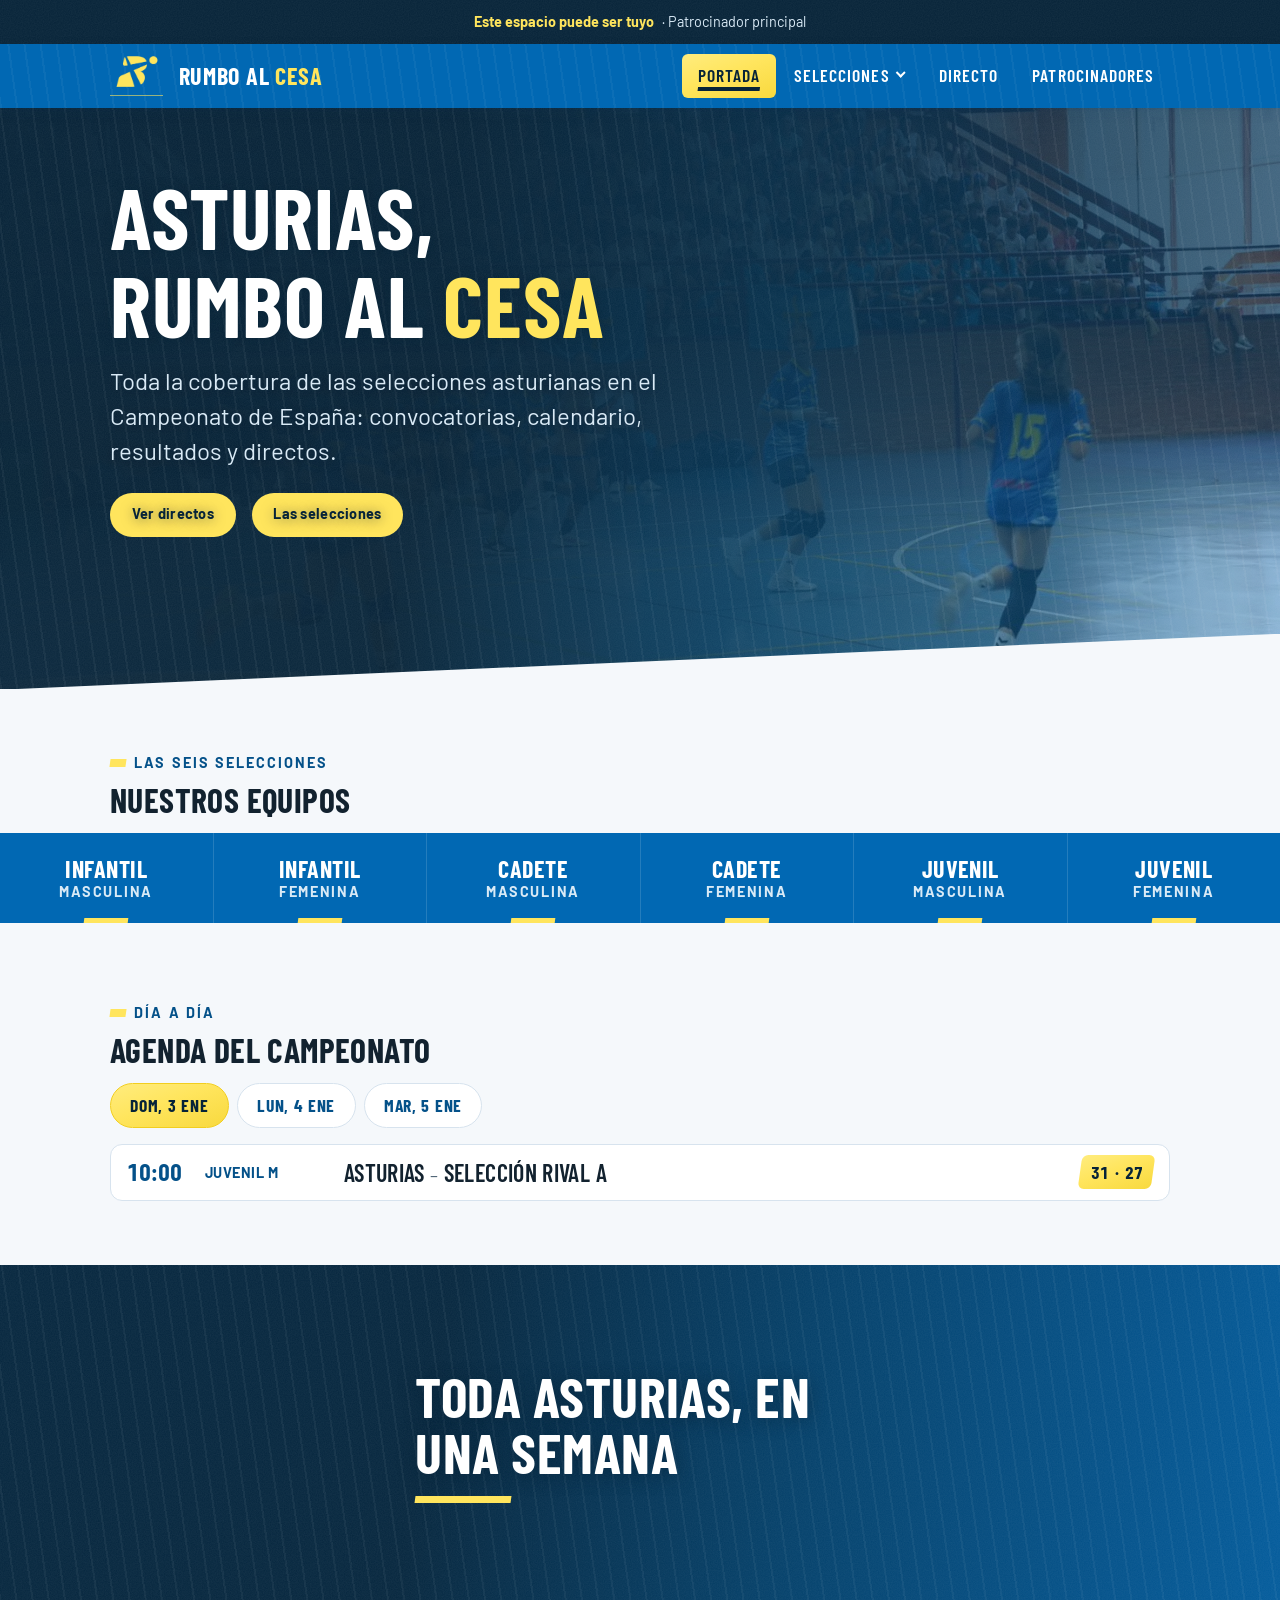
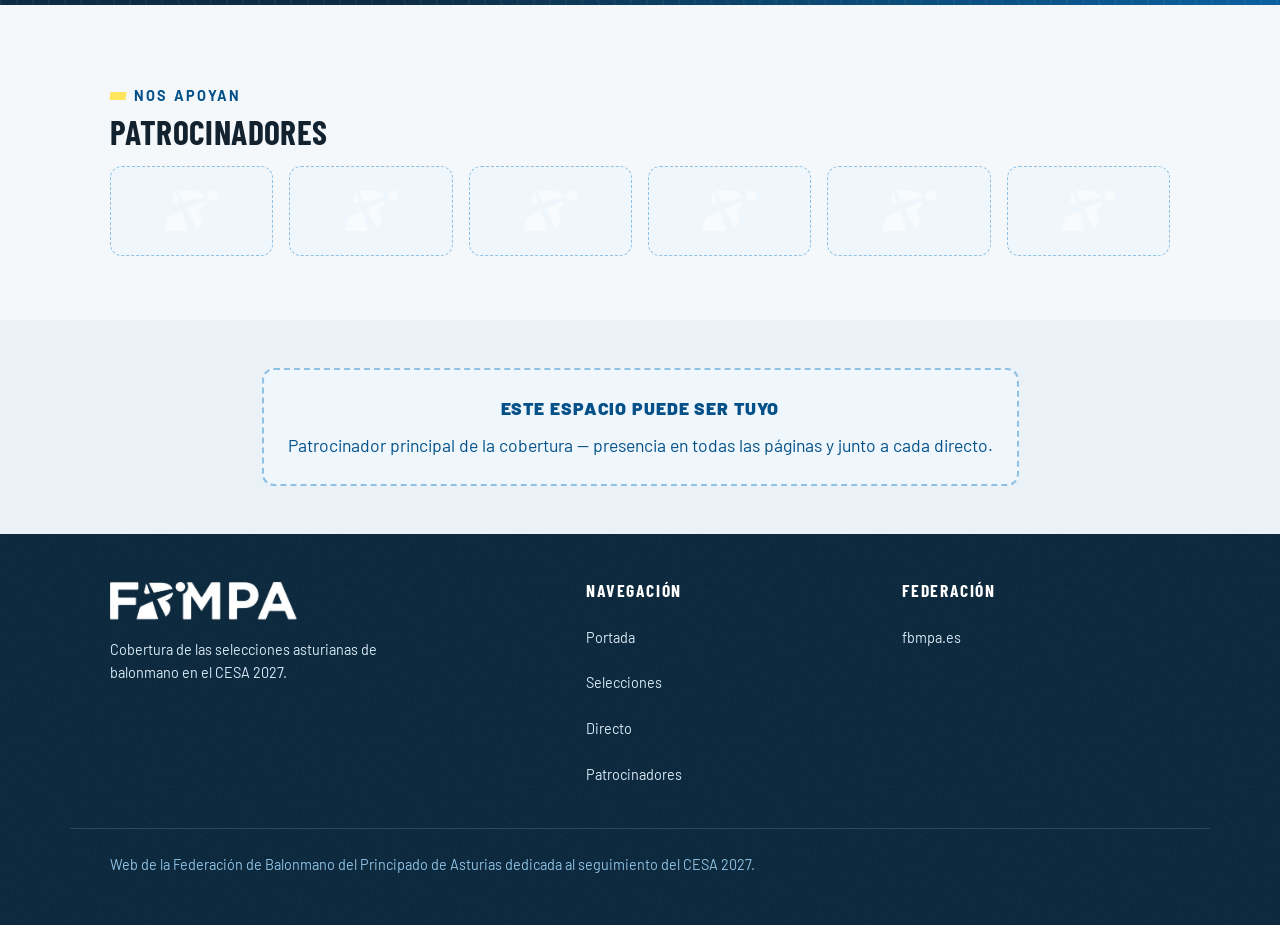
==== index.html @ f83c8ea9 "Subir acabado visual: héroe, cabeceras, pie, estados vacíos y banda de foto" ====
<!doctype html>
<html lang="es">
<head>
  <meta charset="utf-8">
  <meta name="viewport" content="width=device-width, initial-scale=1">
  <title>Asturias, rumbo al CESA — Selecciones asturianas de balonmano</title>
  <meta name="description" content="Toda la cobertura de las selecciones asturianas en el Campeonato de España: convocatorias, calendario, resultados y directos.">
  <link rel="icon" href="favicon.png">
  <link rel="apple-touch-icon" href="img/marca/apple-touch-icon.png">
  <meta property="og:type" content="website">
  <meta property="og:title" content="Asturias, rumbo al CESA — Selecciones asturianas de balonmano">
  <meta property="og:description" content="Toda la cobertura de las selecciones asturianas en el Campeonato de España: convocatorias, calendario, resultados y directos.">
  <meta property="og:url" content="https://rumboalcesa.es/">
  <meta property="og:image" content="https://rumboalcesa.es/img/marca/og-default.jpg">
  <meta property="og:image:width" content="1200">
  <meta property="og:image:height" content="630">
  <meta property="og:image:alt" content="Asturias, rumbo al CESA">
  <meta property="og:site_name" content="Asturias, rumbo al CESA">
  <meta property="og:locale" content="es_ES">
  <meta name="twitter:card" content="summary_large_image">
  <link rel="preconnect" href="https://fonts.googleapis.com">
  <link rel="preconnect" href="https://fonts.gstatic.com" crossorigin>
  <link href="https://fonts.googleapis.com/css2?family=Barlow:wght@400;600;700&family=Barlow+Condensed:wght@600;700&display=swap" rel="stylesheet">
  <link rel="stylesheet" href="css/estilo.css">
</head>
<body data-pagina="portada">
  <main id="contenido"></main>
  <script type="module" src="js/app.js"></script>
</body>
</html>
---- css/estilo.css ----
/* =============================================================================
   ESTILO.CSS — Asturias, rumbo al CESA
   Identidad FBMPA aplicada: azul #0168B3 + amarillo #FFE55D.
   Sistema: tokens en :root → todo lo demás sale de aquí.
   Firma visual: LA DIAGONAL (el brazo armado del símbolo FBMPA) — aparece en
   chips, distintivos y cortes de sección con skew(-8deg).
   ============================================================================= */

:root {
  /* --- Color: escala de marca (azul FBMPA #0168B3 como 700) --- */
  --azul-950: #062338;
  --azul-900: #083A5E;
  --azul-800: #045189;
  --azul-700: #0168B3;   /* azul oficial FBMPA */
  --azul-500: #2E86C9;
  --azul-300: #8FC1E4;
  --azul-100: #D9EAF6;
  --azul-50:  #F0F7FC;

  /* --- Acento: amarillo oficial FBMPA (10%: directo, marcadores, CTAs) --- */
  --amarillo:     #FFE55D;
  --amarillo-600: #F2CE1E; /* borde/hover del amarillo */
  --amarillo-deg: linear-gradient(160deg, #FFEC7E, #FFE55D 45%, #F8D93E);

  /* --- Neutros tintados hacia el azul (nunca #000 / #fff puros) --- */
  --ink:     #12222F;
  --muted:   #4C6172;
  --paper:   #F5F8FB;
  --paper-2: #EAF1F7;
  --line:    #D7E3EE;

  /* --- Tipografía: superfamilia Barlow. Condensed para titulares y cifras
     (registro de retransmisión deportiva), Barlow para lectura. --- */
  --font-display: "Barlow Condensed", "Arial Narrow", system-ui, sans-serif;
  --font-body: "Barlow", system-ui, -apple-system, "Segoe UI", sans-serif;

  /* --- Escala tipográfica fluida (ratio ~1.25) --- */
  --step--1: clamp(.82rem, .78rem + .2vw, .9rem);
  --step-0:  clamp(1rem, .96rem + .3vw, 1.1rem);
  --step-1:  clamp(1.2rem, 1.08rem + .6vw, 1.5rem);
  --step-2:  clamp(1.55rem, 1.3rem + 1.2vw, 2.1rem);
  --step-3:  clamp(2.2rem, 1.7rem + 2.4vw, 3.5rem);
  --step-4:  clamp(3rem, 2rem + 4.6vw, 5.4rem);

  /* --- Espaciado, escala de 8px --- */
  --sp-1: .5rem;  --sp-2: 1rem;  --sp-3: 1.5rem; --sp-4: 2rem;
  --sp-6: 3rem;   --sp-8: 4rem;  --sp-12: 6rem;

  /* --- Radios y sombras en capas (tinte azul) --- */
  --r-sm: 6px; --r-md: 12px; --r-lg: 18px; --r-full: 999px;
  --shadow-sm: 0 1px 2px rgba(8, 58, 94, .07);
  --shadow-md: 0 4px 12px rgba(8, 58, 94, .09), 0 1px 3px rgba(8, 58, 94, .07);
  --shadow-lg: 0 18px 40px -12px rgba(8, 58, 94, .25), 0 6px 14px rgba(8, 58, 94, .10);

  /* --- Texturas: grano SVG + rayado en la diagonal de la firma (82° = 90°−8°).
     Se aplican como capa ::before sobre las superficies azules. --- */
  --grano: url("data:image/svg+xml;utf8,<svg xmlns='http://www.w3.org/2000/svg' width='180' height='180'><filter id='n'><feTurbulence type='fractalNoise' baseFrequency='0.85' numOctaves='2' stitchTiles='stitch'/><feColorMatrix values='0 0 0 0 1  0 0 0 0 1  0 0 0 0 1  0 0 0 0.06 0'/></filter><rect width='180' height='180' filter='url(%23n)'/></svg>");
  --rayas: repeating-linear-gradient(82deg, rgba(255,255,255,.045) 0 2px, transparent 2px 16px);
  /* La misma trama, en tinta azul, para superficies claras */
  --rayas-claras: repeating-linear-gradient(82deg, rgba(1,104,179,.055) 0 2px, transparent 2px 16px);

  --ease: cubic-bezier(.22, .61, .36, 1);
  --measure: 62ch;
  --skew: -8deg;          /* LA DIAGONAL */
  --contenedor: 1140px;
}

/* =============================================================================
   BASE
   ============================================================================= */
*, *::before, *::after { box-sizing: border-box; }

html { scroll-behavior: smooth; }

body {
  margin: 0;
  font: 400 var(--step-0)/1.65 var(--font-body);
  color: var(--ink);
  background: var(--paper);
  -webkit-font-smoothing: antialiased;
}

img { max-width: 100%; display: block; }

a { color: var(--azul-800); }
a:focus-visible, button:focus-visible, summary:focus-visible {
  outline: 3px solid var(--azul-500);
  outline-offset: 3px;
  border-radius: var(--r-sm);
}

h1, h2, h3 {
  font-family: var(--font-display);
  font-weight: 700;
  line-height: 1.02;
  letter-spacing: .012em;
  margin: 0 0 var(--sp-2);
  text-wrap: balance;
}
h1 { font-size: var(--step-4); text-transform: uppercase; }
h2 { font-size: var(--step-2); text-transform: uppercase; }
h3 { font-size: var(--step-1); }

p { max-width: var(--measure); }

.contenedor {
  max-width: var(--contenedor);
  margin-inline: auto;
  padding-inline: clamp(1rem, 4vw, 2.5rem);
}

.visually-hidden {
  position: absolute; width: 1px; height: 1px; overflow: hidden;
  clip: rect(0 0 0 0); white-space: nowrap;
}

/* Eyebrow editorial con barra diagonal */
.eyebrow {
  display: inline-flex; align-items: center; gap: .6em;
  font-size: var(--step--1); font-weight: 700;
  text-transform: uppercase; letter-spacing: .14em;
  color: var(--azul-800);
  margin-bottom: var(--sp-1);
}
.eyebrow::before {
  content: ""; width: 1.1em; height: .55em;
  background: var(--amarillo);
  transform: skewX(var(--skew));
}

section { padding-block: var(--sp-8); }

/* =============================================================================
   CABECERA
   ============================================================================= */

/* Franja del patrocinador principal (hueco 1 de 3) */
.franja-principal {
  background: var(--grano), var(--azul-950);
  color: var(--azul-100);
  font-size: var(--step--1);
}
.franja-principal .contenedor {
  display: flex; align-items: center; justify-content: center;
  gap: var(--sp-2); min-height: 44px; padding-block: .35rem;
}
.franja-principal img { max-height: 30px; width: auto; }
.franja-principal a { color: inherit; text-decoration: none; }
.franja-principal a:hover { color: var(--amarillo); }

.cabecera {
  background: var(--rayas), var(--azul-700);
  color: #fff;
  position: sticky; top: 0; z-index: 50;
  box-shadow: var(--shadow-md);
}
.cabecera .contenedor {
  display: flex; align-items: center; gap: var(--sp-3);
  min-height: 64px;
}
.cabecera__marca {
  display: flex; align-items: center; gap: var(--sp-2);
  text-decoration: none; color: #fff; flex-shrink: 0;
}
.cabecera__marca img { height: 40px; width: auto; }
.cabecera__titulo {
  font-family: var(--font-display);
  font-weight: 700;
  font-size: var(--step-1); text-transform: uppercase;
  letter-spacing: .03em; line-height: 1; text-transform: uppercase;

}
.cabecera__titulo b { color: var(--amarillo); }

/* Navegación: cuatro entradas, con "Selecciones" desplegable en escritorio y
   cajón lateral en móvil. Registro deportivo: condensada y en mayúsculas. */
.nav { margin-left: auto; }
.nav__lista {
  display: flex; align-items: center; gap: .15rem;
  list-style: none; margin: 0; padding: 0;
}
.nav__lista > li { position: relative; }

.nav__lista > li > a,
.nav__disparador {
  position: relative;
  display: inline-flex; align-items: center; gap: .45em;
  padding: .75em .9em; min-height: 44px;
  font-family: var(--font-display); font-weight: 600;
  font-size: var(--step-0); text-transform: uppercase;
  letter-spacing: .06em; line-height: 1; white-space: nowrap;
  color: #fff; text-decoration: none;
  background: none; border: 0; cursor: pointer;
  border-radius: var(--r-sm);
  transition: color .2s var(--ease);
}

/* Hover: subrayado diagonal amarillo que crece desde el centro. Sin fondo. */
.nav__lista > li > a::after,
.nav__disparador::after {
  content: "";
  position: absolute; left: 50%; bottom: .4em;
  width: 0; height: 4px;
  background: var(--amarillo);
  transform: translateX(-50%) skewX(var(--skew));
  transition: width .25s var(--ease), background .25s var(--ease);
}
.nav__lista > li > a:hover::after,
.nav__lista > li > a:focus-visible::after,
.nav__disparador:hover::after,
.nav__disparador:focus-visible::after,
.nav__grupo--abierto > .nav__disparador::after,
.nav__grupo--activo > .nav__disparador::after { width: calc(100% - 1.8em); }

/* Página actual: cinta amarilla con el remate diagonal en tinta azul */
.nav__lista > li > a[aria-current="page"] {
  background: var(--amarillo-deg);
  color: var(--azul-950);
}
.nav__lista > li > a[aria-current="page"]::after {
  width: calc(100% - 1.8em);
  background: var(--azul-950);
}
/* Directo ya va sobre amarillo: su remate en tinta azul para que se vea */
.nav__lista > li > a.nav__directo::after { background: var(--azul-950); }

/* Flecha del desplegable */
.nav__flecha {
  width: .42em; height: .42em;
  border-right: 2px solid currentColor; border-bottom: 2px solid currentColor;
  transform: translateY(-.15em) rotate(45deg);
  transition: transform .2s var(--ease);
}
.nav__grupo--abierto > .nav__disparador .nav__flecha { transform: translateY(.1em) rotate(-135deg); }

/* Panel del desplegable (escritorio) */
.nav__panel {
  position: absolute; top: calc(100% + .3rem); right: 0;
  display: grid; grid-template-columns: repeat(2, minmax(9rem, 1fr)); gap: .1rem;
  margin: 0; padding: .4rem;
  list-style: none;
  background: #fff;
  border-radius: var(--r-md);
  box-shadow: var(--shadow-lg);
  opacity: 0; visibility: hidden; transform: translateY(-6px);
  transition: opacity .2s var(--ease), transform .2s var(--ease), visibility .2s;
  z-index: 60;
}
.nav__grupo--abierto > .nav__panel { opacity: 1; visibility: visible; transform: none; }

.nav__panel a {
  display: block; padding: .65em .75em;
  font-family: var(--font-display); font-weight: 600;
  font-size: var(--step-0); text-transform: uppercase; letter-spacing: .04em;
  line-height: 1.1; white-space: nowrap;
  color: var(--ink); text-decoration: none;
  border-radius: var(--r-sm);
  transition: background .18s var(--ease), color .18s var(--ease);
}
.nav__panel a span {
  display: block;
  font-family: var(--font-body);
  font-size: var(--step--1); font-weight: 700;
  letter-spacing: .1em; color: var(--azul-800);
}
.nav__panel a:hover, .nav__panel a:focus-visible { background: var(--azul-50); }
.nav__panel a[aria-current="page"] { background: var(--amarillo-deg); color: var(--azul-950); }
.nav__panel a[aria-current="page"] span { color: var(--azul-900); }

/* Hamburguesa y cierre: solo en móvil */
.nav-hamburguesa, .nav__cerrar { display: none; }
.nav-velo[hidden] { display: none; }

@media (max-width: 820px) {
  .nav-hamburguesa {
    display: inline-flex; align-items: center; justify-content: center;
    margin-left: auto; width: 44px; height: 44px;
    background: none; border: 0; color: #fff; cursor: pointer;
    border-radius: var(--r-sm);
  }
  .nav-hamburguesa > span, .nav-hamburguesa > span::before, .nav-hamburguesa > span::after {
    display: block; width: 24px; height: 2.5px; border-radius: 2px; background: currentColor;
  }
  .nav-hamburguesa > span { position: relative; }
  .nav-hamburguesa > span::before { content: ""; position: absolute; top: -8px; }
  .nav-hamburguesa > span::after  { content: ""; position: absolute; top: 8px; }

  /* Cajón lateral */
  .nav {
    position: fixed; inset: 0 0 0 auto;
    width: min(360px, 86vw);
    margin: 0; padding: var(--sp-6) var(--sp-2) var(--sp-4);
    background: var(--azul-900);
    box-shadow: var(--shadow-lg);
    overflow-y: auto;
    transform: translateX(100%);
    transition: transform .28s var(--ease);
    z-index: 60;
  }
  .cabecera--abierta .nav { transform: none; }

  .nav__cerrar {
    display: inline-flex; align-items: center; justify-content: center;
    position: absolute; top: var(--sp-1); right: var(--sp-1);
    width: 44px; height: 44px;
    background: none; border: 0; color: #fff; cursor: pointer;
    font-size: 1.8rem; line-height: 1; border-radius: var(--r-sm);
  }

  .nav__lista { flex-direction: column; align-items: stretch; gap: .2rem; }
  .nav__lista > li > a, .nav__disparador {
    width: 100%; justify-content: space-between;
    min-height: 52px; font-size: var(--step-1); padding: .8em .8em;
  }
  /* En el cajón el subrayado nace a la izquierda */
  .nav__lista > li > a::after, .nav__disparador::after { left: .8em; transform: skewX(var(--skew)); }
  .nav__lista > li > a:hover::after,
  .nav__lista > li > a:focus-visible::after,
  .nav__lista > li > a[aria-current="page"]::after,
  .nav__disparador:hover::after,
  .nav__disparador:focus-visible::after,
  .nav__grupo--activo > .nav__disparador::after { width: 2.5rem; }

  /* Aquí "Selecciones" lleva a la franja de cintas: el panel no se usa */
  .nav__panel { display: none; }
  .nav__flecha { transform: rotate(-45deg) translateY(.15em); }

  .nav-velo { position: fixed; inset: 0; background: rgba(6, 35, 56, .55); z-index: 55; }
  body.sin-scroll { overflow: hidden; }
}

/* =============================================================================
   HÉROE (portada)
   ============================================================================= */
.heroe {
  background:
    /* Velo reforzado en el lado del texto: garantiza contraste AA sobre
       cualquier zona de la foto, incluidas las claras. */
    linear-gradient(180deg, rgba(6,35,56,.55) 0 38%, rgba(6,35,56,0) 78%),
    linear-gradient(96deg, rgba(6,35,56,.97) 0 34%, rgba(4,58,94,.90) 58%, rgba(1,104,179,.42) 100%),
    url("../img/ambiente/jugada-contraataque.webp") right 42% / cover no-repeat,
    var(--azul-700);
  color: #fff;
  /* El corte diagonal mide 56px: se le suma para que no pise el texto */
  padding-block: var(--sp-8) calc(var(--sp-12) + 56px);
  position: relative;
  overflow: hidden;
}
.heroe::before {          /* textura: rayado diagonal + grano */
  content: ""; position: absolute; inset: 0;
  background: var(--rayas), var(--grano);
  pointer-events: none;
}
.heroe::after {           /* corte diagonal inferior — la firma */
  content: ""; position: absolute; inset: auto 0 -1px 0; height: 56px;
  background: var(--paper);
  clip-path: polygon(0 100%, 100% 100%, 100% 0);
}
.heroe .contenedor {
  position: relative;
  display: grid; gap: var(--sp-4);
  grid-template-columns: minmax(0, 640px) 1fr;
  align-items: center;
}
.heroe__texto { text-shadow: 0 1px 12px rgba(6,35,56,.5); }
.heroe__texto p {
  color: var(--azul-100); font-size: var(--step-1);
  font-weight: 400; line-height: 1.45; margin-top: 0;
}
.heroe h1 span { color: var(--amarillo); }
.heroe__acciones {
  display: flex; flex-wrap: wrap; gap: var(--sp-2);
  margin-top: var(--sp-3);
}
/* Fantasma sobre azul: al revés que .btn--ghost, que vive sobre fondo claro */
.btn--fantasma {
  background: transparent; color: #fff;
  border: 1.5px solid rgba(255, 255, 255, .55);
  box-shadow: none;
}
.btn--fantasma:hover {
  background: rgba(255, 255, 255, .12);
  border-color: #fff;
}
.heroe__simbolo {
  justify-self: center;
  width: min(300px, 60%);
  opacity: .95;
  filter: drop-shadow(0 12px 30px rgba(6, 35, 56, .45));
}
@media (max-width: 760px) {
  .heroe .contenedor {
  position: relative; grid-template-columns: 1fr; }
  .heroe__simbolo { display: none; }
}

/* =============================================================================
   TARJETA DE PARTIDO — el componente central. Manda `estado`.
   ============================================================================= */
.partido {
  background: #fff;
  border: 1px solid var(--line);
  border-radius: var(--r-md);
  box-shadow: var(--shadow-sm);
  overflow: hidden;
  transition: box-shadow .25s var(--ease), transform .25s var(--ease);
}
.partido:hover { box-shadow: var(--shadow-md); }

.partido__cuerpo { padding: var(--sp-3); }

.partido__meta {
  display: flex; flex-wrap: wrap; gap: .4em 1em;
  font-size: var(--step--1); color: var(--muted);
  margin-bottom: var(--sp-1);
}
.partido__fase { font-weight: 700; text-transform: uppercase; letter-spacing: .06em; }

.partido__cruce {
  display: flex; align-items: center; gap: var(--sp-2);
  font-family: var(--font-display);
  font-weight: 700; font-size: var(--step-2);
  text-transform: uppercase; letter-spacing: .015em;
  flex-wrap: wrap;
}
.partido__equipo { min-width: 0; }

/* Marcador: chip diagonal amarillo, números tabulares */
.marcador {
  display: inline-flex; gap: .35em;
  font-family: var(--font-display);
  background: var(--amarillo-deg);
  color: var(--azul-950);
  font-weight: 700; font-size: var(--step-1);
  font-variant-numeric: tabular-nums;
  padding: .15em .6em;
  transform: skewX(var(--skew));
  border-radius: var(--r-sm);
}
.marcador > span { transform: skewX(calc(var(--skew) * -1)); }

.vs { color: var(--muted); font-weight: 400; font-size: var(--step-0); font-family: var(--font-body); text-transform: none; }

.partido__sede a { color: var(--muted); }
.partido__sede a:hover { color: var(--azul-800); }

/* Distintivo EN DIRECTO */
.directo-badge {
  font-family: var(--font-display);
  font-size: var(--step-0);
  display: inline-flex; align-items: center; gap: .5em;
  background: var(--amarillo-deg); color: var(--azul-950);
  font-weight: 700;
  text-transform: uppercase; letter-spacing: .08em;
  padding: .3em .8em;
  transform: skewX(var(--skew));
  border-radius: var(--r-sm);
}
.directo-badge > span { display: inline-flex; align-items: center; gap: .5em; transform: skewX(calc(var(--skew) * -1)); }
.directo-badge .punto {
  width: .55em; height: .55em; border-radius: 50%;
  background: #D5261F;
  animation: pulso 1.4s infinite var(--ease);
}
@keyframes pulso {
  0%, 100% { transform: scale(1); opacity: 1; }
  50% { transform: scale(1.35); opacity: .55; }
}

/* Partido en directo: borde y realce */
.partido--directo {
  border: 2px solid var(--amarillo-600);
  box-shadow: var(--shadow-lg);
}

/* Enlaces de acción de la tarjeta */
.partido__acciones {
  display: flex; flex-wrap: wrap; gap: var(--sp-1);
  margin-top: var(--sp-2);
}

/* =============================================================================
   REPRODUCTOR (fachada: el iframe solo se carga al pulsar)
   ============================================================================= */
.reproductor {
  position: relative;
  aspect-ratio: 16 / 9;
  background: var(--grano), var(--azul-950);
  border-radius: 0;
}
.reproductor iframe { position: absolute; inset: 0; width: 100%; height: 100%; border: 0; }

.reproductor__fachada {
  position: absolute; inset: 0;
  width: 100%; border: 0; padding: 0; cursor: pointer;
  background: none; display: grid; place-items: center;
}
.reproductor__fachada img {
  position: absolute; inset: 0; width: 100%; height: 100%;
  object-fit: cover; opacity: .85;
}
.reproductor__fachada::after {
  content: ""; position: absolute; inset: 0;
  background: linear-gradient(180deg, rgba(6,35,56,.15), rgba(6,35,56,.55));
}
.reproductor__play {
  position: relative; z-index: 1;
  width: 72px; height: 72px; border-radius: 50%;
  background: var(--amarillo);
  display: grid; place-items: center;
  box-shadow: var(--shadow-lg);
  transition: transform .2s var(--ease);
}
.reproductor__fachada:hover .reproductor__play { transform: scale(1.08); }
.reproductor__play::before {
  content: ""; margin-left: 5px;
  border-style: solid; border-width: 14px 0 14px 24px;
  border-color: transparent transparent transparent var(--azul-950);
}

/* Patrocinador junto al reproductor (hueco 2 de 3) */
.patro-reproductor {
  display: flex; align-items: center; justify-content: center; gap: var(--sp-2);
  background: var(--azul-50);
  border-top: 1px solid var(--line);
  padding: var(--sp-1) var(--sp-3);
  font-size: var(--step--1); color: var(--muted);
}
.patro-reproductor img { max-height: 34px; width: auto; }

/* =============================================================================
   BOTONES
   ============================================================================= */
.btn {
  display: inline-flex; align-items: center; gap: .5em;
  font: 700 var(--step--1)/1 var(--font-body);
  letter-spacing: .02em;
  padding: .85em 1.5em;
  border-radius: var(--r-full);
  border: 0; cursor: pointer; text-decoration: none;
  background: var(--amarillo); color: var(--azul-950);
  box-shadow: var(--shadow-sm);
  transition: transform .2s var(--ease), box-shadow .2s var(--ease), background .2s var(--ease);
  min-height: 44px;
}
.btn:hover { background: var(--amarillo-600); transform: translateY(-2px); box-shadow: var(--shadow-md); }
.btn:active { transform: translateY(0); }

.btn--ghost {
  background: transparent; color: var(--azul-800);
  border: 1.5px solid currentColor; box-shadow: none;
}
.btn--ghost:hover { background: var(--azul-50); }

/* =============================================================================
   PORTADA: HOY JUEGAN
   ============================================================================= */
.solapa { margin-top: calc(var(--sp-8) * -1); position: relative; z-index: 2; padding-top: 0; }
.hoy-juegan__lista { display: grid; gap: var(--sp-2); }

/* =============================================================================
   AGENDA DEL CAMPEONATO (portada)
   ============================================================================= */
.agenda-dias {
  display: flex; gap: var(--sp-1);
  overflow-x: auto; -webkit-overflow-scrolling: touch;
  scrollbar-width: none;
  margin-bottom: var(--sp-2);
}
.agenda-dias::-webkit-scrollbar { display: none; }
.agenda-dia {
  font: 700 var(--step-0)/1 var(--font-display);
  text-transform: uppercase; letter-spacing: .04em;
  padding: .7em 1.1em; min-height: 44px;
  background: #fff; color: var(--azul-800);
  border: 1.5px solid var(--line); border-radius: var(--r-full);
  cursor: pointer; white-space: nowrap;
  transition: background .2s var(--ease), border-color .2s var(--ease), transform .2s var(--ease);
}
.agenda-dia:hover { border-color: var(--azul-300); transform: translateY(-1px); }
.agenda-dia[aria-pressed="true"] {
  background: var(--amarillo-deg); color: var(--azul-950);
  border-color: var(--amarillo-600);
}
.agenda-lista { display: grid; gap: var(--sp-1); }
.agenda-fila {
  display: grid;
  grid-template-columns: 3.5em 7em minmax(0, 1fr) auto;
  gap: var(--sp-2); align-items: center;
  background: #fff; border: 1px solid var(--line);
  border-radius: var(--r-md);
  padding: var(--sp-1) var(--sp-2);
  min-height: 52px;
  text-decoration: none; color: var(--ink);
  transition: border-color .2s var(--ease), box-shadow .2s var(--ease);
}
.agenda-fila:hover { border-color: var(--azul-300); box-shadow: var(--shadow-sm); }
.agenda-fila--directo { border: 2px solid var(--amarillo-600); }
.agenda-fila__hora {
  font: 700 var(--step-1)/1 var(--font-display);
  font-variant-numeric: tabular-nums;
  color: var(--azul-800);
}
.agenda-fila__sel {
  font-size: var(--step--1); font-weight: 700; color: var(--azul-800);
  text-transform: uppercase; letter-spacing: .04em;
}
.agenda-fila__cruce {
  font-family: var(--font-display); font-weight: 600;
  font-size: var(--step-1); text-transform: uppercase; letter-spacing: .015em;
  overflow: hidden; text-overflow: ellipsis; white-space: nowrap;
}
.agenda-fila__sede { font-size: var(--step--1); color: var(--muted); }
.badge-enjuego {
  display: inline-flex; align-items: center;
  font: 700 var(--step--1)/1 var(--font-display);
  text-transform: uppercase; letter-spacing: .08em;
  color: var(--azul-900);
  background: var(--azul-100);
  border: 1px solid var(--azul-300);
  padding: .35em .8em;
  border-radius: var(--r-full);
}
.aviso-novedades {
  position: fixed; bottom: var(--sp-3); left: 50%;
  transform: translateX(-50%);
  z-index: 100;
  font: 700 var(--step--1)/1 var(--font-body);
  background: var(--amarillo-deg); color: var(--azul-950);
  border: 1px solid var(--amarillo-600);
  border-radius: var(--r-full);
  padding: .9em 1.4em; min-height: 44px;
  cursor: pointer;
  box-shadow: var(--shadow-lg);
}
.marcador--mini { font-size: var(--step-0); }
.directo-badge--mini { font-size: var(--step--1); }
@media (max-width: 620px) {
  .agenda-fila { grid-template-columns: 3.2em minmax(0, 1fr) auto; }
  .agenda-fila__sel { display: none; }
}

/* =============================================================================
   PORTADA: FRANJA DE SELECCIONES
   Barra de categorías a todo el ancho: seis cintas azules repartidas por igual,
   con el remate diagonal de la marca. En móvil pasa a carrusel con snap.
   ============================================================================= */
/* Arranca limpia bajo el héroe —sin .solapa, que la metía sobre la foto y el
   corte diagonal— y cierra pegada a la franja: el aire con la sección
   siguiente lo pone ya el padding-top de esa sección. */
.seccion-selecciones {
  padding-top: var(--sp-6);
  padding-bottom: 0;
  scroll-margin-top: 84px;   /* la cabecera es sticky: que no tape el título */
}

.cintas-selecciones {
  display: flex;
  /* Pegada a su título y sin aire debajo: el hueco con la sección siguiente
     lo pone solo el padding-top de esa sección, no este bloque. */
  margin: var(--sp-2) 0 0;
  background: var(--azul-700);
  /* Deslizable a cualquier ancho: si las cintas no caben (p. ej. mientras
     Barlow Condensed aún no ha cargado y la reserva es más ancha), la franja
     se desliza en vez de recortar el texto. */
  overflow-x: auto;
  -webkit-overflow-scrolling: touch;
  scrollbar-width: none;
}
.cintas-selecciones::-webkit-scrollbar { display: none; }
.cinta-sel {
  flex: 1;
  position: relative;
  display: flex; flex-direction: column; align-items: center; justify-content: center;
  gap: .2em;
  min-height: 44px;
  padding: var(--sp-3) var(--sp-1);
  background: var(--azul-700);
  color: #fff;
  text-align: center;
  text-decoration: none;
  border-left: 1px solid rgba(255, 255, 255, .14);
  transition: background .25s var(--ease), color .25s var(--ease);
}
.cinta-sel:first-child { border-left: 0; }

/* nowrap: el texto nunca parte ni se recorta; la cinta crece si hace falta. */
.cinta-sel__cat {
  font-family: var(--font-display); font-weight: 700;
  text-transform: uppercase; white-space: nowrap;
  font-size: var(--step-1); letter-spacing: .02em; line-height: 1;
}
.cinta-sel__gen {
  font-size: var(--step--1); color: var(--azul-100); font-weight: 700;
  text-transform: uppercase; white-space: nowrap;
  letter-spacing: .12em; line-height: 1;
  transition: color .25s var(--ease);
}

/* Remate diagonal de la marca, al pie de cada cinta */
.cinta-sel::after {
  content: "";
  position: absolute; left: 50%; bottom: 0;
  width: 44px; height: 5px;
  background: var(--amarillo);
  transform: translateX(-50%) skewX(var(--skew));
  transition: width .25s var(--ease), background .25s var(--ease);
}

.cinta-sel:hover,
.cinta-sel:focus-visible,
.cinta-sel:active,
.cinta-sel[aria-current="page"] {
  background: var(--amarillo-deg);
  color: var(--azul-950);
}
.cinta-sel:hover .cinta-sel__gen,
.cinta-sel:focus-visible .cinta-sel__gen,
.cinta-sel:active .cinta-sel__gen,
.cinta-sel[aria-current="page"] .cinta-sel__gen { color: var(--azul-950); }

.cinta-sel:hover::after,
.cinta-sel:focus-visible::after,
.cinta-sel:active::after,
.cinta-sel[aria-current="page"]::after { width: 72px; background: var(--azul-950); }

@media (max-width: 720px) {
  .cintas-selecciones { scroll-snap-type: x mandatory; }
  /* flex-basis auto + nowrap: cada cinta se dimensiona por su contenido y
     nunca baja de 150px, así el conjunto se desliza en vez de comprimirse. */
  .cinta-sel { flex: 0 0 auto; min-width: 150px; scroll-snap-align: start; }
}

/* =============================================================================
   FICHAS DE JUGADORES
   ============================================================================= */
.plantilla-grid {
  display: grid; gap: var(--sp-2);
  grid-template-columns: repeat(auto-fill, minmax(150px, 1fr));
}
.ficha {
  background: #fff;
  border: 1px solid var(--line);
  border-radius: var(--r-md);
  overflow: hidden;
  box-shadow: var(--shadow-sm);
}
.ficha__foto {
  aspect-ratio: 4 / 5;            /* reserva de espacio: sin saltos al cargar */
  background: var(--azul-100);
  position: relative;
}
.ficha__foto img { width: 100%; height: 100%; object-fit: cover; }
.ficha__dorsal {
  font-family: var(--font-display);
  position: absolute; top: 0; left: 0;
  background: var(--amarillo); color: var(--azul-950);
  font-weight: 900; font-size: var(--step-1);
  font-variant-numeric: tabular-nums;
  padding: .1em .55em;
  transform: skewX(var(--skew)) translateX(-3px);
  border-bottom-right-radius: var(--r-sm);
}
.ficha__dorsal > span { display: inline-block; transform: skewX(calc(var(--skew) * -1)); }
.ficha__datos { padding: var(--sp-1) var(--sp-2) var(--sp-2); }
.ficha__nombre { font-weight: 700; line-height: 1.25; }
.ficha__pos { font-size: var(--step--1); color: var(--azul-800); font-weight: 700; }
.ficha__club { font-size: var(--step--1); color: var(--muted); }

/* Ficha vacía: plaza de convocatoria pendiente */
.ficha--vacia {
  border-style: dashed;
  box-shadow: none;
  background: transparent;
}
.ficha--vacia .ficha__foto {
  background:
    url("../img/marca/simbolo-blanco.png") center 45% / 46% auto no-repeat,
    var(--azul-50);
}
.ficha--vacia .ficha__nombre { color: var(--muted); font-weight: 600; }

/* Staff: sin foto por defecto (pendiente nº 8); si hay foto, misma ficha */
.staff-lista {
  display: grid; gap: var(--sp-2);
  grid-template-columns: repeat(auto-fill, minmax(210px, 1fr));
}
.staff-item {
  display: flex; align-items: center; gap: var(--sp-2);
  background: #fff; border: 1px solid var(--line);
  border-radius: var(--r-md); padding: var(--sp-2);
  box-shadow: var(--shadow-sm);
}
.staff-item__foto {
  width: 60px; height: 60px; border-radius: 50%;
  object-fit: cover; flex-shrink: 0;
  border: 2px solid var(--azul-100);
}
.staff-item--vacio { border-style: dashed; box-shadow: none; background: transparent; }
.staff-item__foto--hueco {
  background:
    url("../img/marca/simbolo-blanco.png") center / 60% auto no-repeat,
    var(--azul-50);
  border-style: dashed;
}
.staff-item__rol {
  font-size: var(--step--1); color: var(--azul-800);
  font-weight: 700; text-transform: uppercase; letter-spacing: .08em;
}

/* =============================================================================
   CABECERA DE SELECCIÓN
   ============================================================================= */
/* Por defecto, azul con textura: SIN foto genérica repetida en las seis.
   Con "portada" en datos.js, esa selección estrena su propia imagen. */
.seleccion-hero {
  background: linear-gradient(135deg, var(--azul-900), var(--azul-700) 60%, var(--azul-800));
  color: #fff;
  padding-block: var(--sp-8) calc(var(--sp-6) + 40px);
  position: relative; overflow: hidden;
}
.seleccion-hero--foto {
  background:
    linear-gradient(100deg, rgba(6,35,56,.95) 0 38%, rgba(4,58,94,.86) 62%, rgba(1,104,179,.55) 100%),
    var(--foto) center 40% / cover no-repeat,
    var(--azul-700);
}
.seleccion-hero::before {
  content: ""; position: absolute; inset: 0;
  background: var(--rayas), var(--grano);
  pointer-events: none;
}
.seleccion-hero::after {
  content: ""; position: absolute; inset: auto 0 -1px 0; height: 40px;
  background: var(--paper);
  clip-path: polygon(0 100%, 100% 100%, 100% 0);
}
.seleccion-hero .contenedor {
  position: relative;
  display: flex; align-items: center; gap: var(--sp-3);
}
.seleccion-hero__escudo {
  width: clamp(64px, 11vw, 108px); height: auto; aspect-ratio: 1;
  object-fit: contain; flex-shrink: 0;
  filter: drop-shadow(0 6px 18px rgba(6, 35, 56, .45));
}
.seleccion-hero__texto { min-width: 0; }
.seleccion-hero h1 {
  margin: 0; font-size: var(--step-4);
  text-transform: uppercase; line-height: .95;
}
.seleccion-hero .genero { color: var(--amarillo); display: block; }
.seleccion-hero__dato {
  margin: var(--sp-1) 0 0;
  font-family: var(--font-display); font-weight: 600;
  font-size: var(--step-0); text-transform: uppercase; letter-spacing: .1em;
  color: var(--azul-100);
}

/* =============================================================================
   RESULTADOS (portada)
   ============================================================================= */
.resultados-lista { display: grid; gap: var(--sp-1); }
.resultado {
  display: flex; align-items: center; gap: var(--sp-2);
  background: #fff; border: 1px solid var(--line);
  border-radius: var(--r-md); padding: var(--sp-1) var(--sp-2);
  text-decoration: none; color: var(--ink);
  transition: border-color .2s var(--ease), box-shadow .2s var(--ease);
}
.resultado:hover { border-color: var(--azul-300); box-shadow: var(--shadow-sm); }
.resultado__sel {
  font-size: var(--step--1); font-weight: 700; color: var(--azul-800);
  text-transform: uppercase; letter-spacing: .04em;
  min-width: 10ch;
}
.resultado .marcador { font-size: var(--step-0); margin-left: auto; }

/* =============================================================================
   PATROCINADORES
   ============================================================================= */
.patro-grid {
  display: grid; gap: var(--sp-2);
  grid-template-columns: repeat(auto-fill, minmax(150px, 1fr));
  align-items: center;
}
.patro-grid a {
  display: grid; place-items: center;
  background: #fff; border: 1px solid var(--line);
  border-radius: var(--r-md); padding: var(--sp-2);
  min-height: 90px;
  transition: box-shadow .2s var(--ease);
}
.patro-grid a:hover { box-shadow: var(--shadow-md); }
.patro-grid img { max-height: 56px; width: auto; }

/* Rejilla fija de los 6 patrocinadores habituales de la federación */
.patro-grid--seis { grid-template-columns: repeat(6, 1fr); }
@media (max-width: 900px) { .patro-grid--seis { grid-template-columns: repeat(3, 1fr); } }
@media (max-width: 520px) { .patro-grid--seis { grid-template-columns: repeat(2, 1fr); } }
/* Hueco reservado, no roto: el símbolo respira al pasar por encima */
.patro-hueco {
  position: relative;
  min-height: 90px;
  border: 1.5px dashed var(--azul-300);
  border-radius: var(--r-md);
  background: var(--azul-50);
  transition: transform .25s var(--ease), box-shadow .25s var(--ease), border-color .25s var(--ease);
}
.patro-hueco::after {
  content: ""; position: absolute; inset: 0;
  background: url("../img/marca/simbolo-blanco.png") center / 34% auto no-repeat;
  opacity: .5;
  transition: opacity .25s var(--ease);
}
.patro-hueco:hover {
  transform: translateY(-3px);
  box-shadow: var(--shadow-md);
  border-color: var(--azul-500);
}
.patro-hueco:hover::after { opacity: .85; }

/* Placeholder "Este espacio puede ser tuyo" (huecos con activo:false) */
.patro-placeholder {
  display: flex; flex-direction: column; align-items: center; gap: var(--sp-1);
  text-align: center;
  border: 2px dashed var(--azul-300);
  border-radius: var(--r-md);
  background: var(--azul-50);
  padding: var(--sp-3);
  color: var(--azul-800);
}
.patro-placeholder strong {
  font-weight: 900; text-transform: uppercase; letter-spacing: .05em;
}
.patro-placeholder--inline {
  flex-direction: row; justify-content: center;
  padding: var(--sp-1) var(--sp-2);
  border-radius: var(--r-sm);
  font-size: var(--step--1);
}
.franja-principal .patro-placeholder--franja {
  display: inline-flex; gap: .6em; align-items: center;
  color: var(--azul-100); text-decoration: none;
}
.franja-principal .patro-placeholder--franja b { color: var(--amarillo); }

/* Cierre pre-pie (hueco 3 de 3) */
.patro-cierre { background: var(--paper-2); padding-block: var(--sp-6); }

/* =============================================================================
   SALA DEL DIRECTO
   ============================================================================= */
.sala { display: grid; gap: var(--sp-3); max-width: 940px; margin-inline: auto; }
.banner-patro {
  display: grid; place-items: center;
  min-height: 96px;
  background: #fff;
  border: 1px solid var(--line);
  border-radius: var(--r-md);
  overflow: hidden;
}
.banner-patro img { max-height: 130px; width: auto; max-width: 100%; }
.banner-patro--hueco {
  display: flex; flex-direction: column; align-items: center; justify-content: center;
  gap: .25em; text-align: center; padding: var(--sp-2);
  border: 2px dashed var(--azul-300);
  background: var(--azul-50);
  color: var(--azul-800);
}
.banner-patro--hueco strong {
  font-family: var(--font-display);
  font-size: var(--step-1);
  text-transform: uppercase; letter-spacing: .05em;
}
.nav__directo {
  display: inline-flex; align-items: center; gap: .45em;
  background: var(--amarillo-deg);
  color: var(--azul-950) !important;
  font-weight: 700;
}
.nav__directo .punto {
  width: .5em; height: .5em; border-radius: 50%;
  background: #D5261F;
  animation: pulso 1.4s infinite var(--ease);
}

/* =============================================================================
   PIE
   ============================================================================= */
.pie {
  background: var(--azul-950); color: var(--azul-100);
  position: relative;
  padding-block: var(--sp-6);
  font-size: var(--step--1);
}
.pie::before {
  content: ""; position: absolute; inset: 0;
  background: var(--grano);
  pointer-events: none;
}
.pie .contenedor { position: relative; }
.pie__rejilla {
  display: grid; gap: var(--sp-4) var(--sp-6);
  grid-template-columns: minmax(0, 1.6fr) repeat(2, minmax(0, 1fr));
  align-items: start;
}
.pie__col { display: grid; gap: var(--sp-2); align-content: start; }
.pie__col--marca p { margin: 0; max-width: 34ch; color: var(--azul-100); }
.pie__titulo {
  margin: 0;
  font-family: var(--font-display); font-weight: 700;
  font-size: var(--step-0); text-transform: uppercase; letter-spacing: .1em;
  color: #fff;
}
.pie__enlaces { list-style: none; margin: 0; padding: 0; display: grid; gap: .1rem; }
.pie__enlaces a {
  display: inline-flex; align-items: center; min-height: 44px;
  text-decoration: none;
}
.pie__enlaces a:hover { text-decoration: underline; text-underline-offset: .25em; }

/* Separador sutil y línea legal */
.pie__legal {
  margin-top: var(--sp-4); padding-top: var(--sp-3);
  border-top: 1px solid rgba(255, 255, 255, .14);
  color: var(--azul-300); font-size: var(--step--1);
}

.pie img { height: 40px; width: auto; }
.pie a { color: var(--azul-100); }
.pie a:hover { color: var(--amarillo); }
.pie__redes { display: flex; gap: var(--sp-2); margin-top: var(--sp-1); }

@media (max-width: 720px) {
  .pie__rejilla { grid-template-columns: 1fr; gap: var(--sp-4); }
}
.pie__red {
  display: grid; place-items: center;
  width: 52px; height: 52px;
  border: 1.5px solid rgba(255, 255, 255, .28);
  border-radius: 50%;
  transition: border-color .2s var(--ease), color .2s var(--ease), transform .2s var(--ease);
}
.pie__red:hover { border-color: var(--amarillo); color: var(--amarillo); transform: translateY(-2px); }

/* =============================================================================
   UTILIDADES Y ESTADOS VACÍOS
   ============================================================================= */
/* Estado vacío: "esto llegará", no "esto está roto" */
.vacio {
  position: relative; overflow: hidden;
  display: grid; justify-items: center; gap: var(--sp-1);
  border: 1px dashed var(--azul-300);
  border-radius: var(--r-md);
  background: var(--rayas-claras), var(--azul-50);
  padding: var(--sp-4) var(--sp-3);
  text-align: center;
}
/* No hay símbolo en azul entre los recursos de marca: el blanco sobre un
   disco azul resuelve el contraste sobre fondo claro. */
.vacio__simbolo {
  width: 52px; height: 52px; border-radius: 50%;
  background: url("../img/marca/simbolo-blanco.png") center / 60% auto no-repeat,
              var(--azul-700);
  opacity: .9;
}
.vacio__titular {
  margin: 0;
  font-family: var(--font-display); font-weight: 700;
  font-size: var(--step-1); text-transform: uppercase; letter-spacing: .03em;
  color: var(--azul-900);
}
.vacio__detalle {
  margin: 0; max-width: 46ch;
  font-size: var(--step--1); color: var(--azul-800);
}

/* =============================================================================
   BANDA DE FOTO (portada)
   ============================================================================= */
.banda-foto {
  position: relative; isolation: isolate;
  display: grid; align-items: center;
  min-height: clamp(220px, 32vw, 340px);
  background:
    linear-gradient(100deg, rgba(6,35,56,.92) 0 34%, rgba(4,58,94,.72) 62%, rgba(1,104,179,.45) 100%),
    var(--foto) center 45% / cover no-repeat,
    var(--azul-800);
  color: #fff;
}
.banda-foto::before {
  content: ""; position: absolute; inset: 0; z-index: -1;
  background: var(--rayas), var(--grano);
  pointer-events: none;
}
.banda-foto__claim {
  margin: 0; max-width: 18ch;
  font-family: var(--font-display); font-weight: 700;
  font-size: var(--step-3); line-height: 1;
  text-transform: uppercase; letter-spacing: .01em;
  text-shadow: 0 2px 18px rgba(6, 35, 56, .6);
}
.banda-foto__claim::after {
  content: ""; display: block;
  width: 96px; height: 7px; margin-top: var(--sp-2);
  background: var(--amarillo);
  transform: skewX(var(--skew));
}

/* Animación de entrada sutil */
@media (prefers-reduced-motion: no-preference) {
  /* Los saltos a #selecciones (héroe, nav, pie) se deslizan */
  html { scroll-behavior: smooth; }
  .anim-entrada { animation: entrada .5s var(--ease) both; }
  @keyframes entrada {
    from { opacity: 0; transform: translateY(10px); }
    to   { opacity: 1; transform: none; }
  }
}

@media (prefers-reduced-motion: reduce) {
  *, *::before, *::after {
    animation: none !important;
    transition: none !important;
    scroll-behavior: auto !important;
  }
}
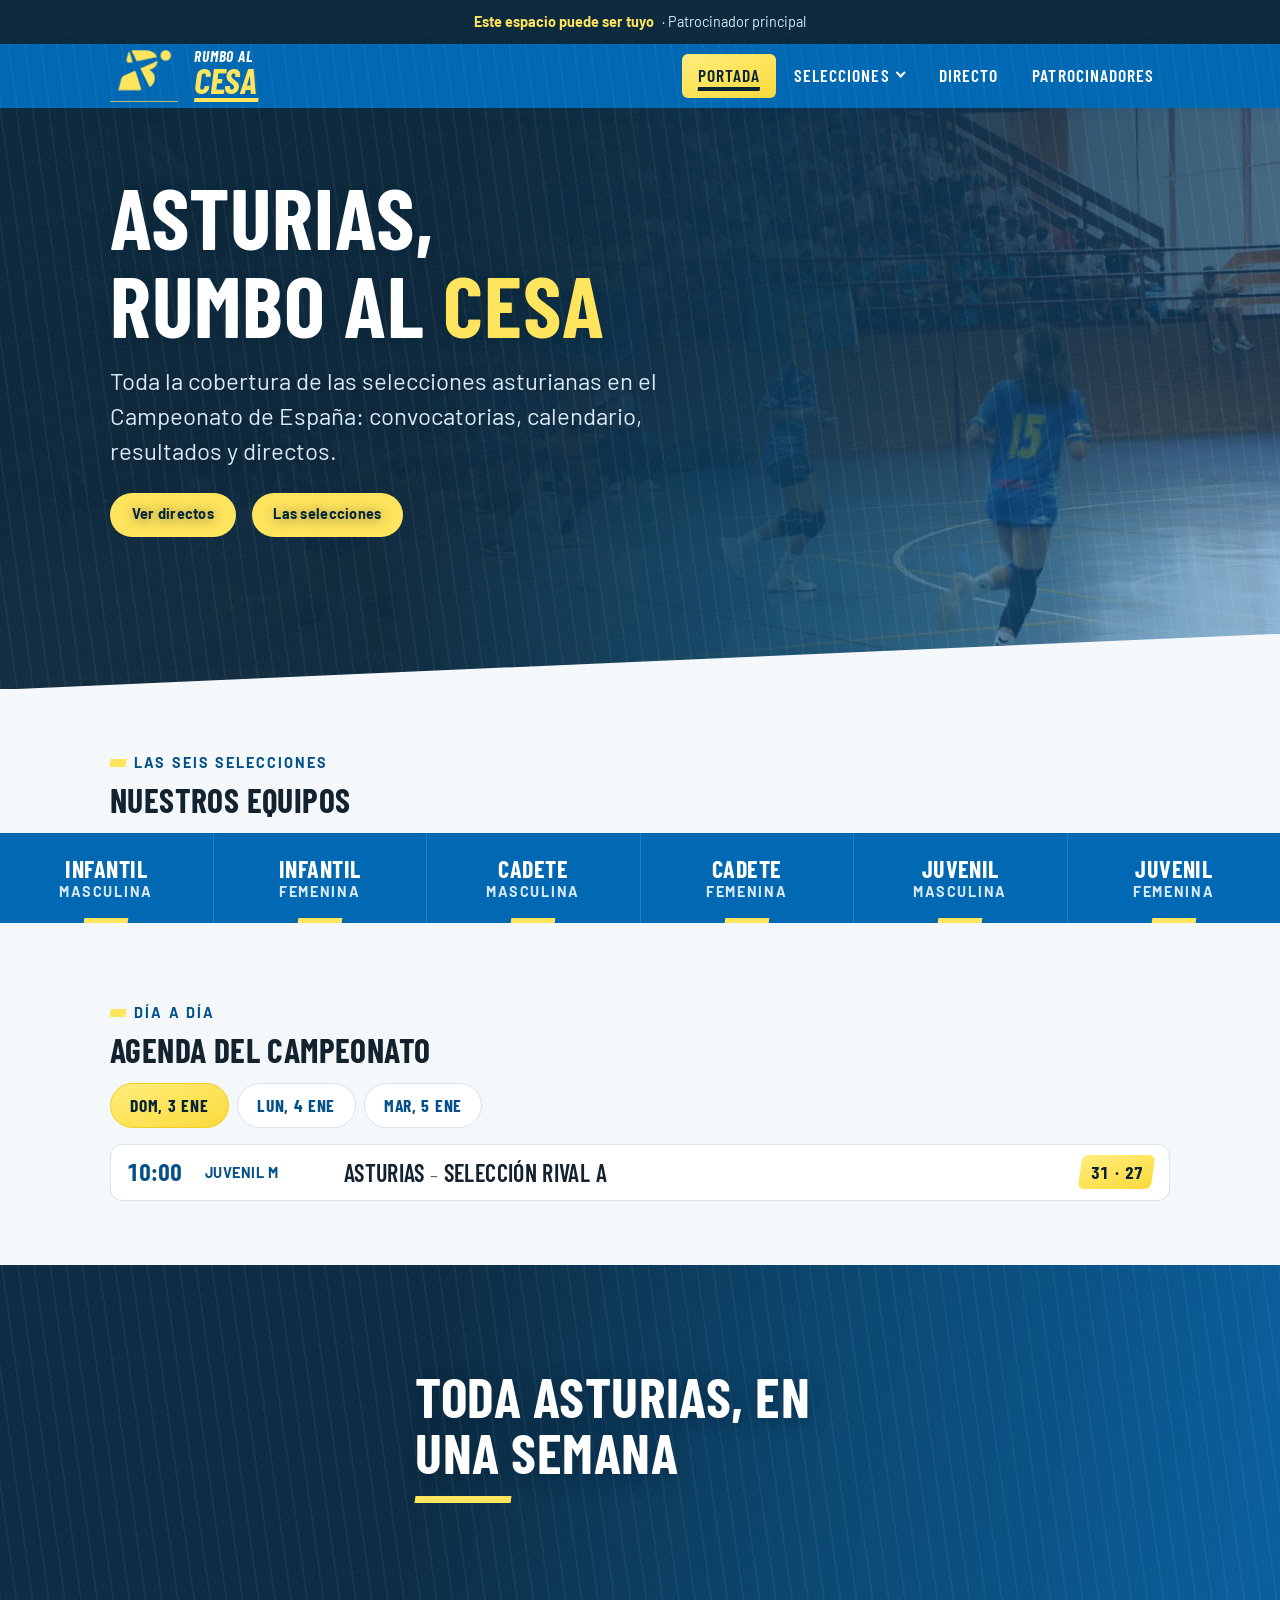
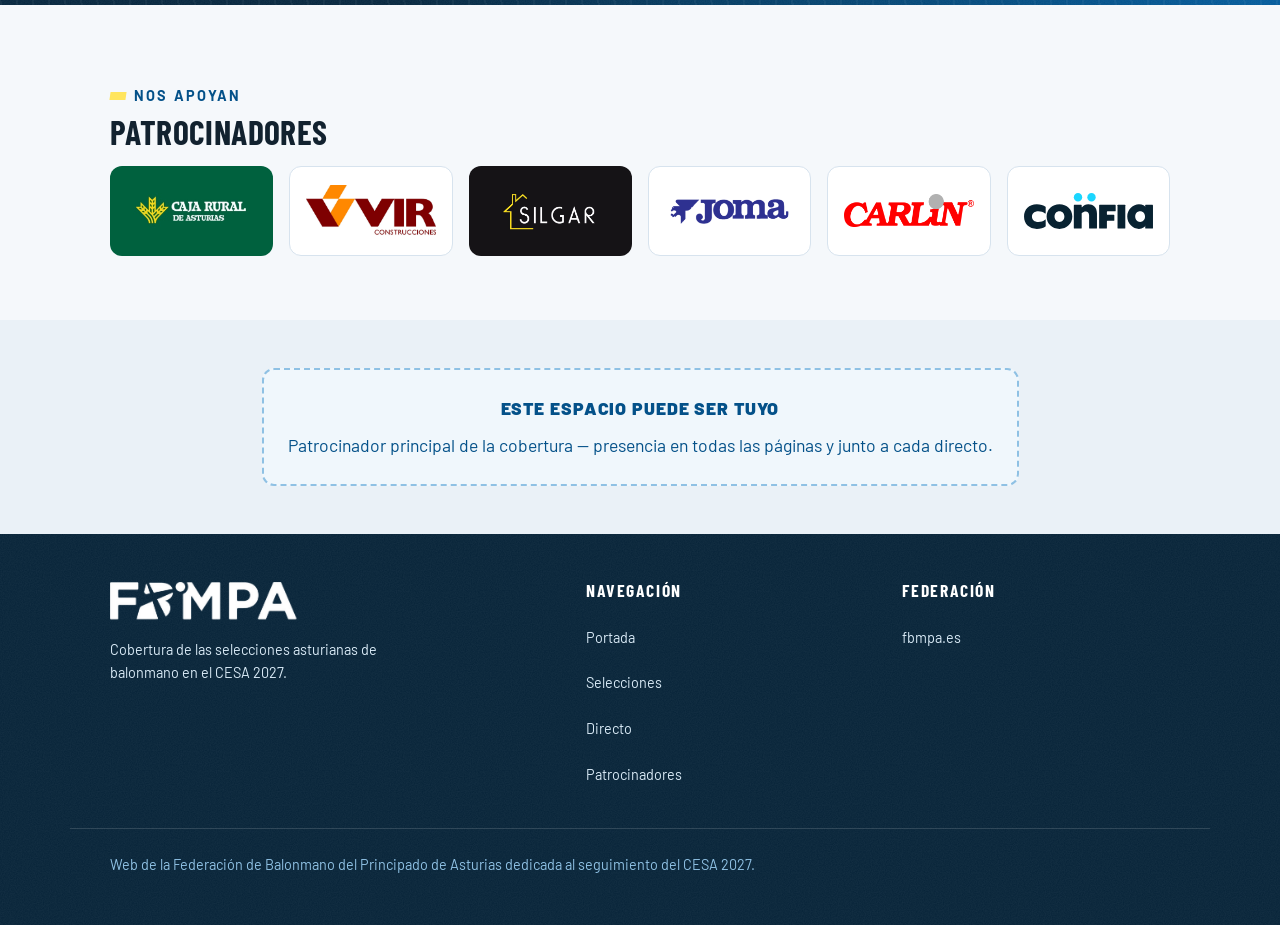
==== commit 5c254783: "Wordmark RUMBO AL CESA con diagonal itálica de marca" ====
--- a/index.html
+++ b/index.html
@@ -20,7 +20,7 @@
   <meta name="twitter:card" content="summary_large_image">
   <link rel="preconnect" href="https://fonts.googleapis.com">
   <link rel="preconnect" href="https://fonts.gstatic.com" crossorigin>
-  <link href="https://fonts.googleapis.com/css2?family=Barlow:wght@400;600;700&family=Barlow+Condensed:wght@600;700&display=swap" rel="stylesheet">
+  <link href="https://fonts.googleapis.com/css2?family=Barlow:wght@400;600;700&family=Barlow+Condensed:ital,wght@0,600;0,700;1,700&display=swap" rel="stylesheet">
   <link rel="stylesheet" href="css/estilo.css">
 </head>
 <body data-pagina="portada">
--- a/css/estilo.css
+++ b/css/estilo.css
@@ -162,15 +162,50 @@
   display: flex; align-items: center; gap: var(--sp-2);
   text-decoration: none; color: #fff; flex-shrink: 0;
 }
-.cabecera__marca img { height: 40px; width: auto; }
+.cabecera__marca img { height: 52px; width: auto; flex-shrink: 0; }
+
+/* Wordmark: dos líneas apiladas y apretadas, en condensada itálica, con el
+   remate diagonal de la marca bajo CESA. Es la firma de la web. */
 .cabecera__titulo {
+  display: grid; justify-items: start;
   font-family: var(--font-display);
-  font-weight: 700;
-  font-size: var(--step-1); text-transform: uppercase;
-  letter-spacing: .03em; line-height: 1; text-transform: uppercase;
-
-}
-.cabecera__titulo b { color: var(--amarillo); }
+  font-style: italic; font-weight: 700;
+  text-transform: uppercase;
+  line-height: .9;
+}
+.cabecera__titulo__rumbo {
+  font-size: clamp(.8rem, .72rem + .3vw, 1.02rem);
+  letter-spacing: .05em;
+  color: #fff;
+}
+.cabecera__titulo__cesa {
+  position: relative;
+  font-size: clamp(1.6rem, 1.3rem + 1.2vw, 2.3rem);
+  letter-spacing: -.015em;
+  padding-bottom: .16em; padding-right: .06em;  /* aire para el vuelo de la itálica */
+  color: var(--amarillo);
+}
+/* El remate diagonal, mismo gesto que las cintas y la banda de foto */
+.cabecera__titulo__cesa::after {
+  content: "";
+  position: absolute; left: 0; bottom: 0;
+  width: 100%; height: .11em; min-height: 4px;
+  background: var(--amarillo);
+  transform: skewX(var(--skew));
+  transform-origin: left bottom;
+  transition: width .28s var(--ease), transform .28s var(--ease);
+}
+.cabecera__marca:hover .cabecera__titulo__cesa::after {
+  width: 116%;
+  transform: skewX(var(--skew)) translateX(3px);
+}
+.cabecera__marca:focus-visible { outline-offset: 5px; }
+
+@media (max-width: 400px) {
+  .cabecera__marca img { height: 42px; }
+  .cabecera__titulo__cesa { font-size: 1.45rem; }
+  .cabecera__titulo__rumbo { font-size: .74rem; }
+}
 
 /* Navegación: cuatro entradas, con "Selecciones" desplegable en escritorio y
    cajón lateral en móvil. Registro deportivo: condensada y en mayúsculas. */
@@ -516,6 +551,80 @@
   content: ""; margin-left: 5px;
   border-style: solid; border-width: 14px 0 14px 24px;
   border-color: transparent transparent transparent var(--azul-950);
+}
+
+/* =============================================================================
+   SALA DE DIRECTO: cruce, emisión y espacios de patrocinio
+   ============================================================================= */
+/* Aviso de simulación: discreto, para que no reste seriedad a la demo */
+.sala-nota {
+  justify-self: start;
+  display: inline-flex; align-items: center; gap: .5em;
+  margin: 0;
+  padding: .35em .8em;
+  border: 1px solid var(--azul-300);
+  border-radius: var(--r-full);
+  background: var(--azul-50);
+  color: var(--azul-800);
+  font-size: var(--step--1); font-weight: 700;
+  letter-spacing: .04em;
+}
+.sala-nota::before {
+  content: ""; width: .5em; height: .5em; border-radius: 50%;
+  background: var(--azul-500);
+}
+
+.sala-cruce { display: grid; justify-items: center; gap: var(--sp-1); text-align: center; }
+.sala-cruce__titulo {
+  margin: 0;
+  font-family: var(--font-display); font-weight: 700;
+  font-size: var(--step-3); line-height: 1;
+  text-transform: uppercase; letter-spacing: .01em;
+  color: var(--azul-950);
+}
+.sala-cruce__titulo span { color: var(--azul-500); }
+.sala-cruce__meta {
+  margin: 0;
+  font-family: var(--font-display); font-weight: 600;
+  font-size: var(--step-0); text-transform: uppercase; letter-spacing: .1em;
+  color: var(--azul-800);
+}
+
+/* El vídeo y su barra premium forman un solo bloque */
+.sala-emision {
+  border-radius: var(--r-md);
+  overflow: hidden;
+  box-shadow: var(--shadow-lg);
+}
+.sala-emision .reproductor { border-radius: 0; }
+
+/* "Partido ofrecido por": el espacio de más valor, con el amarillo de marca */
+.ofrecido {
+  display: flex; flex-wrap: wrap; align-items: center; justify-content: center;
+  gap: var(--sp-2) var(--sp-3);
+  min-height: 64px; padding: var(--sp-2) var(--sp-3);
+  background: var(--azul-950);
+  border-top: 4px solid var(--amarillo);
+}
+.ofrecido__etiqueta {
+  font-family: var(--font-display); font-weight: 700;
+  font-size: var(--step--1); text-transform: uppercase; letter-spacing: .16em;
+  color: var(--amarillo);
+}
+.ofrecido__marca img { max-height: 46px; width: auto; display: block; }
+.ofrecido__hueco {
+  display: inline-flex; align-items: center; min-height: 44px;
+  padding: .5em 1.4em;
+  border: 1.5px dashed rgba(255, 255, 255, .45);
+  border-radius: var(--r-sm);
+  font-family: var(--font-display); font-weight: 700;
+  font-size: var(--step-0); text-transform: uppercase; letter-spacing: .08em;
+  color: #fff;
+}
+
+@media (max-width: 620px) {
+  .ofrecido { flex-direction: column; gap: var(--sp-1); text-align: center; }
+  .sala-cruce__titulo { font-size: var(--step-2); }
 }
 
 /* Patrocinador junto al reproductor (hueco 2 de 3) */
@@ -892,7 +1001,15 @@
   transition: box-shadow .2s var(--ease);
 }
 .patro-grid a:hover { box-shadow: var(--shadow-md); }
-.patro-grid img { max-height: 56px; width: auto; }
+.patro-grid img { max-height: 56px; width: auto; max-width: 100%; }
+
+/* Logo con fondo propio: la tarjeta toma ese color y el logo llega al borde */
+.patro-grid a.patro-logo--propio {
+  background: var(--fondo);
+  border-color: transparent;
+  padding: var(--sp-1) var(--sp-2);
+}
+.patro-grid a.patro-logo--propio img { max-height: 64px; }
 
 /* Rejilla fija de los 6 patrocinadores habituales de la federación */
 .patro-grid--seis { grid-template-columns: repeat(6, 1fr); }
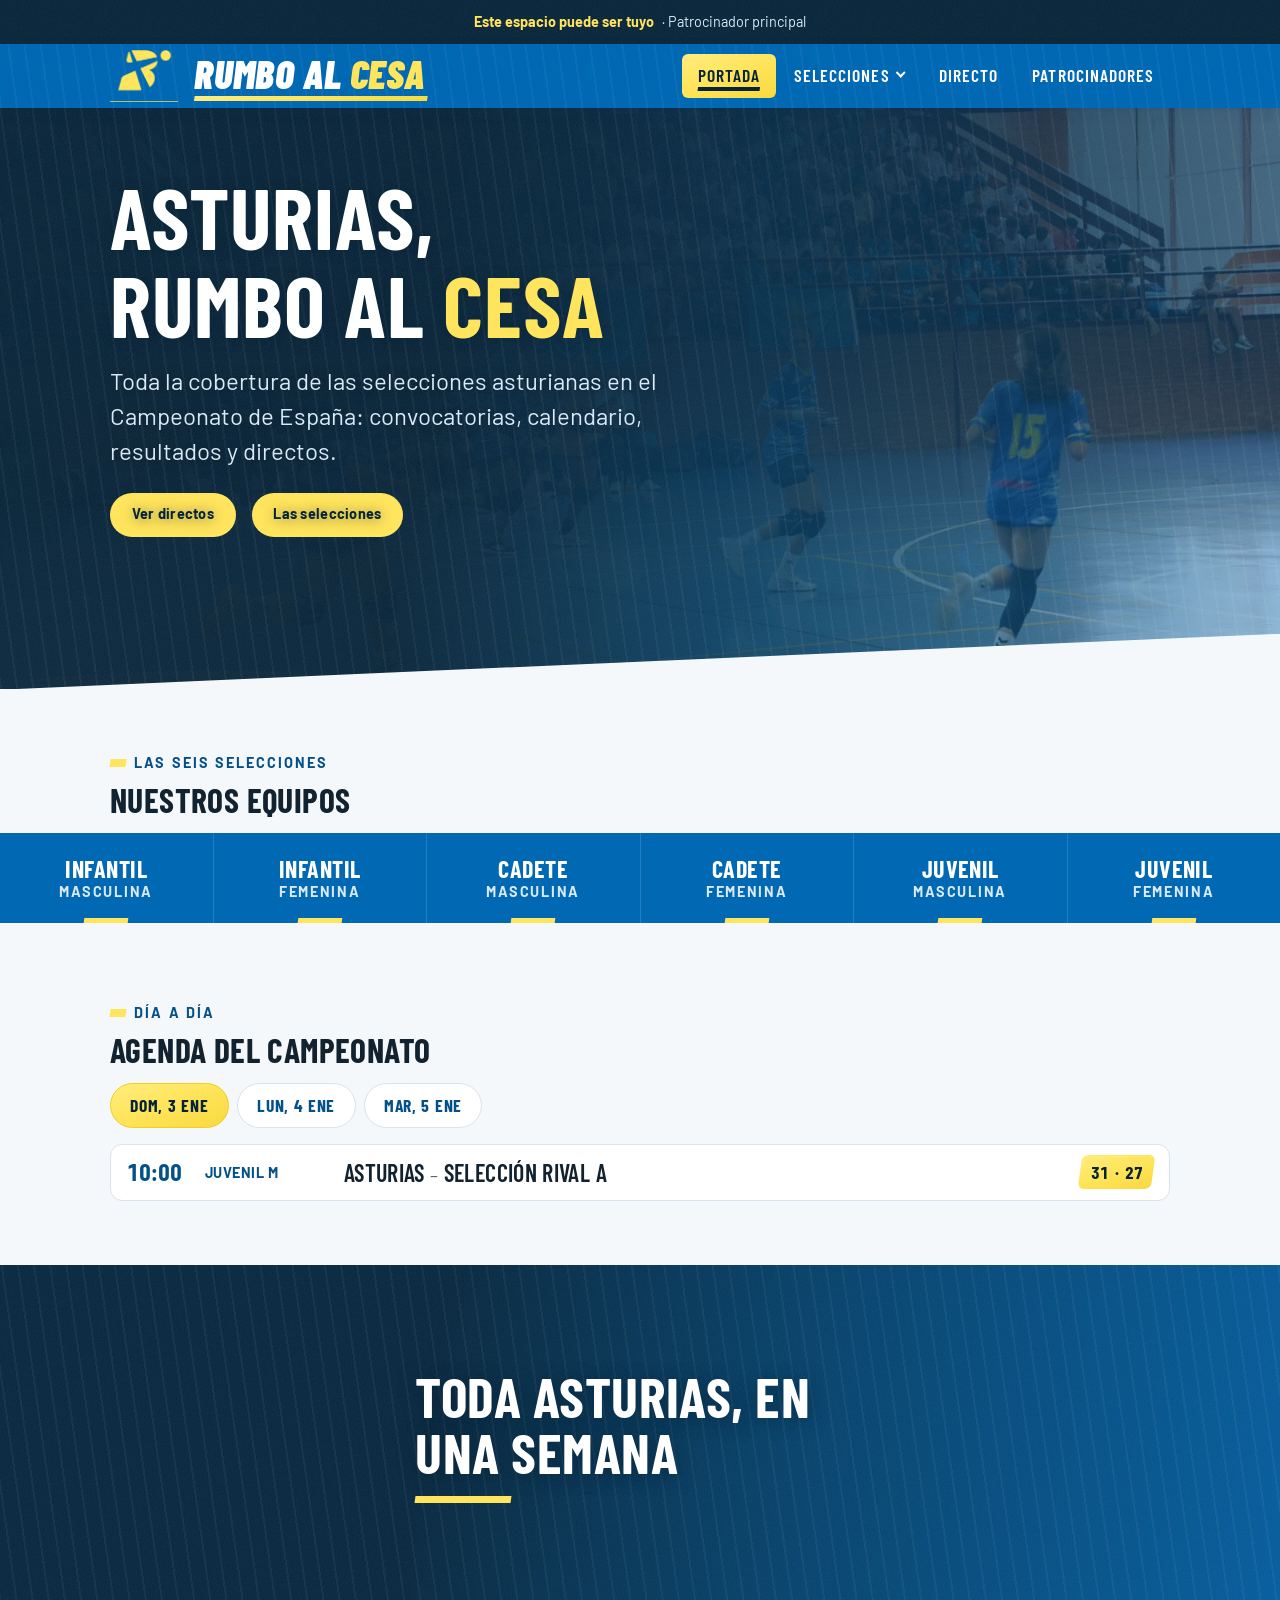
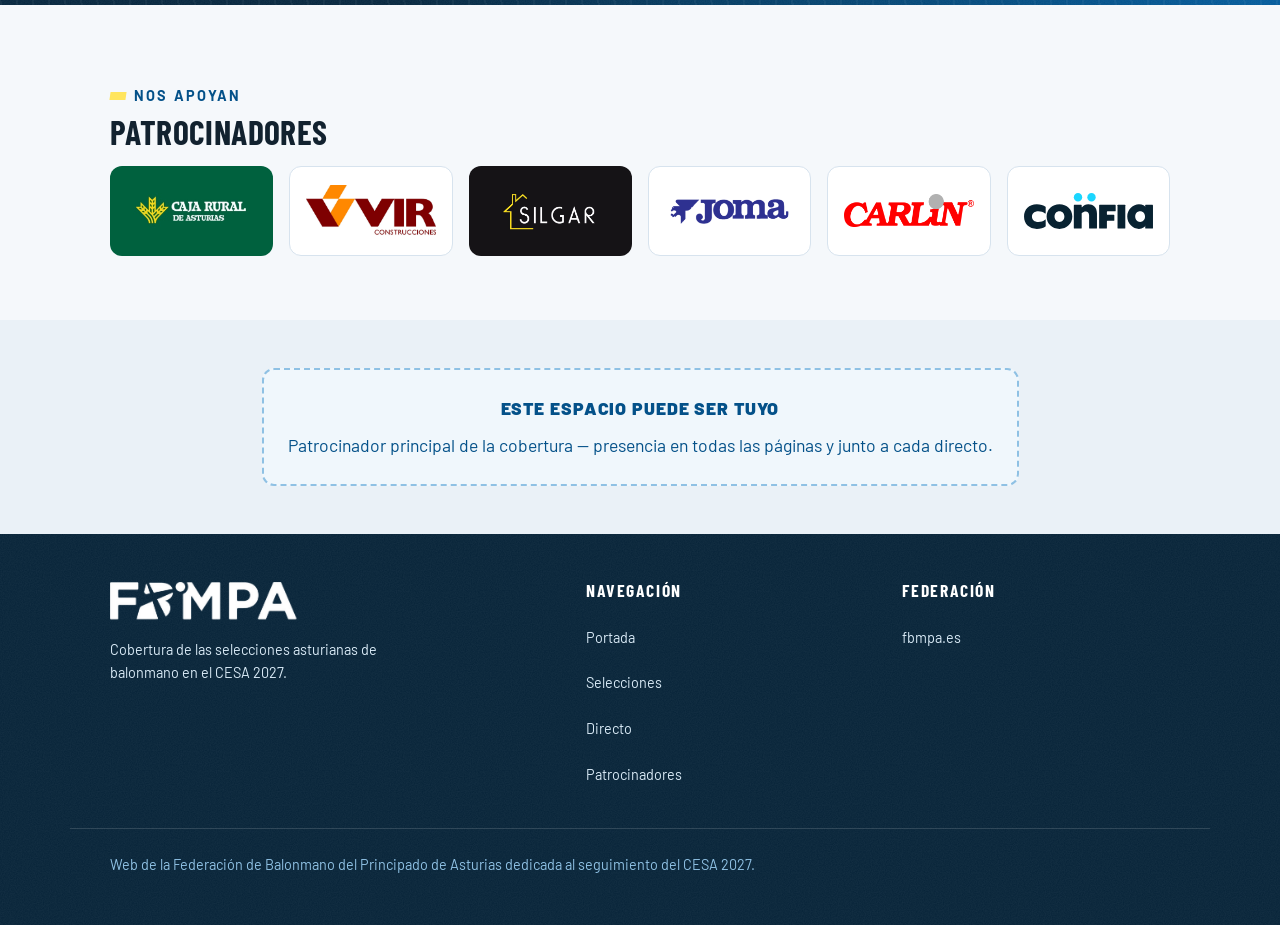
==== commit 1e6f4114: "Wordmark opción 5: una línea itálica con subrayado diagonal" ====
--- a/index.html
+++ b/index.html
@@ -20,7 +20,7 @@
   <meta name="twitter:card" content="summary_large_image">
   <link rel="preconnect" href="https://fonts.googleapis.com">
   <link rel="preconnect" href="https://fonts.gstatic.com" crossorigin>
-  <link href="https://fonts.googleapis.com/css2?family=Barlow:wght@400;600;700&family=Barlow+Condensed:ital,wght@0,600;0,700;1,700&display=swap" rel="stylesheet">
+  <link href="https://fonts.googleapis.com/css2?family=Barlow:wght@400;600;700&family=Barlow+Condensed:ital,wght@0,600;0,700;1,900&display=swap" rel="stylesheet">
   <link rel="stylesheet" href="css/estilo.css">
 </head>
 <body data-pagina="portada">
--- a/css/estilo.css
+++ b/css/estilo.css
@@ -164,47 +164,41 @@
 }
 .cabecera__marca img { height: 52px; width: auto; flex-shrink: 0; }
 
-/* Wordmark: dos líneas apiladas y apretadas, en condensada itálica, con el
-   remate diagonal de la marca bajo CESA. Es la firma de la web. */
+/* Wordmark: una línea sólida en condensada itálica del peso más fuerte, con
+   el subrayado diagonal de la marca a todo el ancho. Es la firma de la web.
+   nowrap + clamp: en pantallas estrechas encoge, nunca parte en dos líneas. */
 .cabecera__titulo {
-  display: grid; justify-items: start;
+  position: relative;
+  display: inline-block;
   font-family: var(--font-display);
-  font-style: italic; font-weight: 700;
+  font-style: italic; font-weight: 900;
+  font-size: clamp(1.5rem, 1rem + 2.2vw, 2.5rem);
   text-transform: uppercase;
-  line-height: .9;
-}
-.cabecera__titulo__rumbo {
-  font-size: clamp(.8rem, .72rem + .3vw, 1.02rem);
-  letter-spacing: .05em;
+  letter-spacing: .01em; line-height: 1;
+  white-space: nowrap;
   color: #fff;
-}
-.cabecera__titulo__cesa {
-  position: relative;
-  font-size: clamp(1.6rem, 1.3rem + 1.2vw, 2.3rem);
-  letter-spacing: -.015em;
-  padding-bottom: .16em; padding-right: .06em;  /* aire para el vuelo de la itálica */
-  color: var(--amarillo);
-}
-/* El remate diagonal, mismo gesto que las cintas y la banda de foto */
-.cabecera__titulo__cesa::after {
+  padding-bottom: .14em; padding-right: .05em;  /* aire para el vuelo de la itálica */
+}
+.cabecera__titulo__cesa { color: var(--amarillo); }
+
+/* Subrayado diagonal bajo TODO el wordmark, mismo gesto que el resto de la web */
+.cabecera__titulo::after {
   content: "";
-  position: absolute; left: 0; bottom: 0;
-  width: 100%; height: .11em; min-height: 4px;
-  background: var(--amarillo);
+  position: absolute; left: 0; bottom: -2px;
+  width: 100%; height: 5px;
+  background: var(--amarillo-deg);
   transform: skewX(var(--skew));
   transform-origin: left bottom;
-  transition: width .28s var(--ease), transform .28s var(--ease);
-}
-.cabecera__marca:hover .cabecera__titulo__cesa::after {
-  width: 116%;
-  transform: skewX(var(--skew)) translateX(3px);
+  transition: transform .28s var(--ease), filter .28s var(--ease);
+}
+.cabecera__marca:hover .cabecera__titulo::after {
+  transform: skewX(var(--skew)) translateX(4px);
+  filter: brightness(1.12);
 }
 .cabecera__marca:focus-visible { outline-offset: 5px; }
 
 @media (max-width: 400px) {
   .cabecera__marca img { height: 42px; }
-  .cabecera__titulo__cesa { font-size: 1.45rem; }
-  .cabecera__titulo__rumbo { font-size: .74rem; }
 }
 
 /* Navegación: cuatro entradas, con "Selecciones" desplegable en escritorio y
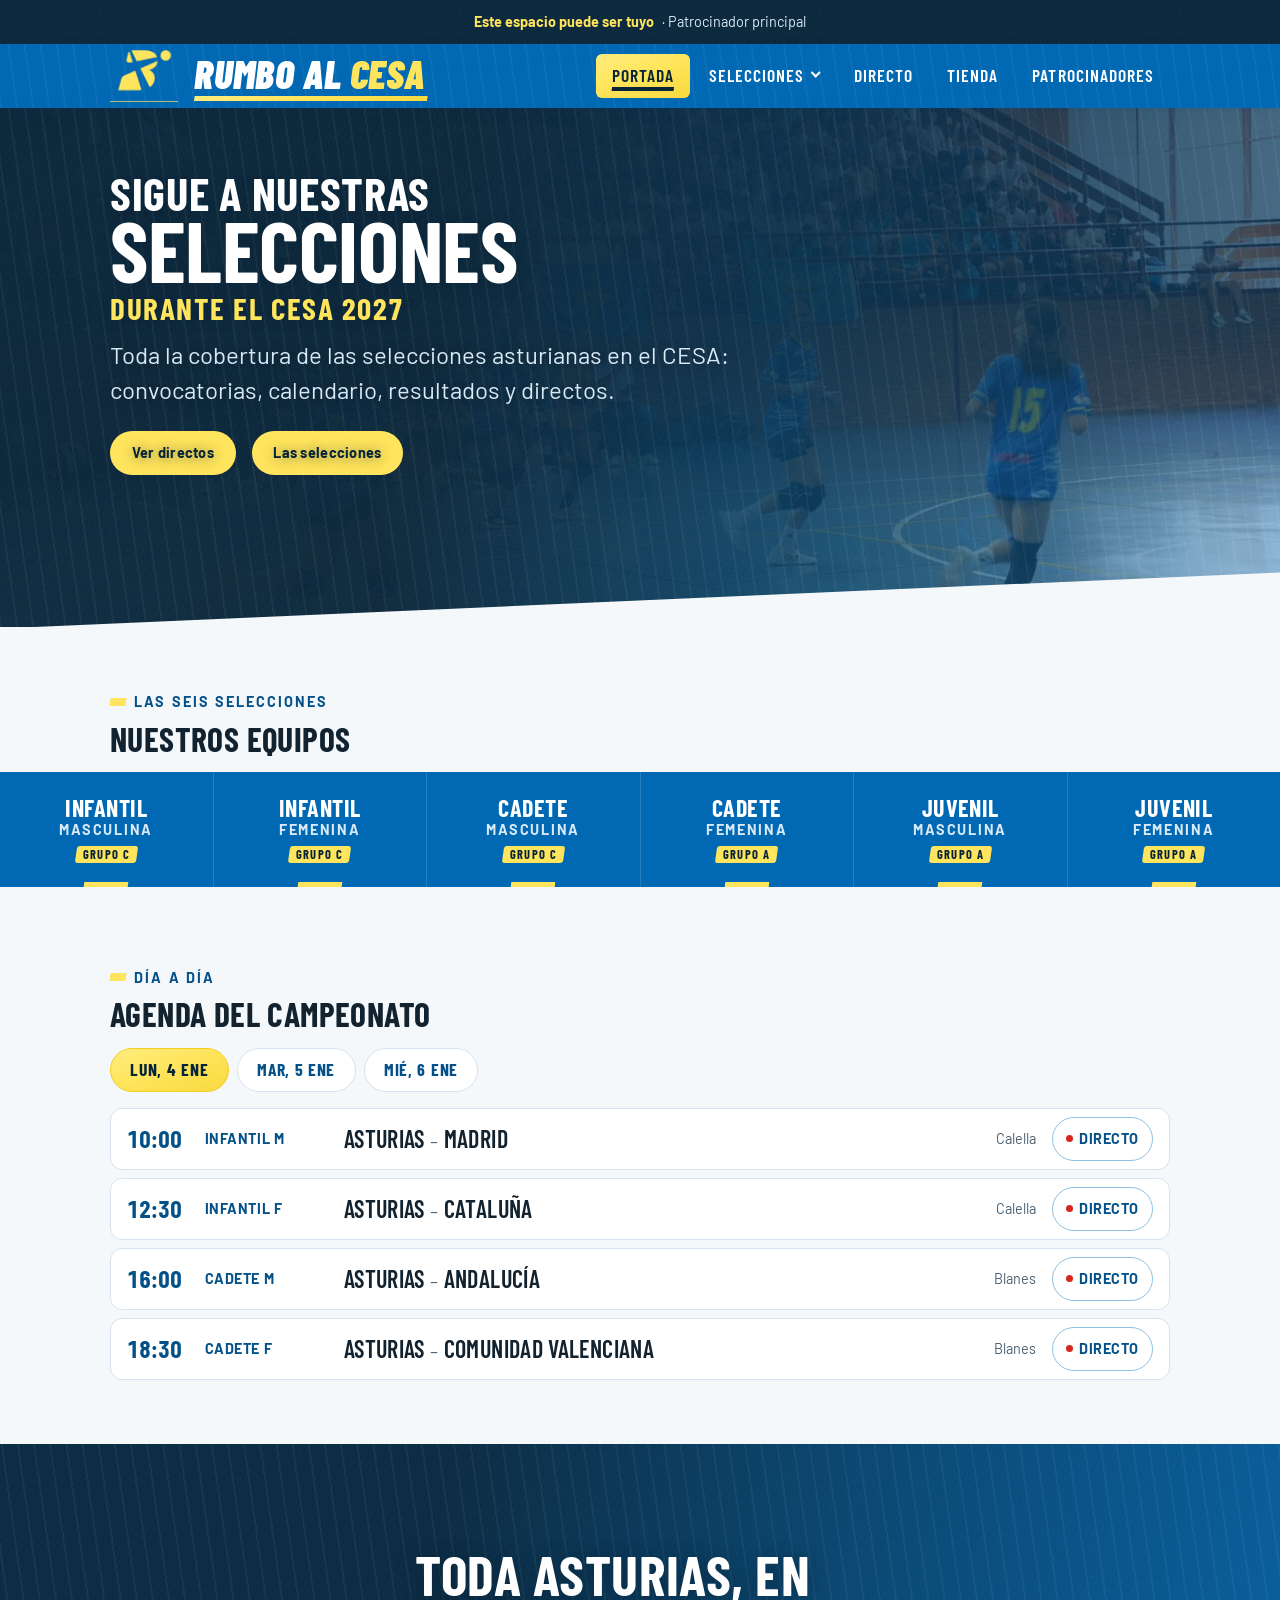
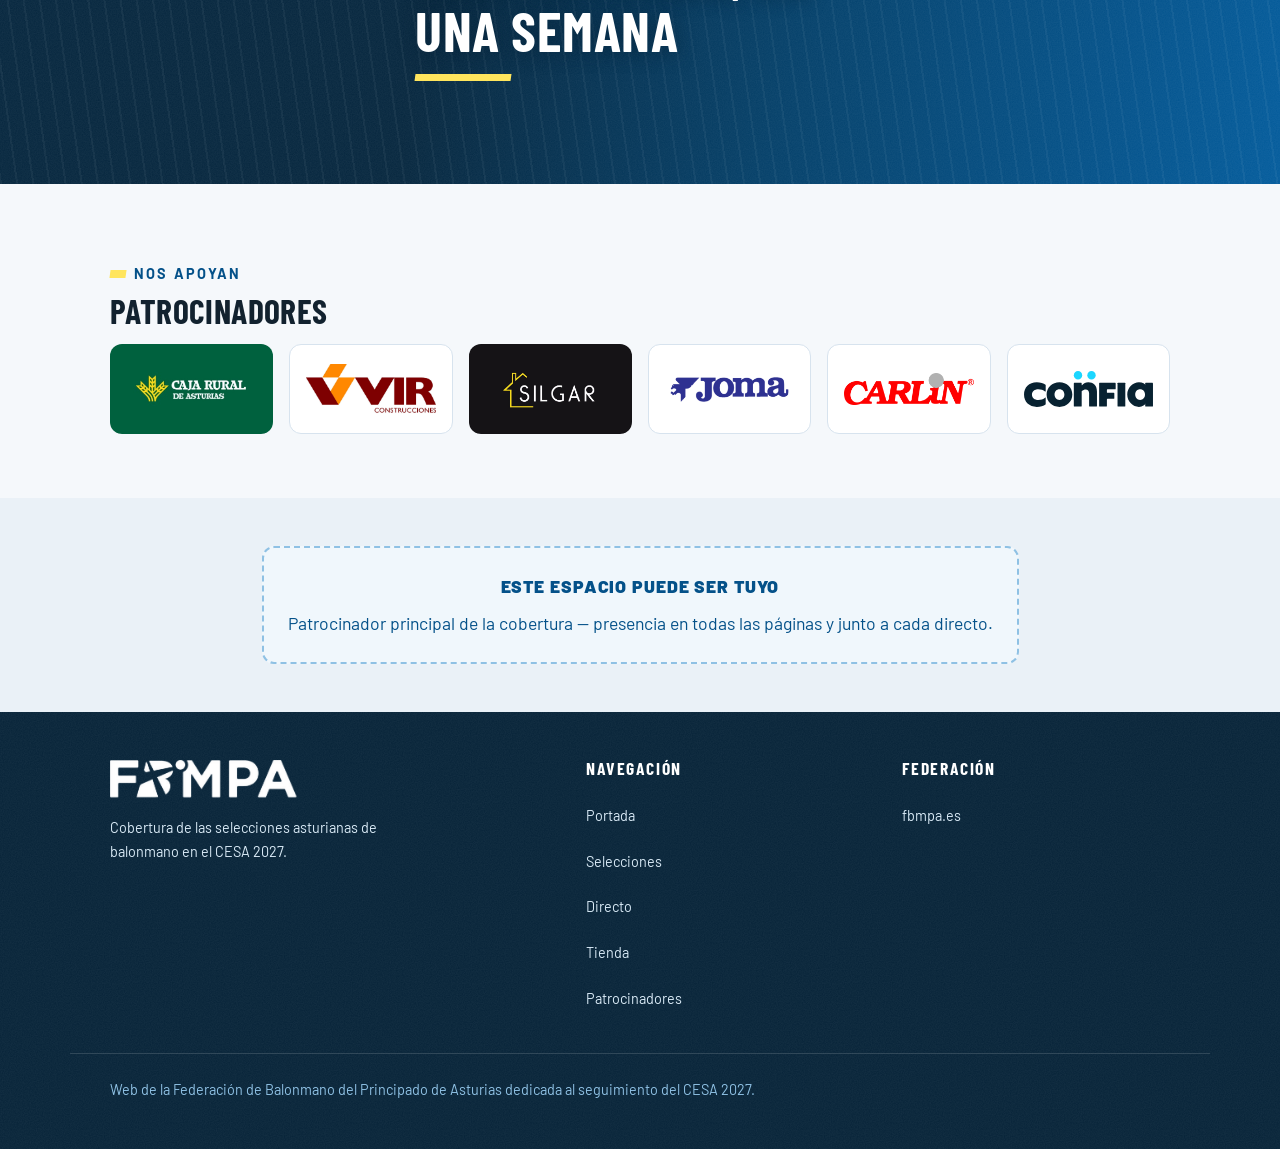
==== commit 253015ef: "Nombre del torneo: siempre CESA "Campeonato de España" es la primera división del CESA; las seleccio" ====
--- a/index.html
+++ b/index.html
@@ -4,12 +4,12 @@
   <meta charset="utf-8">
   <meta name="viewport" content="width=device-width, initial-scale=1">
   <title>Asturias, rumbo al CESA — Selecciones asturianas de balonmano</title>
-  <meta name="description" content="Toda la cobertura de las selecciones asturianas en el Campeonato de España: convocatorias, calendario, resultados y directos.">
+  <meta name="description" content="Toda la cobertura de las selecciones asturianas en el CESA 2027: convocatorias, calendario, resultados y directos.">
   <link rel="icon" href="favicon.png">
   <link rel="apple-touch-icon" href="img/marca/apple-touch-icon.png">
   <meta property="og:type" content="website">
   <meta property="og:title" content="Asturias, rumbo al CESA — Selecciones asturianas de balonmano">
-  <meta property="og:description" content="Toda la cobertura de las selecciones asturianas en el Campeonato de España: convocatorias, calendario, resultados y directos.">
+  <meta property="og:description" content="Toda la cobertura de las selecciones asturianas en el CESA 2027: convocatorias, calendario, resultados y directos.">
   <meta property="og:url" content="https://rumboalcesa.es/">
   <meta property="og:image" content="https://rumboalcesa.es/img/marca/og-default.jpg">
   <meta property="og:image:width" content="1200">
--- a/css/estilo.css
+++ b/css/estilo.css
@@ -300,7 +300,7 @@
 .nav-hamburguesa, .nav__cerrar { display: none; }
 .nav-velo[hidden] { display: none; }
 
-@media (max-width: 820px) {
+@media (max-width: 980px) {
   .nav-hamburguesa {
     display: inline-flex; align-items: center; justify-content: center;
     margin-left: auto; width: 44px; height: 44px;
@@ -396,7 +396,28 @@
   color: var(--azul-100); font-size: var(--step-1);
   font-weight: 400; line-height: 1.45; margin-top: 0;
 }
-.heroe h1 span { color: var(--amarillo); }
+/* Titular del héroe: tres líneas con jerarquía. Los tamaños van en em, así
+   que escalan solos con el --step-4 del h1 y no hay que tocarlos en móvil.
+   "SELECCIONES" manda; el remate en amarillo cierra. */
+.heroe__titular {
+  display: grid; justify-items: start;
+  line-height: .86;
+  margin-bottom: var(--sp-2);
+}
+.heroe__titular > span { display: block; }
+.heroe__titular__previa {
+  font-size: .54em; letter-spacing: .015em;
+  color: #fff;
+}
+.heroe__titular__clave {
+  font-size: 1em; letter-spacing: -.005em;
+  color: #fff;
+}
+.heroe__titular__remate {
+  font-size: .36em; letter-spacing: .05em;
+  margin-top: .28em;
+  color: var(--amarillo);
+}
 .heroe__acciones {
   display: flex; flex-wrap: wrap; gap: var(--sp-2);
   margin-top: var(--sp-3);
@@ -426,33 +447,68 @@
 /* =============================================================================
    TARJETA DE PARTIDO — el componente central. Manda `estado`.
    ============================================================================= */
+/* Fila de partido: baja y repartida a lo ancho. De izquierda a derecha,
+   meta · cruce · estado · acción. El acento diagonal de marca cierra la
+   izquierda como una pestaña de color. */
 .partido {
+  position: relative;
   background: #fff;
   border: 1px solid var(--line);
   border-radius: var(--r-md);
   box-shadow: var(--shadow-sm);
   overflow: hidden;
-  transition: box-shadow .25s var(--ease), transform .25s var(--ease);
-}
-.partido:hover { box-shadow: var(--shadow-md); }
-
-.partido__cuerpo { padding: var(--sp-3); }
+  transition: box-shadow .25s var(--ease), border-color .25s var(--ease);
+}
+.partido:hover { box-shadow: var(--shadow-md); border-color: var(--azul-300); }
+
+/* Pestaña diagonal: el corte lo hace el overflow:hidden de la tarjeta */
+.partido::before {
+  content: "";
+  position: absolute; top: -2px; bottom: -2px; left: -5px;
+  width: 14px;
+  background: var(--amarillo-deg);
+  transform: skewX(var(--skew));
+  pointer-events: none;
+}
+
+.partido__cuerpo {
+  display: grid;
+  grid-template-columns: minmax(9rem, 15rem) minmax(0, 1fr) auto auto;
+  align-items: center;
+  gap: var(--sp-1) var(--sp-3);
+  padding: var(--sp-1) var(--sp-3) var(--sp-1) calc(var(--sp-3) + 8px);
+}
 
 .partido__meta {
-  display: flex; flex-wrap: wrap; gap: .4em 1em;
-  font-size: var(--step--1); color: var(--muted);
-  margin-bottom: var(--sp-1);
-}
-.partido__fase { font-weight: 700; text-transform: uppercase; letter-spacing: .06em; }
+  display: flex; flex-direction: column; gap: .1em;
+  font-size: var(--step--1); line-height: 1.35; color: var(--muted);
+  min-width: 0;
+}
+.partido__fase {
+  font-weight: 700; text-transform: uppercase; letter-spacing: .06em;
+  color: var(--azul-800);
+}
+.partido__sede { min-width: 0; }
+.partido__sede a { color: inherit; }
 
 .partido__cruce {
-  display: flex; align-items: center; gap: var(--sp-2);
+  display: flex; align-items: center; gap: .5em;
   font-family: var(--font-display);
-  font-weight: 700; font-size: var(--step-2);
+  font-weight: 700; font-size: var(--step-1);
   text-transform: uppercase; letter-spacing: .015em;
-  flex-wrap: wrap;
+  line-height: 1.05;
+  min-width: 0;
 }
 .partido__equipo { min-width: 0; }
+
+/* Zona derecha: marcador, distintivo u hora, siempre alineada */
+.partido__estado { display: flex; align-items: center; justify-content: flex-end; }
+.partido__estado:empty { display: none; }
+.partido__hora {
+  font: 700 var(--step-1)/1 var(--font-display);
+  font-variant-numeric: tabular-nums;
+  color: var(--azul-800);
+}
 
 /* Marcador: chip diagonal amarillo, números tabulares */
 .marcador {
@@ -502,10 +558,23 @@
   box-shadow: var(--shadow-lg);
 }
 
-/* Enlaces de acción de la tarjeta */
+/* Enlaces de acción de la tarjeta: a la derecha del todo */
 .partido__acciones {
   display: flex; flex-wrap: wrap; gap: var(--sp-1);
-  margin-top: var(--sp-2);
+  justify-content: flex-end;
+}
+
+/* Móvil: tres filas limpias — meta, cruce, y estado + acción abajo */
+@media (max-width: 640px) {
+  .partido__cuerpo {
+    grid-template-columns: minmax(0, 1fr) auto;
+    gap: var(--sp-1) var(--sp-2);
+    padding: var(--sp-2) var(--sp-2) var(--sp-2) calc(var(--sp-2) + 8px);
+  }
+  .partido__meta  { grid-column: 1 / -1; }
+  .partido__cruce { grid-column: 1 / -1; font-size: var(--step-1); }
+  .partido__estado { justify-content: flex-start; }
+  .partido__acciones { justify-content: flex-end; }
 }
 
 /* =============================================================================
@@ -585,6 +654,20 @@
 }
 
 /* El vídeo y su barra premium forman un solo bloque */
+/* Selector de partidos simultáneos: mismos chips que la agenda, con snap
+   para que en móvil se deslicen limpios si no caben. */
+.sala-chips { scroll-snap-type: x proximity; padding-bottom: 2px; }
+.sala-chip {
+  scroll-snap-align: start;
+  display: inline-flex; flex-direction: column; align-items: center;
+  gap: .18em; line-height: 1.05;
+}
+.sala-chip__rival {
+  font-family: var(--font-body); font-size: .74em; font-weight: 700;
+  text-transform: none; letter-spacing: .01em; opacity: .78;
+}
+@media (max-width: 480px) { .sala-chip__rival { display: none; } }
+
 .sala-emision {
   border-radius: var(--r-md);
   overflow: hidden;
@@ -655,6 +738,16 @@
 }
 .btn--ghost:hover { background: var(--azul-50); }
 
+/* Botón de directo de la ficha de partido: el punto rojo lo identifica */
+.btn--directo .punto {
+  width: .55em; height: .55em; border-radius: 50%;
+  background: #D5261F; flex-shrink: 0;
+  animation: pulso 1.4s infinite var(--ease);
+}
+@media (prefers-reduced-motion: reduce) {
+  .btn--directo .punto { animation: none; }
+}
+
 /* =============================================================================
    PORTADA: HOY JUEGAN
    ============================================================================= */
@@ -687,8 +780,9 @@
 }
 .agenda-lista { display: grid; gap: var(--sp-1); }
 .agenda-fila {
+  position: relative;
   display: grid;
-  grid-template-columns: 3.5em 7em minmax(0, 1fr) auto;
+  grid-template-columns: 3.5em 7em minmax(0, 1fr) auto auto;
   gap: var(--sp-2); align-items: center;
   background: #fff; border: 1px solid var(--line);
   border-radius: var(--r-md);
@@ -714,6 +808,31 @@
   overflow: hidden; text-overflow: ellipsis; white-space: nowrap;
 }
 .agenda-fila__sede { font-size: var(--step--1); color: var(--muted); }
+
+/* Enlace estirado: cubre la fila entera sin envolverla, para que el botón de
+   directo pueda vivir dentro sin anidar enlaces. */
+.agenda-fila__cruce { text-decoration: none; color: inherit; }
+.agenda-fila__cruce::after { content: ""; position: absolute; inset: 0; }
+.agenda-fila__cruce:focus-visible::after { outline: 3px solid var(--azul-500); outline-offset: -3px; border-radius: var(--r-md); }
+
+/* Acceso al directo desde la agenda, por encima del enlace estirado */
+.agenda-fila__directo {
+  position: relative; z-index: 1;
+  display: inline-flex; align-items: center; justify-content: center; gap: .4em;
+  min-height: 44px; padding: 0 .9em;
+  border: 1.5px solid var(--azul-300); border-radius: var(--r-full);
+  font: 700 var(--step--1)/1 var(--font-body);
+  text-transform: uppercase; letter-spacing: .04em;
+  color: var(--azul-800); text-decoration: none; white-space: nowrap;
+  transition: background .2s var(--ease), border-color .2s var(--ease), color .2s var(--ease);
+}
+.agenda-fila__directo:hover { background: var(--azul-50); border-color: var(--azul-500); color: var(--azul-900); }
+.agenda-fila__directo .punto {
+  width: .5em; height: .5em; border-radius: 50%;
+  background: #D5261F; flex-shrink: 0;
+  animation: pulso 1.4s infinite var(--ease);
+}
+@media (prefers-reduced-motion: reduce) { .agenda-fila__directo .punto { animation: none; } }
 .badge-enjuego {
   display: inline-flex; align-items: center;
   font: 700 var(--step--1)/1 var(--font-display);
@@ -739,8 +858,11 @@
 .marcador--mini { font-size: var(--step-0); }
 .directo-badge--mini { font-size: var(--step--1); }
 @media (max-width: 620px) {
+  /* En móvil el botón de directo baja a una segunda línea a todo el ancho:
+     mantiene los 44px táctiles sin comprimir el cruce. */
   .agenda-fila { grid-template-columns: 3.2em minmax(0, 1fr) auto; }
   .agenda-fila__sel { display: none; }
+  .agenda-fila__directo { grid-column: 1 / -1; }
 }
 
 /* =============================================================================
@@ -800,6 +922,24 @@
   transition: color .25s var(--ease);
 }
 
+/* Etiqueta del grupo del sorteo: chip diagonal pequeño */
+.cinta-sel__grupo {
+  margin-top: .35em;
+  padding: .15em .55em;
+  font-family: var(--font-display); font-weight: 700;
+  font-size: .78rem; line-height: 1.1;
+  text-transform: uppercase; letter-spacing: .1em; white-space: nowrap;
+  color: var(--azul-950); background: var(--amarillo);
+  transform: skewX(var(--skew));
+  border-radius: 3px;
+  transition: background .25s var(--ease), color .25s var(--ease);
+}
+.cinta-sel__grupo > span { display: inline-block; transform: skewX(calc(var(--skew) * -1)); }
+.cinta-sel:hover .cinta-sel__grupo,
+.cinta-sel:focus-visible .cinta-sel__grupo,
+.cinta-sel:active .cinta-sel__grupo,
+.cinta-sel[aria-current="page"] .cinta-sel__grupo { background: var(--azul-950); color: var(--amarillo); }
+
 /* Remate diagonal de la marca, al pie de cada cinta */
 .cinta-sel::after {
   content: "";
@@ -958,6 +1098,154 @@
   font-family: var(--font-display); font-weight: 600;
   font-size: var(--step-0); text-transform: uppercase; letter-spacing: .1em;
   color: var(--azul-100);
+}
+
+.seleccion-hero__competicion {
+  display: inline-block;
+  margin: var(--sp-2) 0 0;
+  padding: .2em .7em;
+  font-family: var(--font-display); font-weight: 700;
+  font-size: var(--step--1); text-transform: uppercase; letter-spacing: .12em;
+  color: var(--azul-950); background: var(--amarillo);
+  transform: skewX(var(--skew));
+  border-radius: var(--r-sm);
+}
+.seleccion-hero__competicion > span { display: inline-block; transform: skewX(calc(var(--skew) * -1)); }
+
+/* =============================================================================
+   GRUPOS DEL SORTEO (página de selección)
+   Destacado azul con la letra en el chip diagonal amarillo y la lista en el
+   orden oficial del sorteo. Asturias, en amarillo. Debajo, el resto de grupos
+   en tarjetas blancas discretas. Aguanta grupos de 3 y 4 y 2 o 3 grupos.
+   ============================================================================= */
+.seccion-grupo { padding-top: var(--sp-6); padding-bottom: 0; }
+
+.grupo-destacado {
+  position: relative; overflow: hidden;
+  display: grid; grid-template-columns: auto 1fr;
+  gap: var(--sp-4); align-items: center;
+  padding: var(--sp-4);
+  background: linear-gradient(135deg, var(--azul-900), var(--azul-700) 65%, var(--azul-800));
+  color: #fff;
+  border-radius: var(--r-lg);
+  box-shadow: var(--shadow-lg);
+}
+.grupo-destacado::before {
+  content: ""; position: absolute; inset: 0;
+  background: var(--rayas), var(--grano);
+  pointer-events: none;
+}
+.grupo-destacado > * { position: relative; }
+
+.grupo-destacado__letra {
+  display: flex; flex-direction: column; align-items: center; gap: var(--sp-1);
+  min-width: 7.5rem;
+}
+.grupo-destacado__etiqueta {
+  font-family: var(--font-display); font-weight: 700;
+  font-size: var(--step-0); text-transform: uppercase; letter-spacing: .2em;
+  color: var(--azul-100);
+}
+.grupo-destacado__clave {
+  display: inline-grid; place-items: center;
+  width: 1.25em; height: 1.1em;
+  font-family: var(--font-display); font-weight: 900; font-style: italic;
+  font-size: clamp(4rem, 3rem + 5vw, 6.5rem); line-height: 1;
+  background: var(--amarillo-deg); color: var(--azul-950);
+  transform: skewX(var(--skew));
+  border-radius: var(--r-md);
+  box-shadow: 0 10px 24px -8px rgba(6, 35, 56, .6);
+}
+.grupo-destacado__clave > span { transform: skewX(calc(var(--skew) * -1)); }
+
+.grupo-destacado__rivales {
+  margin: 0 0 var(--sp-2);
+  font-family: var(--font-display); font-weight: 600;
+  font-size: var(--step--1); text-transform: uppercase; letter-spacing: .14em;
+  color: var(--azul-100);
+}
+
+/* Equipos: rejilla que reparte 3 o 4 por igual en escritorio */
+.grupo-equipos {
+  list-style: none; margin: 0; padding: 0;
+  display: grid; gap: var(--sp-1);
+  grid-template-columns: repeat(3, minmax(0, 1fr));
+  counter-reset: equipo;
+}
+.grupo-destacado--4 .grupo-equipos { grid-template-columns: repeat(4, minmax(0, 1fr)); }
+.grupo-equipos__equipo {
+  counter-increment: equipo;
+  display: flex; align-items: center; gap: .6em;
+  min-height: 3.5rem;
+  padding: var(--sp-1) var(--sp-2);
+  font-family: var(--font-display); font-weight: 700;
+  font-size: var(--step-1); line-height: 1.05; text-transform: uppercase;
+  background: rgba(255, 255, 255, .08);
+  border: 1px solid rgba(255, 255, 255, .16);
+  border-radius: var(--r-md);
+}
+.grupo-equipos__equipo::before {
+  content: counter(equipo);
+  font-size: var(--step--1); font-weight: 600;
+  color: var(--azul-300); font-variant-numeric: tabular-nums;
+}
+.grupo-equipos__equipo--asturias {
+  background: var(--amarillo-deg); color: var(--azul-950);
+  border-color: var(--amarillo-600);
+  box-shadow: 0 6px 16px -6px rgba(6, 35, 56, .55);
+}
+.grupo-equipos__equipo--asturias::before { color: var(--azul-800); }
+
+/* Resto de grupos: discreto */
+.grupos-resto__titulo {
+  margin: var(--sp-4) 0 var(--sp-2);
+  font-size: var(--step-0); text-transform: uppercase; letter-spacing: .1em;
+  color: var(--muted);
+}
+.grupos-resto {
+  display: grid; gap: var(--sp-2);
+  grid-template-columns: repeat(auto-fit, minmax(min(100%, 240px), 1fr));
+}
+.grupo-mini {
+  background: #fff;
+  border: 1px solid var(--line);
+  border-radius: var(--r-md);
+  padding: var(--sp-2);
+}
+.grupo-mini__letra {
+  display: inline-flex; align-items: center; gap: .5em;
+  margin: 0 0 var(--sp-1);
+  font-family: var(--font-display); font-weight: 700;
+  font-size: var(--step-0); text-transform: uppercase; letter-spacing: .08em;
+  color: var(--azul-800);
+}
+.grupo-mini__letra::before {
+  content: ""; width: .9em; height: .45em;
+  background: var(--azul-300);
+  transform: skewX(var(--skew));
+}
+.grupo-mini-equipos {
+  list-style: none; margin: 0; padding: 0;
+  display: grid; gap: .15rem;
+}
+.grupo-mini-equipos__equipo {
+  padding: .2em 0;
+  border-top: 1px solid var(--paper-2);
+  color: var(--ink); font-size: var(--step--1); font-weight: 600;
+}
+.grupo-mini-equipos__equipo:first-child { border-top: 0; }
+
+@media (max-width: 720px) {
+  .grupo-destacado {
+    grid-template-columns: 1fr;
+    gap: var(--sp-3);
+    padding: var(--sp-3);
+  }
+  .grupo-destacado__letra { flex-direction: row; justify-content: flex-start; gap: var(--sp-2); }
+  .grupo-destacado__clave { font-size: 3.6rem; }
+  .grupo-equipos,
+  .grupo-destacado--4 .grupo-equipos { grid-template-columns: 1fr; }
+  .grupo-equipos__equipo { min-height: 3rem; }
 }
 
 /* =============================================================================
@@ -1237,3 +1525,215 @@
     scroll-behavior: auto !important;
   }
 }
+
+/* =============================================================================
+   TIENDA (tienda.html) — catálogo, pedido lateral, cajón móvil
+   Usa los tokens del sitio. Prefijo .t- para todo lo propio de la tienda.
+   ============================================================================= */
+:root {
+  --t-card: #FCFDFE;
+  --t-ok: #1F7A4D; --t-ok-bg: #E4F4EA;
+  --t-err: #B3261E; --t-err-bg: #FBE8E6;
+}
+
+/* Botones propios */
+.btn--azul { background: var(--azul-700); color: #fff; }
+.btn--azul:hover { background: var(--azul-800); }
+.btn--bloque { width: 100%; justify-content: center; }
+
+/* Héroe */
+.tienda-hero .contenedor {
+  display: grid; grid-template-columns: 1.15fr .85fr; gap: var(--sp-6); align-items: end;
+}
+@media (max-width: 860px) { .tienda-hero .contenedor { grid-template-columns: 1fr; } }
+.eyebrow--claro { color: var(--amarillo); }
+.eyebrow--claro::before { background: var(--amarillo); }
+.tienda-hero h1 { margin: var(--sp-2) 0 0; font-size: var(--step-4); line-height: .95; text-transform: uppercase; }
+.tienda-hero__lead { margin: var(--sp-3) 0 0; font-size: var(--step-1); line-height: 1.45; color: var(--azul-100); max-width: 48ch; }
+.t-steps { display: grid; gap: var(--sp-2); margin: 0; padding: 0; list-style: none; counter-reset: s; }
+.t-steps li {
+  counter-increment: s; display: grid; grid-template-columns: auto 1fr; gap: var(--sp-2); align-items: start;
+  background: rgba(6,35,56,.38); border: 1px solid rgba(255,255,255,.14); border-radius: var(--r-md);
+  padding: var(--sp-2) var(--sp-3); backdrop-filter: blur(4px);
+}
+.t-steps li::before {
+  content: "0" counter(s); font-family: var(--font-display); font-weight: 700;
+  font-size: var(--step-3); line-height: .9; color: var(--amarillo);
+}
+.t-steps b { display: block; font-family: var(--font-display); font-size: var(--step-1); font-weight: 700; text-transform: uppercase; letter-spacing: .02em; }
+.t-steps span { font-size: var(--step--1); color: var(--azul-100); }
+
+/* Layout */
+.t-layout { display: grid; grid-template-columns: minmax(0,1fr) 380px; gap: var(--sp-4); padding-block: var(--sp-6) var(--sp-12); align-items: start; }
+@media (max-width: 980px) { .t-layout { grid-template-columns: 1fr; } }
+.t-notice {
+  display: grid; grid-template-columns: auto 1fr; gap: var(--sp-2); align-items: center;
+  background: var(--t-card); border: 1px solid var(--line); border-left: 6px solid var(--amarillo);
+  border-radius: var(--r-md); padding: var(--sp-2) var(--sp-3); margin-bottom: var(--sp-3); box-shadow: var(--shadow-sm);
+}
+.t-notice__ico { width: 44px; height: 44px; border-radius: var(--r-sm); background: var(--azul-50); display: grid; place-items: center; color: var(--azul-700); }
+.t-notice p { margin: 0; font-size: var(--step--1); max-width: none; }
+.t-notice b { color: var(--ink); font-size: var(--step-0); }
+.t-grid { display: grid; grid-template-columns: repeat(auto-fill, minmax(240px, 1fr)); gap: var(--sp-3); }
+
+/* Tarjeta de producto */
+.t-card {
+  background: var(--t-card); border: 1px solid var(--line); border-radius: var(--r-md); overflow: hidden;
+  display: flex; flex-direction: column; transition: box-shadow .25s var(--ease), transform .25s var(--ease);
+}
+.t-card:hover { box-shadow: var(--shadow-lg); transform: translateY(-2px); }
+.t-card__fig { aspect-ratio: auto; height: 100%; }
+}
+.t-card__fig { aspect-ratio: 4/5; background: var(--azul-50); position: relative; overflow: hidden; }
+.t-card__fig img { width: 100%; height: 100%; object-fit: cover; transition: transform .5s var(--ease); }
+.t-card:hover .t-card__fig img { transform: scale(1.03); }
+/* Sin foto real todavía: tienda.js añade .is-pendiente si la imagen no carga */
+.t-card__fig.is-pendiente {
+  background: var(--rayas-claras), var(--azul-50);
+  display: flex; flex-direction: column; align-items: center; justify-content: center; gap: var(--sp-1);
+}
+.t-card__fig.is-pendiente::before {
+  content: ""; width: 64px; height: 64px; opacity: .35;
+  background: url("../img/marca/simbolo-amarillo.png") center / contain no-repeat;
+}
+.t-card__fig.is-pendiente::after {
+  content: "Foto pendiente"; font-family: var(--font-display); font-weight: 700;
+  text-transform: uppercase; letter-spacing: .06em; color: var(--muted);
+}
+.t-tag {
+  position: absolute; top: 12px; left: 12px; font-family: var(--font-display); font-weight: 700; font-size: .85rem;
+  letter-spacing: .06em; text-transform: uppercase; background: var(--amarillo); color: var(--azul-950);
+  padding: 4px 10px; transform: skewX(var(--skew));
+}
+.t-card__body { padding: var(--sp-3); display: flex; flex-direction: column; gap: .75rem; flex: 1; }
+.t-card__head h4 { margin: 0; font-family: var(--font-display); font-size: var(--step-1); font-weight: 700; text-transform: uppercase; line-height: 1.05; }
+.t-card__meta { margin: 2px 0 0; font-size: .78rem; color: var(--muted); }
+.t-card__desc { margin: 0; font-size: var(--step--1); color: var(--muted); line-height: 1.5; }
+.t-price { display: flex; align-items: baseline; gap: .6rem; flex-wrap: wrap; margin-top: .25rem; }
+.t-price__now { font-family: var(--font-display); font-size: var(--step-2); font-weight: 700; color: var(--azul-700); line-height: 1; }
+.t-price__iva { font-size: .75rem; color: var(--muted); text-transform: uppercase; letter-spacing: .06em; }
+.t-chips { display: flex; flex-wrap: wrap; gap: .4rem; }
+.t-chips button {
+  border: 1.5px solid var(--line); background: var(--paper); border-radius: var(--r-full); padding: .35rem .8rem; min-height: 36px;
+  font: 600 var(--step--1) var(--font-body); color: var(--muted); cursor: pointer;
+  transition: background .2s var(--ease), color .2s var(--ease), border-color .2s var(--ease);
+}
+.t-chips button[aria-checked="true"] { background: var(--azul-700); border-color: var(--azul-700); color: #fff; }
+.t-chips button:hover:not([aria-checked="true"]) { border-color: var(--azul-300); color: var(--ink); }
+.t-row { display: grid; grid-template-columns: 1fr auto; gap: .6rem; align-items: end; }
+.t-row--solo { grid-template-columns: auto; justify-content: start; }
+.t-field label { display: block; font-size: .78rem; font-weight: 600; color: var(--muted); margin-bottom: 3px; }
+.t-field label span { color: var(--t-err); }
+.tienda select, .tienda input[type=text], .tienda input[type=email], .tienda input[type=tel], .tienda textarea {
+  width: 100%; font: inherit; color: var(--ink); background: var(--t-card);
+  border: 1.5px solid var(--line); border-radius: var(--r-sm); padding: .5rem .6rem; min-height: 44px;
+  transition: border-color .2s var(--ease), box-shadow .2s var(--ease);
+}
+.tienda select:focus-visible, .tienda input:focus-visible, .tienda textarea:focus-visible { outline: 0; border-color: var(--azul-700); box-shadow: 0 0 0 3px var(--azul-100); }
+.t-row.is-bad select, .t-field.is-bad input, .t-field.is-bad select { border-color: var(--t-err); box-shadow: 0 0 0 3px var(--t-err-bg); }
+.t-field .msg { display: none; color: var(--t-err); font-size: .75rem; margin-top: 3px; }
+.t-field.is-bad .msg { display: block; }
+.t-qty { display: inline-flex; border: 1.5px solid var(--line); border-radius: var(--r-sm); overflow: hidden; }
+.t-qty button { width: 40px; min-height: 44px; border: 0; background: var(--paper-2); font: 700 1rem var(--font-body); color: var(--ink); cursor: pointer; transition: background .15s var(--ease); }
+.t-qty button:hover { background: var(--azul-100); }
+.t-qty output { width: 36px; display: grid; place-items: center; font-weight: 600; }
+.t-link { font-size: .8rem; align-self: start; }
+.t-perso { border: 1.5px solid var(--line); border-radius: var(--r-sm); background: var(--paper); }
+.t-perso summary { cursor: pointer; padding: .55rem .8rem; font-size: var(--step--1); font-weight: 600; display: flex; align-items: center; gap: .5rem; list-style: none; min-height: 44px; }
+.t-perso summary::-webkit-details-marker { display: none; }
+.t-perso summary::before { content: "+"; font-family: var(--font-display); font-size: 1.3rem; color: var(--azul-700); width: 1em; }
+.t-perso[open] summary::before { content: "−"; }
+.t-perso summary span { margin-left: auto; font-weight: 700; color: var(--azul-700); }
+.t-perso__fields { display: grid; grid-template-columns: 1fr 72px; gap: .6rem; padding: 0 .8rem .8rem; }
+.t-card .btn--azul { margin-top: auto; }
+
+/* Pedido lateral */
+.t-cart {
+  background: var(--t-card); border: 1px solid var(--line); border-radius: var(--r-md); box-shadow: var(--shadow-md);
+  position: sticky; top: calc(64px + var(--sp-2)); max-height: calc(100dvh - 64px - var(--sp-4));
+  display: flex; flex-direction: column; overflow: hidden; transition: box-shadow .3s var(--ease);
+}
+.t-cart.is-bump { box-shadow: 0 0 0 4px var(--amarillo), var(--shadow-lg); }
+.t-cart__hd { display: flex; align-items: center; gap: .6rem; padding: var(--sp-2) var(--sp-3); border-bottom: 2px solid var(--line); }
+.t-cart__hd h3 { margin: 0; font-size: var(--step-2); text-transform: uppercase; }
+.t-cart__count { margin-left: auto; background: var(--amarillo); color: var(--azul-950); font-weight: 700; font-size: .85rem; min-width: 28px; height: 28px; border-radius: var(--r-full); display: grid; place-items: center; }
+.t-cart__close { display: none; border: 0; background: var(--paper-2); width: 36px; height: 36px; border-radius: 50%; place-items: center; font-size: 1.2rem; cursor: pointer; color: var(--ink); }
+.t-cart__bd { overflow: auto; padding: var(--sp-2) var(--sp-3); display: flex; flex-direction: column; gap: var(--sp-2); flex: 1; }
+.t-empty { color: var(--muted); font-size: var(--step--1); margin: 0; padding: var(--sp-1) 0; }
+.t-empty b { display: block; color: var(--ink); font-size: var(--step-0); }
+.t-line { display: grid; grid-template-columns: 44px 1fr auto; gap: .6rem; align-items: center; padding: .5rem 0; border-bottom: 1px solid var(--line); }
+.t-line__th { width: 44px; height: 55px; object-fit: cover; background: var(--azul-50); border-radius: var(--r-sm); }
+.t-line__nm { font-weight: 600; font-size: var(--step--1); line-height: 1.25; }
+.t-line__mt { font-size: .75rem; color: var(--muted); }
+.t-line__r { text-align: right; }
+.t-line__rm { display: block; border: 0; background: none; color: var(--muted); font: inherit; font-size: .75rem; padding: 0; margin-left: auto; text-decoration: underline; min-height: 28px; cursor: pointer; }
+.t-line__rm:hover { color: var(--t-err); }
+.t-tot { font-size: var(--step--1); color: var(--muted); display: grid; grid-template-columns: 1fr auto; row-gap: 2px; margin: 0; }
+.t-tot dd { margin: 0; text-align: right; }
+.t-tot__t { color: var(--ink); font-weight: 700; font-size: var(--step-0); padding-top: 4px; border-top: 1px solid var(--line); margin-top: 4px; }
+.t-tot__t b { font-family: var(--font-display); font-size: var(--step-2); color: var(--azul-700); line-height: 1; }
+.t-form { display: grid; gap: .6rem; border: 0; padding: 0; margin: 0; }
+.t-form legend { font-family: var(--font-display); font-weight: 700; font-size: var(--step-1); text-transform: uppercase; letter-spacing: .03em; padding: 0; margin-bottom: .2rem; }
+.t-two { display: grid; grid-template-columns: 1fr 1fr; gap: .6rem; }
+.tienda textarea { min-height: 64px; resize: vertical; }
+.t-instr { background: var(--paper-2); border-radius: var(--r-sm); padding: var(--sp-2); font-size: .85rem; }
+.t-instr h4 { font: 700 .85rem var(--font-body); margin: 0 0 .4rem; }
+.t-instr ol { margin: 0; padding-left: 1.2rem; display: grid; gap: .35rem; }
+.t-lote { margin: .6rem 0 0; padding: .5rem .6rem; background: var(--azul-100); color: var(--azul-900); border-radius: var(--r-sm); }
+.t-iban { display: flex; align-items: center; gap: .5rem; margin-top: .6rem; background: var(--t-card); border: 1.5px solid var(--line); border-radius: var(--r-sm); padding: .4rem .6rem; font-family: ui-monospace, Menlo, Consolas, monospace; font-size: .85rem; }
+.t-iban button { margin-left: auto; border: 0; background: var(--azul-50); color: var(--azul-800); font: 600 .75rem var(--font-body); padding: .4rem .7rem; border-radius: 4px; min-height: 32px; cursor: pointer; }
+.t-iban button:hover { background: var(--azul-100); }
+.t-cart__ft { padding: var(--sp-2) var(--sp-3); border-top: 1px solid var(--line); display: grid; gap: .5rem; background: var(--t-card); }
+.t-err { color: var(--t-err); font-size: .85rem; font-weight: 600; min-height: 1em; }
+.t-done { border-radius: var(--r-sm); padding: var(--sp-2); display: grid; gap: .6rem; font-size: .9rem; }
+.t-done p { margin: 0; }
+.t-done.is-ok { background: var(--t-ok-bg); border: 1px solid var(--t-ok); }
+.t-done.is-off { background: var(--azul-50); border: 1px solid var(--azul-300); }
+.t-done.is-err { background: var(--t-err-bg); border: 1px solid var(--t-err); }
+.t-done h4 { margin: 0; font: 700 var(--step-0) var(--font-body); }
+.t-done code { font-family: ui-monospace, Menlo, Consolas, monospace; background: var(--t-card); padding: 1px 6px; border-radius: 4px; }
+.t-done__btns { display: flex; gap: .5rem; flex-wrap: wrap; }
+.t-done__btns .btn { min-height: 40px; padding: .6em 1.1em; }
+
+/* Móvil: barra inferior + cajón */
+.t-mbar { display: none; }
+.t-scrim { display: none; }
+@media (max-width: 980px) {
+  .t-cart {
+    position: fixed; inset: auto 0 0 0; top: auto; max-height: 88dvh;
+    border-radius: var(--r-md) var(--r-md) 0 0; transform: translateY(102%);
+    transition: transform .3s var(--ease); z-index: 60;
+  }
+  .t-cart.is-open { transform: none; }
+  .t-cart__close { display: inline-grid; }
+  .t-mbar {
+    display: flex; position: fixed; bottom: 0; left: 0; right: 0; z-index: 55; align-items: center; gap: var(--sp-2);
+    padding: .6rem clamp(1rem, 4vw, 2rem); background: var(--azul-950); color: #fff; box-shadow: 0 -6px 20px rgba(6,35,56,.3);
+  }
+  .t-mbar b { font-family: var(--font-display); font-size: var(--step-1); }
+  .t-mbar .btn { margin-left: auto; }
+  .t-layout { padding-bottom: calc(var(--sp-8) + 70px); }
+  .t-scrim { display: block; position: fixed; inset: 0; background: rgba(6,35,56,.45); z-index: 58; opacity: 0; pointer-events: none; transition: opacity .3s var(--ease); }
+  .t-scrim.is-on { opacity: 1; pointer-events: auto; }
+}
+
+/* Guía de tallas y aviso */
+.t-modal { position: fixed; inset: 0; z-index: 70; display: none; place-items: center; padding: var(--sp-2); background: rgba(6,35,56,.55); }
+.t-modal.is-on { display: grid; }
+.t-modal__box { background: var(--t-card); color: var(--ink); border-radius: var(--r-md); max-width: 620px; width: 100%; max-height: 90dvh; overflow: auto; padding: var(--sp-3); box-shadow: var(--shadow-lg); }
+.t-modal h3 { font-size: var(--step-2); text-transform: uppercase; margin-bottom: var(--sp-2); }
+.t-modal__h { font-family: var(--font-display); font-size: var(--step-1); text-transform: uppercase; margin: var(--sp-2) 0 .4rem; }
+.t-modal table { width: 100%; border-collapse: collapse; font-size: .9rem; }
+.t-modal th, .t-modal td { padding: .45rem .5rem; border-bottom: 1px solid var(--line); text-align: center; }
+.t-modal th { background: var(--paper-2); font-weight: 700; }
+.t-modal td:first-child, .t-modal th:first-child { text-align: left; font-weight: 600; }
+.t-modal__x { float: right; border: 0; background: var(--paper-2); width: 36px; height: 36px; border-radius: 50%; font-size: 1.2rem; cursor: pointer; color: var(--ink); }
+.t-note { color: var(--muted); font-size: .85rem; margin: .8rem 0 0; }
+.t-toast {
+  position: fixed; left: 50%; bottom: 90px; transform: translate(-50%, 20px);
+  background: var(--ink); color: var(--paper); padding: .6rem 1rem; border-radius: var(--r-full);
+  font-weight: 600; font-size: .9rem; opacity: 0; transition: opacity .25s var(--ease), transform .25s var(--ease);
+  z-index: 80; pointer-events: none; box-shadow: var(--shadow-lg);
+}
+.t-toast.is-on { opacity: 1; transform: translate(-50%, 0); }
+@media (min-width: 981px) { .t-toast { bottom: 28px; } }
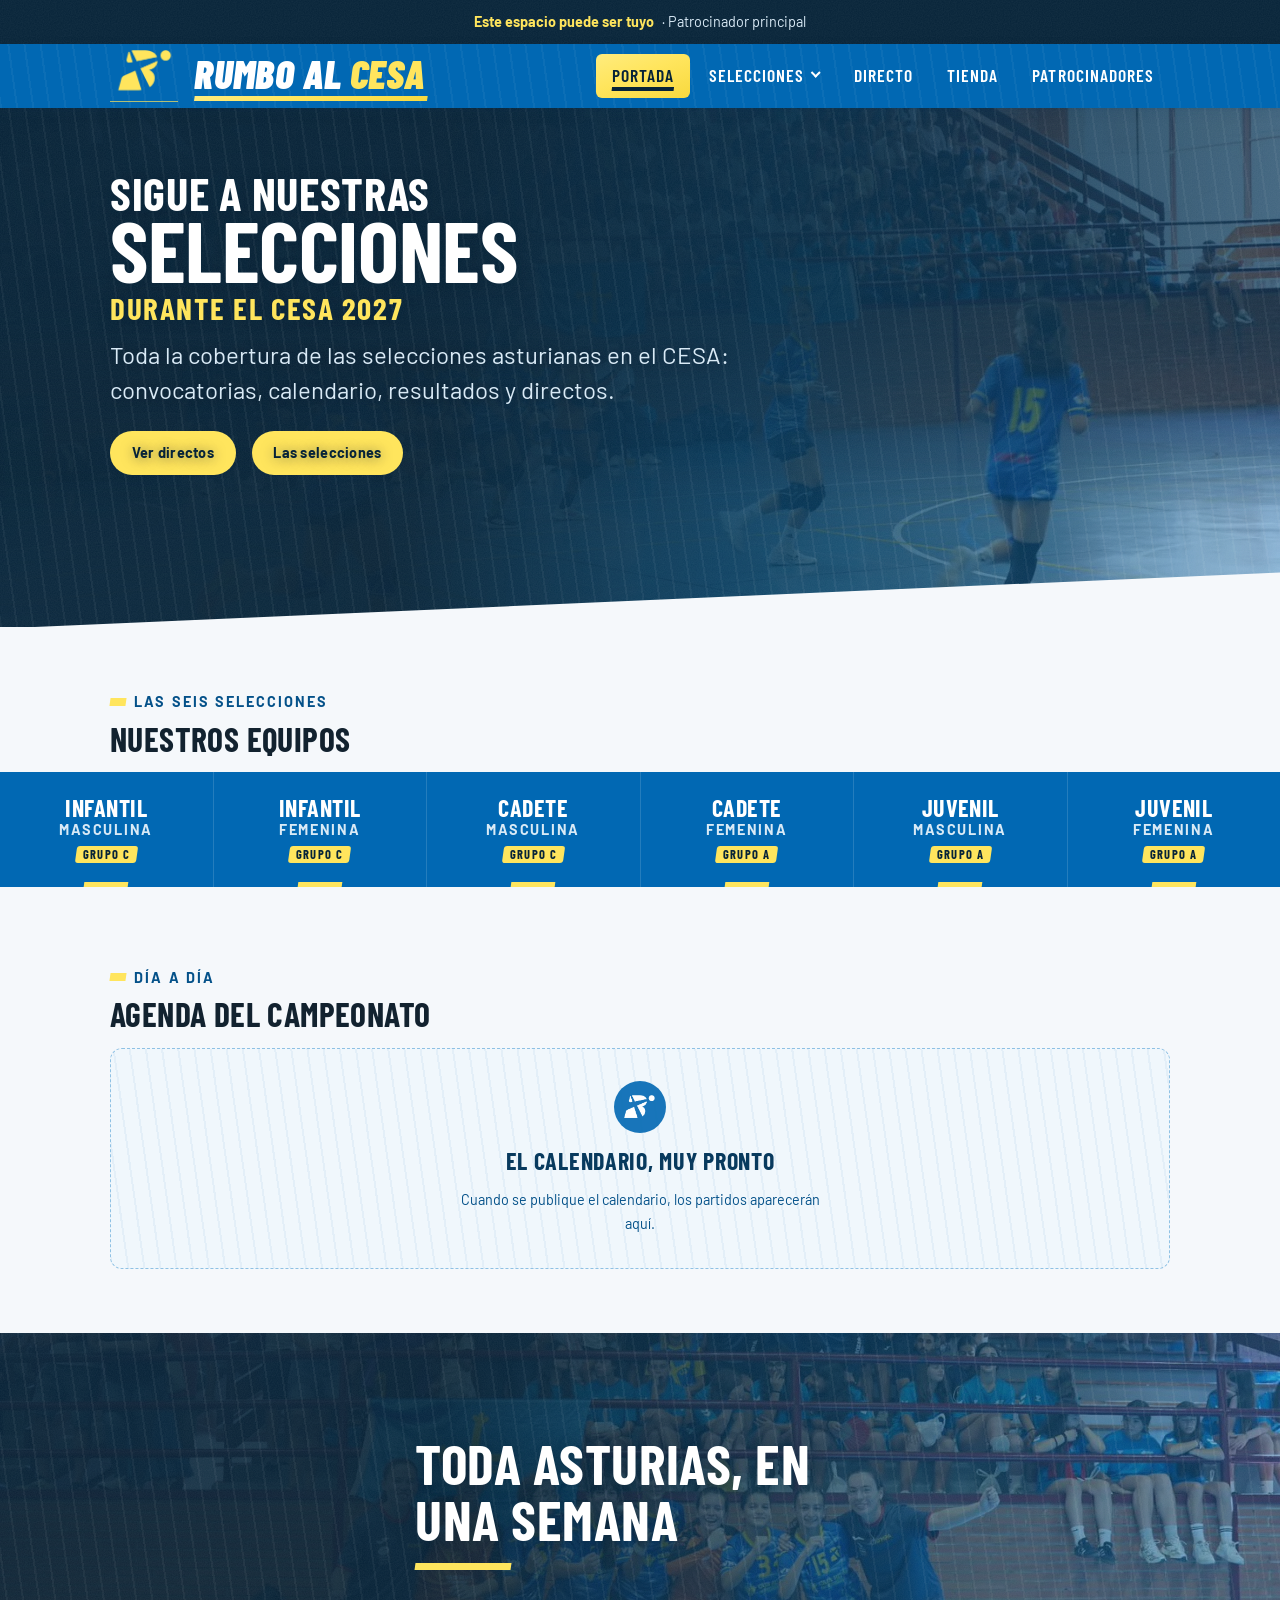
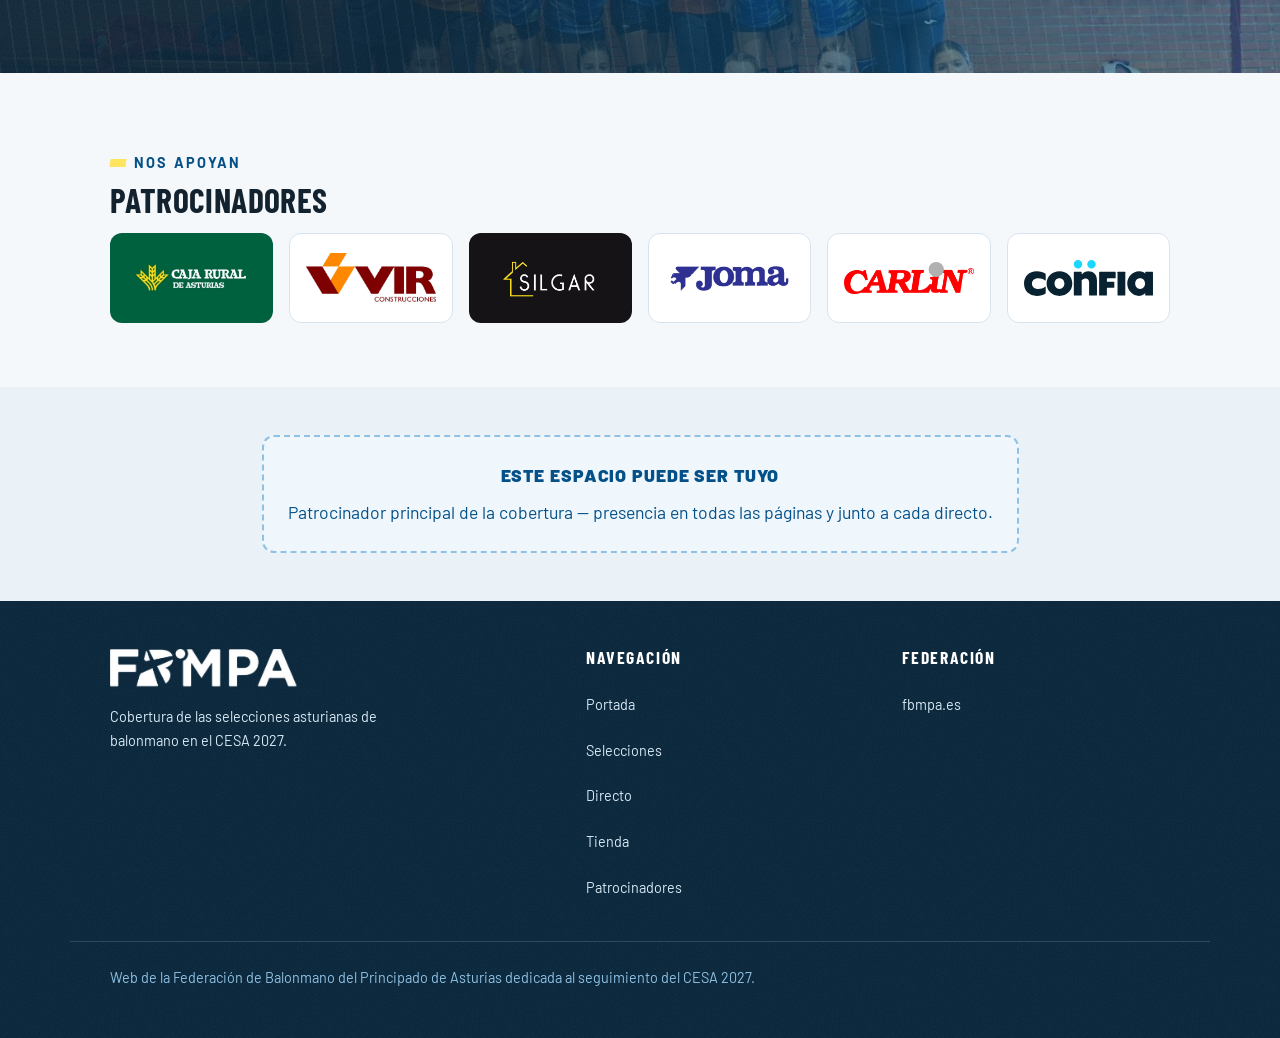
==== commit 22ce0d7f: "Cloudflare Web Analytics en todas las páginas Co-Authored-By: Claude Fable 5.2 <noreply@anthropic.co" ====
--- a/index.html
+++ b/index.html
@@ -26,5 +26,6 @@
 <body data-pagina="portada">
   <main id="contenido"></main>
   <script type="module" src="js/app.js"></script>
+  <!-- Cloudflare Web Analytics --><script type='module' src='https://static.cloudflareinsights.com/beacon.min.js' data-cf-beacon='{"token": "34c80d47034f4797ad04a4c31cc7fc55"}'></script><!-- End Cloudflare Web Analytics -->
 </body>
 </html>
--- a/css/estilo.css
+++ b/css/estilo.css
@@ -1010,6 +1010,13 @@
 .ficha__pos { font-size: var(--step--1); color: var(--azul-800); font-weight: 700; }
 .ficha__club { font-size: var(--step--1); color: var(--muted); }
 
+/* Ficha con jugador pero aún sin foto: símbolo de la federación en el hueco */
+.ficha--sin-foto .ficha__foto {
+  background:
+    url("../img/marca/simbolo-blanco.png") center 45% / 46% auto no-repeat,
+    var(--azul-100);
+}
+
 /* Ficha vacía: plaza de convocatoria pendiente */
 .ficha--vacia {
   border-style: dashed;
@@ -1564,16 +1571,23 @@
 .t-steps span { font-size: var(--step--1); color: var(--azul-100); }
 
 /* Layout */
-.t-layout { display: grid; grid-template-columns: minmax(0,1fr) 380px; gap: var(--sp-4); padding-block: var(--sp-6) var(--sp-12); align-items: start; }
-@media (max-width: 980px) { .t-layout { grid-template-columns: 1fr; } }
-.t-notice {
-  display: grid; grid-template-columns: auto 1fr; gap: var(--sp-2); align-items: center;
+.t-layout { display: grid; gap: var(--sp-4); padding-block: var(--sp-6) var(--sp-12); }
+/* Bloque "Todos los pedidos, por correo" */
+.t-pedido {
+  display: grid; grid-template-columns: 1fr auto; gap: var(--sp-3); align-items: center;
   background: var(--t-card); border: 1px solid var(--line); border-left: 6px solid var(--amarillo);
-  border-radius: var(--r-md); padding: var(--sp-2) var(--sp-3); margin-bottom: var(--sp-3); box-shadow: var(--shadow-sm);
-}
-.t-notice__ico { width: 44px; height: 44px; border-radius: var(--r-sm); background: var(--azul-50); display: grid; place-items: center; color: var(--azul-700); }
-.t-notice p { margin: 0; font-size: var(--step--1); max-width: none; }
-.t-notice b { color: var(--ink); font-size: var(--step-0); }
+  border-radius: var(--r-md); padding: var(--sp-3); box-shadow: var(--shadow-sm);
+}
+.t-pedido h2 { margin: 0 0 .4rem; font-size: var(--step-2); text-transform: uppercase; }
+.t-pedido p { margin: 0; font-size: var(--step--1); max-width: 70ch; }
+.t-pedido__nota { margin-top: .5rem !important; color: var(--muted); }
+.t-pedido__acciones { display: grid; gap: .5rem; justify-items: center; }
+.t-pedido__tel { font-size: var(--step--1); font-weight: 600; color: var(--azul-800); }
+@media (max-width: 720px) {
+  .t-pedido { grid-template-columns: 1fr; }
+  .t-pedido__acciones { justify-items: stretch; text-align: center; }
+  .t-pedido__acciones .btn { justify-content: center; overflow-wrap: anywhere; }
+}
 .t-grid { display: grid; grid-template-columns: repeat(auto-fill, minmax(240px, 1fr)); gap: var(--sp-3); }
 
 /* Tarjeta de producto */
@@ -1605,6 +1619,10 @@
   letter-spacing: .06em; text-transform: uppercase; background: var(--amarillo); color: var(--azul-950);
   padding: 4px 10px; transform: skewX(var(--skew));
 }
+/* Disponibilidad del boletín: disponible (amarillo), bajo pedido, próximamente */
+.t-tag--pedido { background: #fff; color: var(--azul-700); box-shadow: 0 1px 4px rgba(6, 35, 56, .12); }
+.t-tag--pronto { background: var(--azul-950); color: var(--amarillo); }
+.t-card--pronto .t-price__now { font-size: var(--step-1); color: var(--muted); }
 .t-card__body { padding: var(--sp-3); display: flex; flex-direction: column; gap: .75rem; flex: 1; }
 .t-card__head h4 { margin: 0; font-family: var(--font-display); font-size: var(--step-1); font-weight: 700; text-transform: uppercase; line-height: 1.05; }
 .t-card__meta { margin: 2px 0 0; font-size: .78rem; color: var(--muted); }
@@ -1612,112 +1630,12 @@
 .t-price { display: flex; align-items: baseline; gap: .6rem; flex-wrap: wrap; margin-top: .25rem; }
 .t-price__now { font-family: var(--font-display); font-size: var(--step-2); font-weight: 700; color: var(--azul-700); line-height: 1; }
 .t-price__iva { font-size: .75rem; color: var(--muted); text-transform: uppercase; letter-spacing: .06em; }
-.t-chips { display: flex; flex-wrap: wrap; gap: .4rem; }
-.t-chips button {
-  border: 1.5px solid var(--line); background: var(--paper); border-radius: var(--r-full); padding: .35rem .8rem; min-height: 36px;
-  font: 600 var(--step--1) var(--font-body); color: var(--muted); cursor: pointer;
-  transition: background .2s var(--ease), color .2s var(--ease), border-color .2s var(--ease);
-}
-.t-chips button[aria-checked="true"] { background: var(--azul-700); border-color: var(--azul-700); color: #fff; }
-.t-chips button:hover:not([aria-checked="true"]) { border-color: var(--azul-300); color: var(--ink); }
-.t-row { display: grid; grid-template-columns: 1fr auto; gap: .6rem; align-items: end; }
-.t-row--solo { grid-template-columns: auto; justify-content: start; }
-.t-field label { display: block; font-size: .78rem; font-weight: 600; color: var(--muted); margin-bottom: 3px; }
-.t-field label span { color: var(--t-err); }
-.tienda select, .tienda input[type=text], .tienda input[type=email], .tienda input[type=tel], .tienda textarea {
-  width: 100%; font: inherit; color: var(--ink); background: var(--t-card);
-  border: 1.5px solid var(--line); border-radius: var(--r-sm); padding: .5rem .6rem; min-height: 44px;
-  transition: border-color .2s var(--ease), box-shadow .2s var(--ease);
-}
-.tienda select:focus-visible, .tienda input:focus-visible, .tienda textarea:focus-visible { outline: 0; border-color: var(--azul-700); box-shadow: 0 0 0 3px var(--azul-100); }
-.t-row.is-bad select, .t-field.is-bad input, .t-field.is-bad select { border-color: var(--t-err); box-shadow: 0 0 0 3px var(--t-err-bg); }
-.t-field .msg { display: none; color: var(--t-err); font-size: .75rem; margin-top: 3px; }
-.t-field.is-bad .msg { display: block; }
-.t-qty { display: inline-flex; border: 1.5px solid var(--line); border-radius: var(--r-sm); overflow: hidden; }
-.t-qty button { width: 40px; min-height: 44px; border: 0; background: var(--paper-2); font: 700 1rem var(--font-body); color: var(--ink); cursor: pointer; transition: background .15s var(--ease); }
-.t-qty button:hover { background: var(--azul-100); }
-.t-qty output { width: 36px; display: grid; place-items: center; font-weight: 600; }
 .t-link { font-size: .8rem; align-self: start; }
-.t-perso { border: 1.5px solid var(--line); border-radius: var(--r-sm); background: var(--paper); }
-.t-perso summary { cursor: pointer; padding: .55rem .8rem; font-size: var(--step--1); font-weight: 600; display: flex; align-items: center; gap: .5rem; list-style: none; min-height: 44px; }
-.t-perso summary::-webkit-details-marker { display: none; }
-.t-perso summary::before { content: "+"; font-family: var(--font-display); font-size: 1.3rem; color: var(--azul-700); width: 1em; }
-.t-perso[open] summary::before { content: "−"; }
-.t-perso summary span { margin-left: auto; font-weight: 700; color: var(--azul-700); }
-.t-perso__fields { display: grid; grid-template-columns: 1fr 72px; gap: .6rem; padding: 0 .8rem .8rem; }
 .t-card .btn--azul { margin-top: auto; }
-
-/* Pedido lateral */
-.t-cart {
-  background: var(--t-card); border: 1px solid var(--line); border-radius: var(--r-md); box-shadow: var(--shadow-md);
-  position: sticky; top: calc(64px + var(--sp-2)); max-height: calc(100dvh - 64px - var(--sp-4));
-  display: flex; flex-direction: column; overflow: hidden; transition: box-shadow .3s var(--ease);
-}
-.t-cart.is-bump { box-shadow: 0 0 0 4px var(--amarillo), var(--shadow-lg); }
-.t-cart__hd { display: flex; align-items: center; gap: .6rem; padding: var(--sp-2) var(--sp-3); border-bottom: 2px solid var(--line); }
-.t-cart__hd h3 { margin: 0; font-size: var(--step-2); text-transform: uppercase; }
-.t-cart__count { margin-left: auto; background: var(--amarillo); color: var(--azul-950); font-weight: 700; font-size: .85rem; min-width: 28px; height: 28px; border-radius: var(--r-full); display: grid; place-items: center; }
-.t-cart__close { display: none; border: 0; background: var(--paper-2); width: 36px; height: 36px; border-radius: 50%; place-items: center; font-size: 1.2rem; cursor: pointer; color: var(--ink); }
-.t-cart__bd { overflow: auto; padding: var(--sp-2) var(--sp-3); display: flex; flex-direction: column; gap: var(--sp-2); flex: 1; }
-.t-empty { color: var(--muted); font-size: var(--step--1); margin: 0; padding: var(--sp-1) 0; }
-.t-empty b { display: block; color: var(--ink); font-size: var(--step-0); }
-.t-line { display: grid; grid-template-columns: 44px 1fr auto; gap: .6rem; align-items: center; padding: .5rem 0; border-bottom: 1px solid var(--line); }
-.t-line__th { width: 44px; height: 55px; object-fit: cover; background: var(--azul-50); border-radius: var(--r-sm); }
-.t-line__nm { font-weight: 600; font-size: var(--step--1); line-height: 1.25; }
-.t-line__mt { font-size: .75rem; color: var(--muted); }
-.t-line__r { text-align: right; }
-.t-line__rm { display: block; border: 0; background: none; color: var(--muted); font: inherit; font-size: .75rem; padding: 0; margin-left: auto; text-decoration: underline; min-height: 28px; cursor: pointer; }
-.t-line__rm:hover { color: var(--t-err); }
-.t-tot { font-size: var(--step--1); color: var(--muted); display: grid; grid-template-columns: 1fr auto; row-gap: 2px; margin: 0; }
-.t-tot dd { margin: 0; text-align: right; }
-.t-tot__t { color: var(--ink); font-weight: 700; font-size: var(--step-0); padding-top: 4px; border-top: 1px solid var(--line); margin-top: 4px; }
-.t-tot__t b { font-family: var(--font-display); font-size: var(--step-2); color: var(--azul-700); line-height: 1; }
-.t-form { display: grid; gap: .6rem; border: 0; padding: 0; margin: 0; }
-.t-form legend { font-family: var(--font-display); font-weight: 700; font-size: var(--step-1); text-transform: uppercase; letter-spacing: .03em; padding: 0; margin-bottom: .2rem; }
-.t-two { display: grid; grid-template-columns: 1fr 1fr; gap: .6rem; }
-.tienda textarea { min-height: 64px; resize: vertical; }
-.t-instr { background: var(--paper-2); border-radius: var(--r-sm); padding: var(--sp-2); font-size: .85rem; }
-.t-instr h4 { font: 700 .85rem var(--font-body); margin: 0 0 .4rem; }
-.t-instr ol { margin: 0; padding-left: 1.2rem; display: grid; gap: .35rem; }
-.t-lote { margin: .6rem 0 0; padding: .5rem .6rem; background: var(--azul-100); color: var(--azul-900); border-radius: var(--r-sm); }
-.t-iban { display: flex; align-items: center; gap: .5rem; margin-top: .6rem; background: var(--t-card); border: 1.5px solid var(--line); border-radius: var(--r-sm); padding: .4rem .6rem; font-family: ui-monospace, Menlo, Consolas, monospace; font-size: .85rem; }
-.t-iban button { margin-left: auto; border: 0; background: var(--azul-50); color: var(--azul-800); font: 600 .75rem var(--font-body); padding: .4rem .7rem; border-radius: 4px; min-height: 32px; cursor: pointer; }
-.t-iban button:hover { background: var(--azul-100); }
-.t-cart__ft { padding: var(--sp-2) var(--sp-3); border-top: 1px solid var(--line); display: grid; gap: .5rem; background: var(--t-card); }
-.t-err { color: var(--t-err); font-size: .85rem; font-weight: 600; min-height: 1em; }
-.t-done { border-radius: var(--r-sm); padding: var(--sp-2); display: grid; gap: .6rem; font-size: .9rem; }
-.t-done p { margin: 0; }
-.t-done.is-ok { background: var(--t-ok-bg); border: 1px solid var(--t-ok); }
-.t-done.is-off { background: var(--azul-50); border: 1px solid var(--azul-300); }
-.t-done.is-err { background: var(--t-err-bg); border: 1px solid var(--t-err); }
-.t-done h4 { margin: 0; font: 700 var(--step-0) var(--font-body); }
-.t-done code { font-family: ui-monospace, Menlo, Consolas, monospace; background: var(--t-card); padding: 1px 6px; border-radius: 4px; }
-.t-done__btns { display: flex; gap: .5rem; flex-wrap: wrap; }
-.t-done__btns .btn { min-height: 40px; padding: .6em 1.1em; }
-
-/* Móvil: barra inferior + cajón */
-.t-mbar { display: none; }
-.t-scrim { display: none; }
-@media (max-width: 980px) {
-  .t-cart {
-    position: fixed; inset: auto 0 0 0; top: auto; max-height: 88dvh;
-    border-radius: var(--r-md) var(--r-md) 0 0; transform: translateY(102%);
-    transition: transform .3s var(--ease); z-index: 60;
-  }
-  .t-cart.is-open { transform: none; }
-  .t-cart__close { display: inline-grid; }
-  .t-mbar {
-    display: flex; position: fixed; bottom: 0; left: 0; right: 0; z-index: 55; align-items: center; gap: var(--sp-2);
-    padding: .6rem clamp(1rem, 4vw, 2rem); background: var(--azul-950); color: #fff; box-shadow: 0 -6px 20px rgba(6,35,56,.3);
-  }
-  .t-mbar b { font-family: var(--font-display); font-size: var(--step-1); }
-  .t-mbar .btn { margin-left: auto; }
-  .t-layout { padding-bottom: calc(var(--sp-8) + 70px); }
-  .t-scrim { display: block; position: fixed; inset: 0; background: rgba(6,35,56,.45); z-index: 58; opacity: 0; pointer-events: none; transition: opacity .3s var(--ease); }
-  .t-scrim.is-on { opacity: 1; pointer-events: auto; }
-}
-
-/* Guía de tallas y aviso */
+.t-card__tallas { margin: 0; font-size: .8rem; color: var(--muted); }
+.t-btn-off { margin-top: auto; background: var(--paper-2); color: var(--muted); cursor: not-allowed; }
+
+/* Guía de tallas */
 .t-modal { position: fixed; inset: 0; z-index: 70; display: none; place-items: center; padding: var(--sp-2); background: rgba(6,35,56,.55); }
 .t-modal.is-on { display: grid; }
 .t-modal__box { background: var(--t-card); color: var(--ink); border-radius: var(--r-md); max-width: 620px; width: 100%; max-height: 90dvh; overflow: auto; padding: var(--sp-3); box-shadow: var(--shadow-lg); }
@@ -1729,11 +1647,9 @@
 .t-modal td:first-child, .t-modal th:first-child { text-align: left; font-weight: 600; }
 .t-modal__x { float: right; border: 0; background: var(--paper-2); width: 36px; height: 36px; border-radius: 50%; font-size: 1.2rem; cursor: pointer; color: var(--ink); }
 .t-note { color: var(--muted); font-size: .85rem; margin: .8rem 0 0; }
-.t-toast {
+
   position: fixed; left: 50%; bottom: 90px; transform: translate(-50%, 20px);
   background: var(--ink); color: var(--paper); padding: .6rem 1rem; border-radius: var(--r-full);
   font-weight: 600; font-size: .9rem; opacity: 0; transition: opacity .25s var(--ease), transform .25s var(--ease);
   z-index: 80; pointer-events: none; box-shadow: var(--shadow-lg);
 }
-.t-toast.is-on { opacity: 1; transform: translate(-50%, 0); }
-@media (min-width: 981px) { .t-toast { bottom: 28px; } }
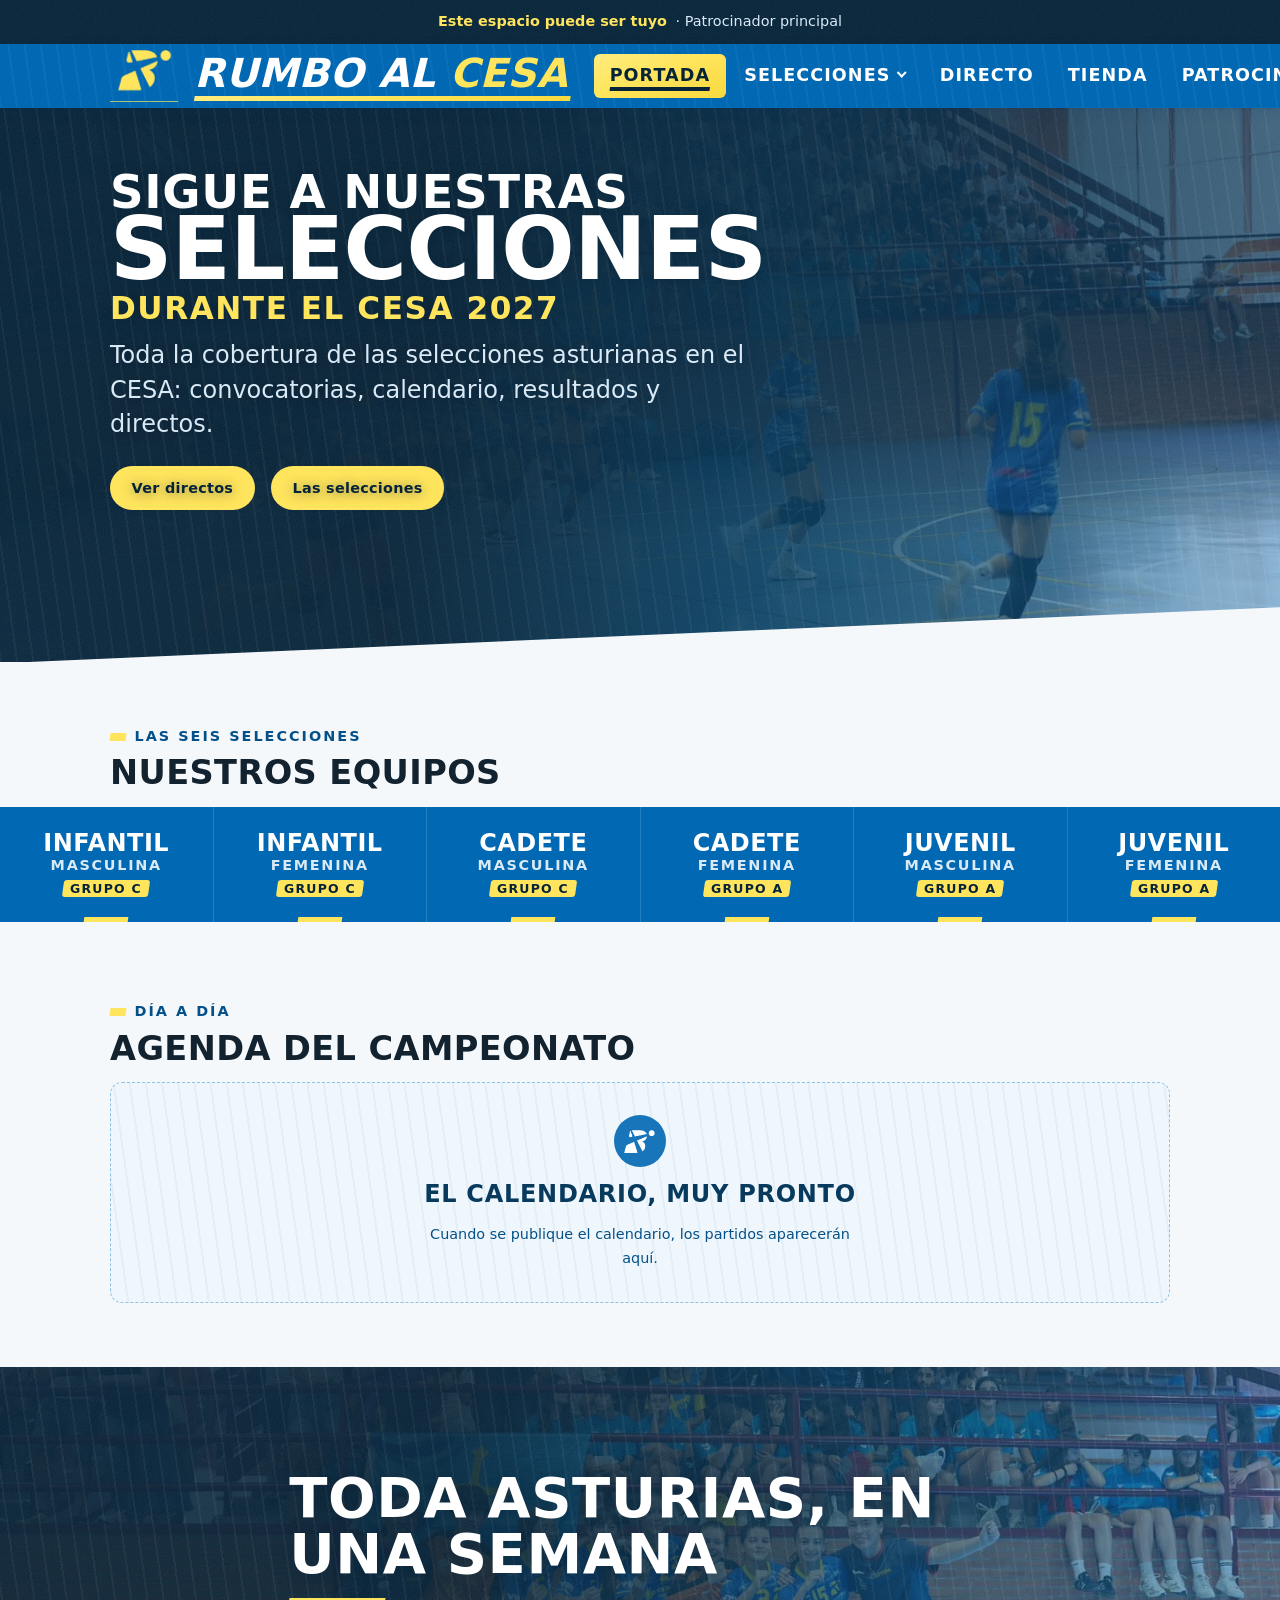
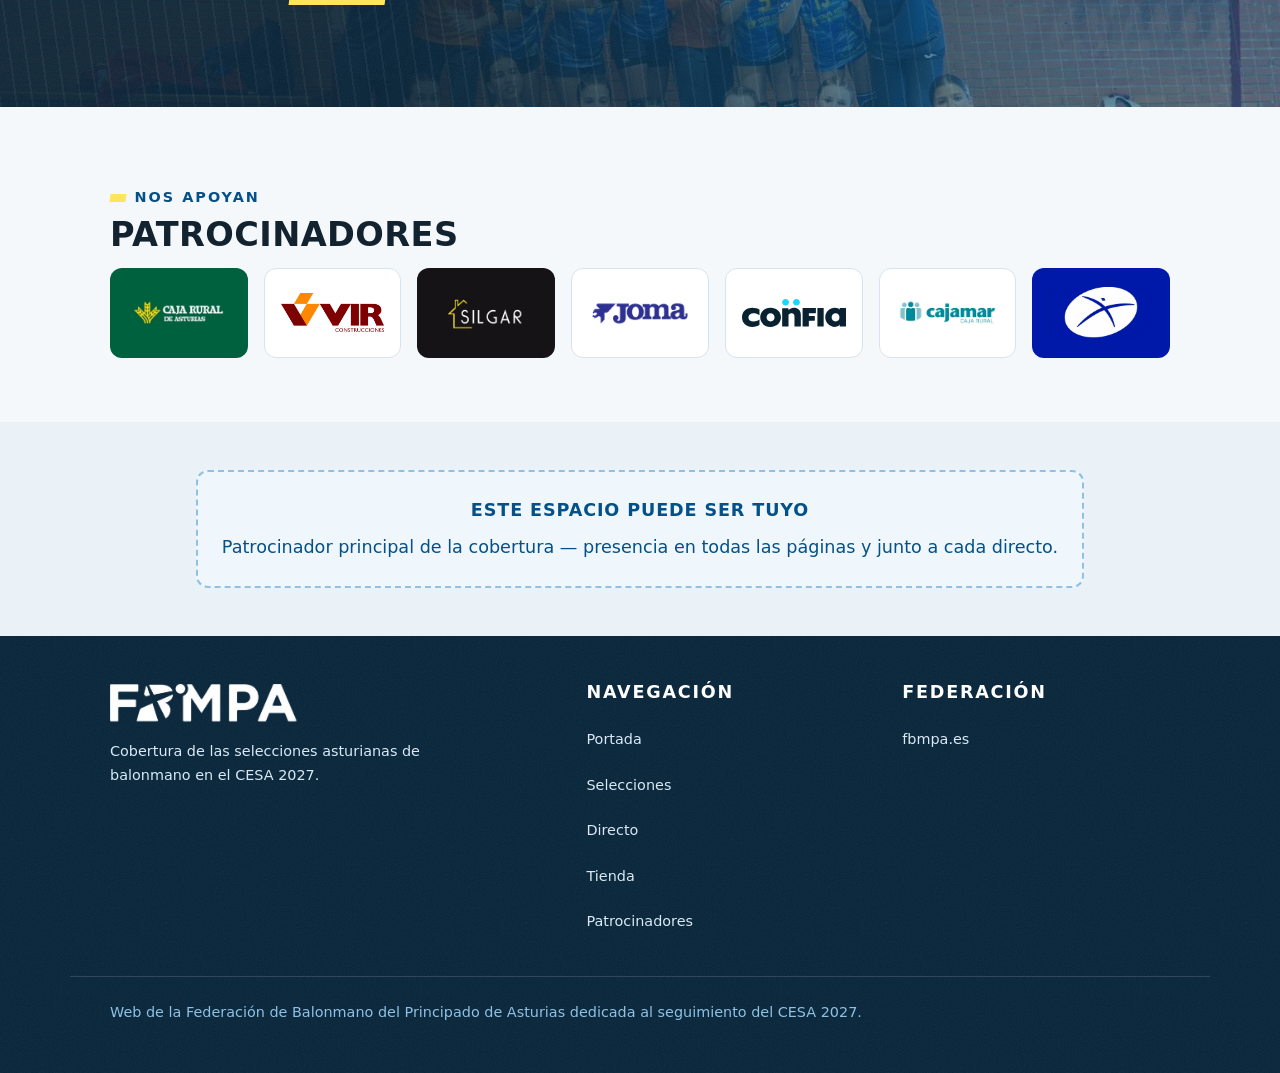
==== commit 0010e5a1: "Seguridad: política de contenido (CSP) y referrer en todas las páginas Solo se cargan scripts, estil" ====
--- a/index.html
+++ b/index.html
@@ -3,6 +3,9 @@
 <head>
   <meta charset="utf-8">
   <meta name="viewport" content="width=device-width, initial-scale=1">
+  <!-- Seguridad: solo se cargan scripts, estilos, fuentes e imágenes de los orígenes de esta lista -->
+  <meta http-equiv="Content-Security-Policy" content="default-src 'self'; script-src 'self' https://static.cloudflareinsights.com; style-src 'self' 'unsafe-inline' https://fonts.googleapis.com; font-src 'self' https://fonts.gstatic.com; img-src 'self' data: https://i.ytimg.com; frame-src https://www.youtube-nocookie.com; connect-src 'self' https://cloudflareinsights.com https://static.cloudflareinsights.com; object-src 'none'; base-uri 'self'; form-action 'none'">
+  <meta name="referrer" content="strict-origin-when-cross-origin">
   <title>Asturias, rumbo al CESA — Selecciones asturianas de balonmano</title>
   <meta name="description" content="Toda la cobertura de las selecciones asturianas en el CESA 2027: convocatorias, calendario, resultados y directos.">
   <link rel="icon" href="favicon.png">
--- a/css/estilo.css
+++ b/css/estilo.css
@@ -1006,9 +1006,10 @@
 }
 .ficha__dorsal > span { display: inline-block; transform: skewX(calc(var(--skew) * -1)); }
 .ficha__datos { padding: var(--sp-1) var(--sp-2) var(--sp-2); }
-.ficha__nombre { font-weight: 700; line-height: 1.25; }
-.ficha__pos { font-size: var(--step--1); color: var(--azul-800); font-weight: 700; }
-.ficha__club { font-size: var(--step--1); color: var(--muted); }
+.ficha__datos { min-width: 0; overflow-wrap: break-word; }
+.ficha__nombre { font-weight: 700; line-height: 1.2; }
+.ficha__pos { font-size: var(--step--1); color: var(--azul-800); font-weight: 700; line-height: 1.3; margin-top: 3px; }
+.ficha__club { font-size: var(--step--1); color: var(--muted); line-height: 1.3; margin-top: 3px; }
 
 /* Ficha con jugador pero aún sin foto: símbolo de la federación en el hueco */
 .ficha--sin-foto .ficha__foto {
@@ -1033,7 +1034,7 @@
 /* Staff: sin foto por defecto (pendiente nº 8); si hay foto, misma ficha */
 .staff-lista {
   display: grid; gap: var(--sp-2);
-  grid-template-columns: repeat(auto-fill, minmax(210px, 1fr));
+  grid-template-columns: repeat(auto-fill, minmax(min(100%, 250px), 1fr));
 }
 .staff-item {
   display: flex; align-items: center; gap: var(--sp-2);
@@ -1042,8 +1043,8 @@
   box-shadow: var(--shadow-sm);
 }
 .staff-item__foto {
-  width: 60px; height: 60px; border-radius: 50%;
-  object-fit: cover; flex-shrink: 0;
+  width: 64px; height: 64px; border-radius: 50%;
+  object-fit: cover; object-position: 50% 22%; flex-shrink: 0;
   border: 2px solid var(--azul-100);
 }
 .staff-item--vacio { border-style: dashed; box-shadow: none; background: transparent; }
@@ -1053,10 +1054,13 @@
     var(--azul-50);
   border-style: dashed;
 }
+.staff-item__texto { min-width: 0; flex: 1; overflow-wrap: break-word; }
 .staff-item__rol {
-  font-size: var(--step--1); color: var(--azul-800);
-  font-weight: 700; text-transform: uppercase; letter-spacing: .08em;
-}
+  font-size: .78rem; line-height: 1.25; color: var(--azul-800);
+  font-weight: 700; text-transform: uppercase; letter-spacing: .06em;
+}
+.staff-item__nombre { font-weight: 700; line-height: 1.25; margin-top: 2px; }
+.staff-item--vacio .staff-item__nombre { color: var(--muted); }
 
 /* =============================================================================
    CABECERA DE SELECCIÓN
@@ -1300,10 +1304,14 @@
 }
 .patro-grid a.patro-logo--propio img { max-height: 64px; }
 
-/* Rejilla fija de los 6 patrocinadores habituales de la federación */
-.patro-grid--seis { grid-template-columns: repeat(6, 1fr); }
-@media (max-width: 900px) { .patro-grid--seis { grid-template-columns: repeat(3, 1fr); } }
-@media (max-width: 520px) { .patro-grid--seis { grid-template-columns: repeat(2, 1fr); } }
+/* Patrocinadores habituales de la federación: todos en una fila si caben
+   (--n = cuántos son); si no, saltan de línea y la última fila queda centrada */
+.patro-grid--seis { display: flex; flex-wrap: wrap; justify-content: center; align-items: stretch; }
+.patro-grid--seis > * {
+  flex: 1 1 calc((100% - (var(--n, 6) - 1) * var(--sp-2)) / var(--n, 6));
+  min-width: 132px; max-width: 220px;
+}
+@media (max-width: 520px) { .patro-grid--seis > * { min-width: calc(50% - var(--sp-2)); } }
 /* Hueco reservado, no roto: el símbolo respira al pasar por encima */
 .patro-hueco {
   position: relative;
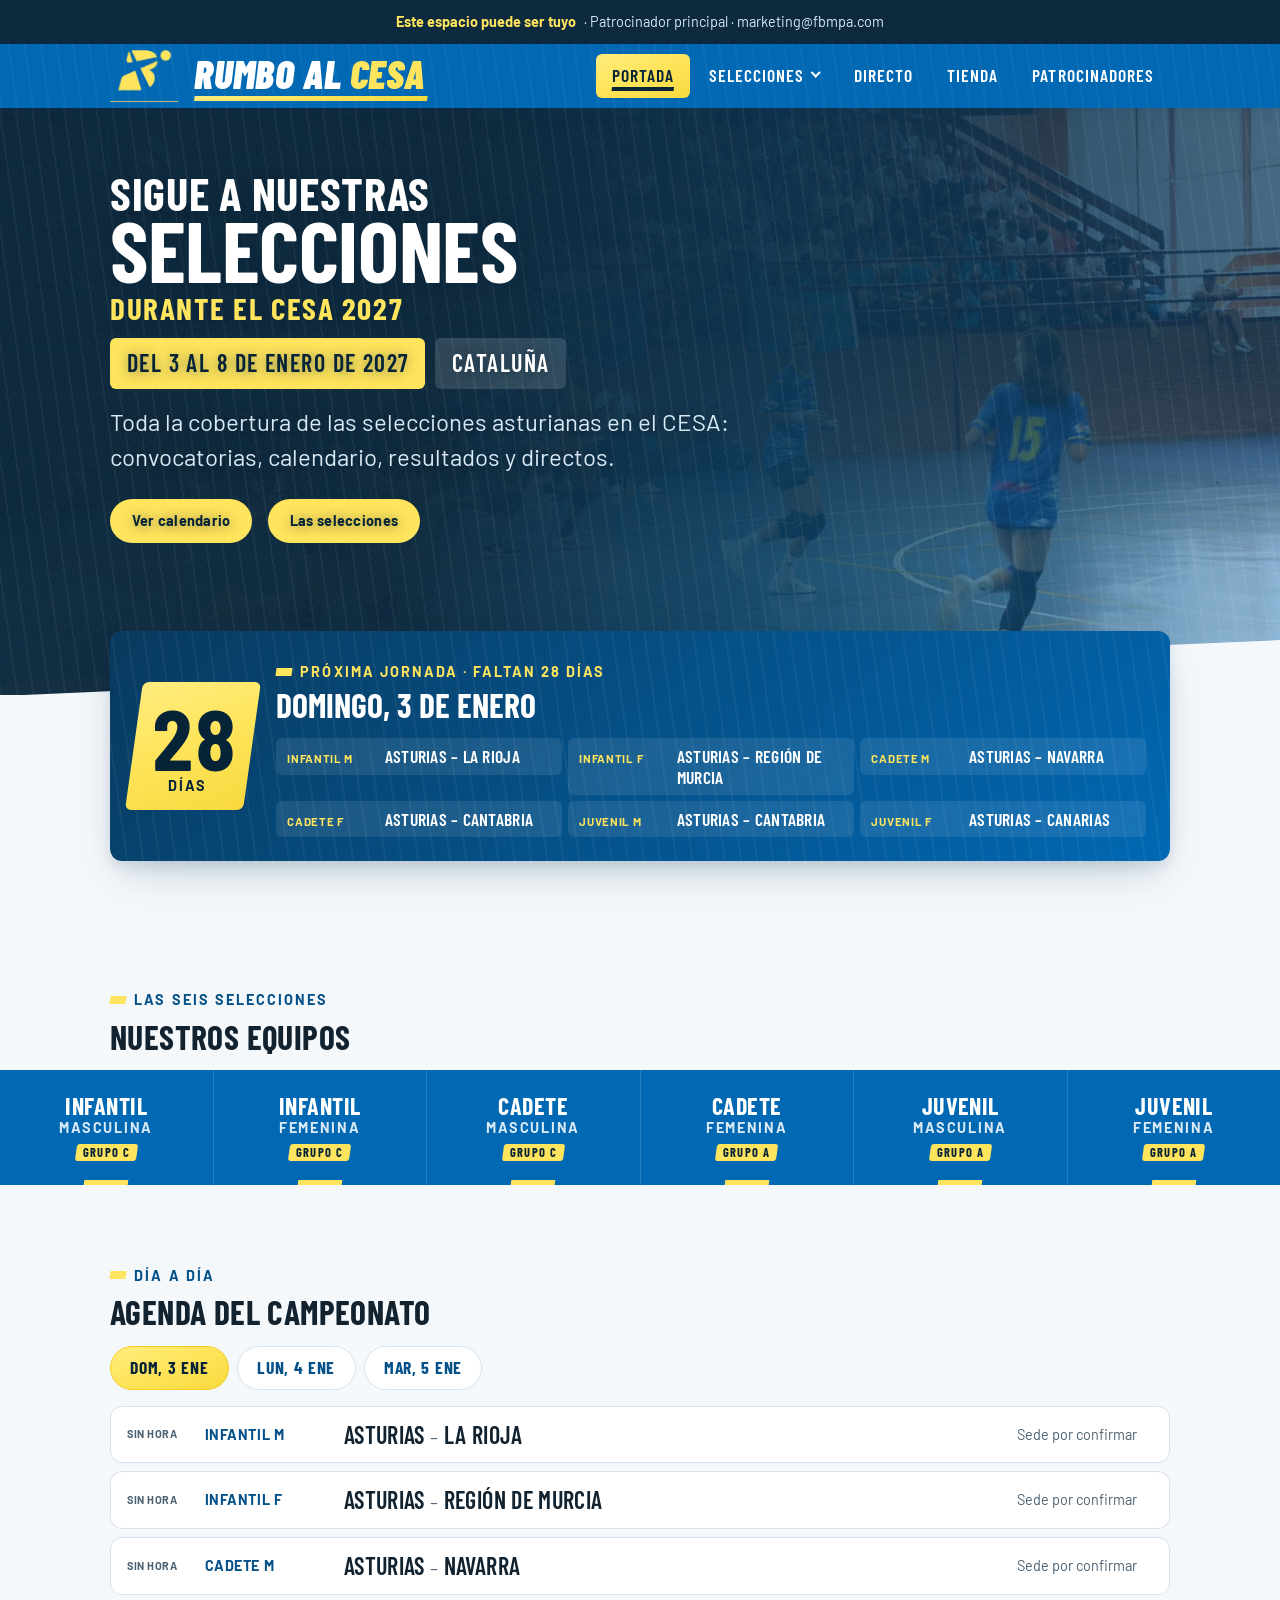
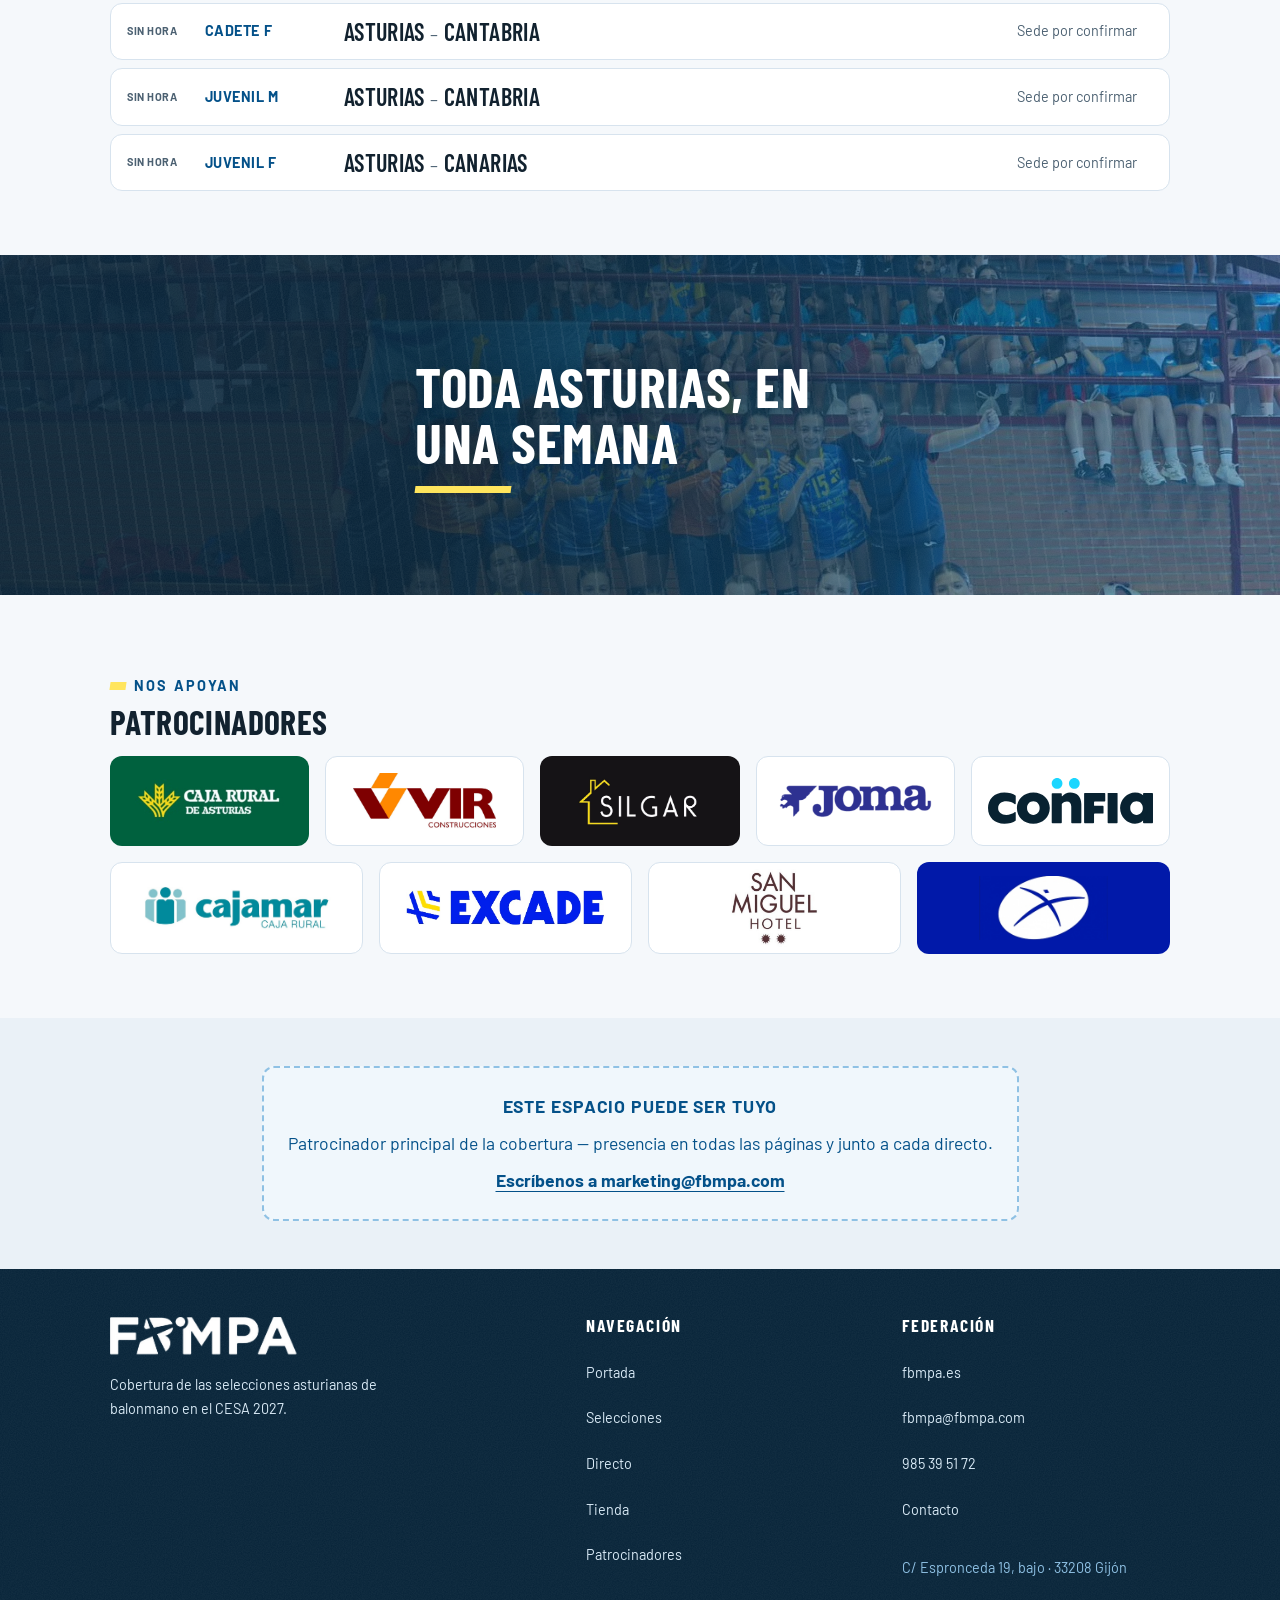
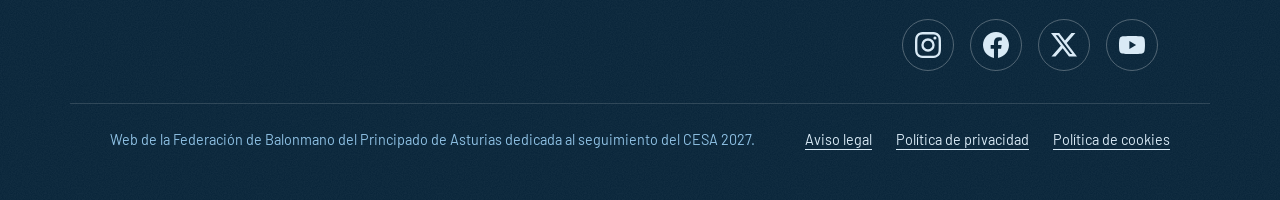
==== commit 8ebd17b5: "Próximo partido con cuenta atrás, imágenes para compartir y tipografías propias - Portada: bloque "P" ====
--- a/index.html
+++ b/index.html
@@ -4,7 +4,7 @@
   <meta charset="utf-8">
   <meta name="viewport" content="width=device-width, initial-scale=1">
   <!-- Seguridad: solo se cargan scripts, estilos, fuentes e imágenes de los orígenes de esta lista -->
-  <meta http-equiv="Content-Security-Policy" content="default-src 'self'; script-src 'self' https://static.cloudflareinsights.com; style-src 'self' 'unsafe-inline' https://fonts.googleapis.com; font-src 'self' https://fonts.gstatic.com; img-src 'self' data: https://i.ytimg.com; frame-src https://www.youtube-nocookie.com; connect-src 'self' https://cloudflareinsights.com https://static.cloudflareinsights.com; object-src 'none'; base-uri 'self'; form-action 'none'">
+  <meta http-equiv="Content-Security-Policy" content="default-src 'self'; script-src 'self' https://static.cloudflareinsights.com; style-src 'self' 'unsafe-inline'; font-src 'self'; img-src 'self' data: https://i.ytimg.com; frame-src https://www.youtube-nocookie.com; connect-src 'self' https://cloudflareinsights.com https://static.cloudflareinsights.com; object-src 'none'; base-uri 'self'; form-action 'none'">
   <meta name="referrer" content="strict-origin-when-cross-origin">
   <title>Asturias, rumbo al CESA — Selecciones asturianas de balonmano</title>
   <meta name="description" content="Toda la cobertura de las selecciones asturianas en el CESA 2027: convocatorias, calendario, resultados y directos.">
@@ -21,9 +21,7 @@
   <meta property="og:site_name" content="Asturias, rumbo al CESA">
   <meta property="og:locale" content="es_ES">
   <meta name="twitter:card" content="summary_large_image">
-  <link rel="preconnect" href="https://fonts.googleapis.com">
-  <link rel="preconnect" href="https://fonts.gstatic.com" crossorigin>
-  <link href="https://fonts.googleapis.com/css2?family=Barlow:wght@400;600;700&family=Barlow+Condensed:ital,wght@0,600;0,700;1,900&display=swap" rel="stylesheet">
+  <link rel="preload" href="fuentes/barlow-condensed-latin-700-normal.woff2" as="font" type="font/woff2" crossorigin>
   <link rel="stylesheet" href="css/estilo.css">
 </head>
 <body data-pagina="portada">
--- a/css/estilo.css
+++ b/css/estilo.css
@@ -5,6 +5,15 @@
    Firma visual: LA DIAGONAL (el brazo armado del símbolo FBMPA) — aparece en
    chips, distintivos y cortes de sección con skew(-8deg).
    ============================================================================= */
+
+/* Tipografías alojadas en la propia web (carpeta fuentes/, licencia SIL OFL:
+   fuentes/OFL.txt). Subconjunto latino. Sin peticiones a Google Fonts. */
+@font-face { font-family: "Barlow"; font-style: normal; font-weight: 400; font-display: swap; src: url("../fuentes/barlow-latin-400-normal.woff2") format("woff2"); }
+@font-face { font-family: "Barlow"; font-style: normal; font-weight: 600; font-display: swap; src: url("../fuentes/barlow-latin-600-normal.woff2") format("woff2"); }
+@font-face { font-family: "Barlow"; font-style: normal; font-weight: 700; font-display: swap; src: url("../fuentes/barlow-latin-700-normal.woff2") format("woff2"); }
+@font-face { font-family: "Barlow Condensed"; font-style: normal; font-weight: 600; font-display: swap; src: url("../fuentes/barlow-condensed-latin-600-normal.woff2") format("woff2"); }
+@font-face { font-family: "Barlow Condensed"; font-style: normal; font-weight: 700; font-display: swap; src: url("../fuentes/barlow-condensed-latin-700-normal.woff2") format("woff2"); }
+@font-face { font-family: "Barlow Condensed"; font-style: italic; font-weight: 900; font-display: swap; src: url("../fuentes/barlow-condensed-latin-900-italic.woff2") format("woff2"); }
 
 :root {
   /* --- Color: escala de marca (azul FBMPA #0168B3 como 700) --- */
@@ -350,11 +359,22 @@
   .nav__disparador:focus-visible::after,
   .nav__grupo--activo > .nav__disparador::after { width: 2.5rem; }
 
-  /* Aquí "Selecciones" lleva a la franja de cintas: el panel no se usa */
-  .nav__panel { display: none; }
-  .nav__flecha { transform: rotate(-45deg) translateY(.15em); }
+  /* "Selecciones" es un acordeón: las seis se despliegan dentro del cajón */
+  .nav__panel {
+    position: static; display: none; grid-template-columns: 1fr 1fr; gap: .3rem;
+    margin: .1rem 0 .5rem; padding: .4rem;
+    background: rgba(255, 255, 255, .07); box-shadow: none;
+    opacity: 1; visibility: visible; transform: none; transition: none;
+  }
+  .nav__grupo--abierto > .nav__panel { display: grid; }
+  .nav__panel a { color: #fff; white-space: normal; min-height: 52px; }
+  .nav__panel a span { color: var(--amarillo); }
+  .nav__panel a:hover, .nav__panel a:focus-visible { background: rgba(255, 255, 255, .1); }
 
   .nav-velo { position: fixed; inset: 0; background: rgba(6, 35, 56, .55); z-index: 55; }
+  /* Con el cajón abierto la cabecera sube por encima del velo: si no, el velo
+     tapa las opciones del menú y cada toque lo cierra sin abrir el enlace */
+  .cabecera--abierta { z-index: 60; }
   body.sin-scroll { overflow: hidden; }
 }
 
@@ -755,6 +775,51 @@
 .hoy-juegan__lista { display: grid; gap: var(--sp-2); }
 
 /* =============================================================================
+   PRÓXIMA JORNADA / PRÓXIMO PARTIDO (cuenta atrás)
+   ============================================================================= */
+.proximo__caja {
+  display: grid; grid-template-columns: auto 1fr; gap: var(--sp-3); align-items: center;
+  background: var(--rayas), linear-gradient(135deg, var(--azul-900), var(--azul-700));
+  color: #fff; border-radius: var(--r-md); padding: var(--sp-3);
+  box-shadow: var(--shadow-lg);
+}
+.proximo__caja--sel { margin-bottom: var(--sp-3); box-shadow: var(--shadow-md); }
+.proximo__cuenta {
+  display: grid; justify-items: center; align-content: center; min-width: 6.2rem;
+  padding: var(--sp-2) var(--sp-2); border-radius: var(--r-sm);
+  background: var(--amarillo-deg); color: var(--azul-950);
+  transform: skewX(var(--skew));
+}
+.proximo__cuenta > * { transform: skewX(calc(var(--skew) * -1)); }
+.proximo__num { font: 700 var(--step-4)/.9 var(--font-display); font-variant-numeric: tabular-nums; }
+.proximo__num--texto { font-size: var(--step-2); text-transform: uppercase; letter-spacing: .02em; padding-block: .25em; }
+.proximo__unidad { font: 700 var(--step--1)/1 var(--font-body); text-transform: uppercase; letter-spacing: .12em; margin-top: .25em; }
+.proximo__texto { min-width: 0; }
+.proximo__texto .eyebrow { margin: 0 0 .2rem; }
+.proximo__fecha { margin: 0; font: 700 var(--step-2)/1.05 var(--font-display); text-transform: uppercase; }
+.proximo__detalle { margin: .25rem 0 0; color: var(--azul-100); }
+.proximo__lista {
+  list-style: none; margin: var(--sp-2) 0 0; padding: 0;
+  display: grid; grid-template-columns: repeat(auto-fill, minmax(15rem, 1fr)); gap: .4rem;
+}
+.proximo__lista a {
+  display: grid; grid-template-columns: 5em minmax(0, 1fr) auto; gap: .6rem; align-items: baseline;
+  padding: .5rem .7rem; border-radius: var(--r-sm);
+  background: rgba(255, 255, 255, .09); color: #fff; text-decoration: none;
+  transition: background .2s var(--ease);
+}
+.proximo__lista a:hover, .proximo__lista a:focus-visible { background: rgba(255, 255, 255, .18); }
+.proximo__sel { font: 700 .72rem/1.2 var(--font-body); text-transform: uppercase; letter-spacing: .06em; color: var(--amarillo); }
+.proximo__cruce { font: 600 var(--step-0)/1.15 var(--font-display); text-transform: uppercase; letter-spacing: .015em; }
+.proximo__hora { font: 700 var(--step-0)/1 var(--font-display); font-variant-numeric: tabular-nums; }
+@media (max-width: 620px) {
+  .proximo__caja { grid-template-columns: 1fr; gap: var(--sp-2); padding: var(--sp-2); }
+  .proximo__cuenta { justify-self: start; grid-auto-flow: column; align-items: baseline; gap: .4rem; min-width: 0; padding: .5rem 1rem; }
+  .proximo__num { font-size: var(--step-3); }
+  .proximo__lista { grid-template-columns: 1fr; }
+}
+
+/* =============================================================================
    AGENDA DEL CAMPEONATO (portada)
    ============================================================================= */
 .agenda-dias {
@@ -798,6 +863,13 @@
   font-variant-numeric: tabular-nums;
   color: var(--azul-800);
 }
+/* Hora aún sin publicar: aviso discreto en lugar de la cifra */
+.agenda-fila__hora--pendiente, .partido__hora--pendiente {
+  font: 700 .68rem/1.15 var(--font-body); text-transform: uppercase;
+  letter-spacing: .05em; color: var(--muted);
+}
+.partido__hora--pendiente { font-size: .78rem; }
+.agenda-fila__sede--pendiente { font-size: .78rem; }
 .agenda-fila__sel {
   font-size: var(--step--1); font-weight: 700; color: var(--azul-800);
   text-transform: uppercase; letter-spacing: .04em;
@@ -860,8 +932,19 @@
 @media (max-width: 620px) {
   /* En móvil el botón de directo baja a una segunda línea a todo el ancho:
      mantiene los 44px táctiles sin comprimir el cruce. */
-  .agenda-fila { grid-template-columns: 3.2em minmax(0, 1fr) auto; }
-  .agenda-fila__sel { display: none; }
+  .agenda-fila {
+    grid-template-columns: 3.2em minmax(0, 1fr) auto; row-gap: 2px;
+    grid-template-areas: "hora sel estado" "hora cruce estado";
+  }
+  .agenda-fila__hora { grid-area: hora; }
+  /* La selección va encima del cruce: con varios partidos el mismo día,
+     sin ella no se sabe de qué equipo es cada uno */
+  .agenda-fila__sel { grid-area: sel; font-size: .7rem; letter-spacing: .06em; }
+  .agenda-fila__cruce { grid-area: cruce; }
+  .agenda-fila > :nth-child(4) { grid-area: estado; }
+  .agenda-fila > span:empty { display: none; }
+  /* Sin sede aún no hay nada que decir: en móvil ese hueco es para el cruce */
+  .agenda-fila__sede--pendiente { display: none; }
   .agenda-fila__directo { grid-column: 1 / -1; }
 }
 
@@ -1048,6 +1131,12 @@
   border: 2px solid var(--azul-100);
 }
 .staff-item--vacio { border-style: dashed; box-shadow: none; background: transparent; }
+/* Persona confirmada pero aún sin foto: símbolo de la federación en su sitio */
+.staff-item__foto--sin {
+  background:
+    url("../img/marca/simbolo-blanco.png") center / 58% auto no-repeat,
+    var(--azul-100);
+}
 .staff-item__foto--hueco {
   background:
     url("../img/marca/simbolo-blanco.png") center / 60% auto no-repeat,
@@ -1303,13 +1392,16 @@
   padding: var(--sp-1) var(--sp-2);
 }
 .patro-grid a.patro-logo--propio img { max-height: 64px; }
+/* Logo casi cuadrado: menos margen y más alto, para igualar su presencia */
+.patro-grid a.patro-logo--alto { padding: 6px var(--sp-2); }
+.patro-grid a.patro-logo--alto img { max-height: 78px; }
 
 /* Patrocinadores habituales de la federación: todos en una fila si caben
-   (--n = cuántos son); si no, saltan de línea y la última fila queda centrada */
+   (--n = cuántos por fila: todos, o la mitad si pasan de 7); si no, saltan de línea y la última fila queda centrada */
 .patro-grid--seis { display: flex; flex-wrap: wrap; justify-content: center; align-items: stretch; }
 .patro-grid--seis > * {
   flex: 1 1 calc((100% - (var(--n, 6) - 1) * var(--sp-2)) / var(--n, 6));
-  min-width: 132px; max-width: 220px;
+  min-width: 132px; max-width: 260px;
 }
 @media (max-width: 520px) { .patro-grid--seis > * { min-width: calc(50% - var(--sp-2)); } }
 /* Hueco reservado, no roto: el símbolo respira al pasar por encima */
@@ -1456,6 +1548,22 @@
   border-radius: 50%;
   transition: border-color .2s var(--ease), color .2s var(--ease), transform .2s var(--ease);
 }
+.pie__direccion { margin: .5rem 0 var(--sp-2); font-size: var(--step--1); color: var(--azul-300); }
+.pie__legal { display: flex; flex-wrap: wrap; gap: .6rem var(--sp-3); justify-content: space-between; }
+.pie__legales { display: flex; flex-wrap: wrap; gap: .4rem var(--sp-3); }
+.pie__legales a { color: var(--azul-100); text-underline-offset: .25em; }
+.pie__legales a:hover { color: var(--amarillo); }
+.pie__redes { flex-wrap: wrap; }
+.patro-placeholder__contacto { font-weight: 700; color: var(--azul-800); text-underline-offset: .25em; }
+.patro-placeholder__contacto:hover { color: var(--azul-700); }
+.franja-principal a.patro-placeholder--franja:hover b { text-decoration: underline; text-underline-offset: .25em; }
+/* Fechas y lugar del torneo en la portada */
+.heroe__fechas {
+  display: flex; flex-wrap: wrap; gap: .4rem .6rem; margin: 0 0 var(--sp-2);
+  font: 700 var(--step-0)/1.2 var(--font-display); text-transform: uppercase; letter-spacing: .06em;
+}
+.heroe__fechas span { padding: .35em .7em; border-radius: var(--r-sm); background: rgba(255, 255, 255, .14); color: #fff; }
+.heroe__fechas span:first-child { background: var(--amarillo); color: var(--azul-950); }
 .pie__red:hover { border-color: var(--amarillo); color: var(--amarillo); transform: translateY(-2px); }
 
 /* =============================================================================
@@ -1632,13 +1740,17 @@
 .t-tag--pronto { background: var(--azul-950); color: var(--amarillo); }
 .t-card--pronto .t-price__now { font-size: var(--step-1); color: var(--muted); }
 .t-card__body { padding: var(--sp-3); display: flex; flex-direction: column; gap: .75rem; flex: 1; }
-.t-card__head h4 { margin: 0; font-family: var(--font-display); font-size: var(--step-1); font-weight: 700; text-transform: uppercase; line-height: 1.05; }
+.t-card__head h3 { margin: 0; font-family: var(--font-display); font-size: var(--step-1); font-weight: 700; text-transform: uppercase; line-height: 1.05; }
 .t-card__meta { margin: 2px 0 0; font-size: .78rem; color: var(--muted); }
 .t-card__desc { margin: 0; font-size: var(--step--1); color: var(--muted); line-height: 1.5; }
 .t-price { display: flex; align-items: baseline; gap: .6rem; flex-wrap: wrap; margin-top: .25rem; }
 .t-price__now { font-family: var(--font-display); font-size: var(--step-2); font-weight: 700; color: var(--azul-700); line-height: 1; }
 .t-price__iva { font-size: .75rem; color: var(--muted); text-transform: uppercase; letter-spacing: .06em; }
 .t-link { font-size: .8rem; align-self: start; }
+button.t-link {
+  background: none; border: 0; padding: 0; font-family: inherit; cursor: pointer;
+  color: var(--azul-700); text-decoration: underline;
+}
 .t-card .btn--azul { margin-top: auto; }
 .t-card__tallas { margin: 0; font-size: .8rem; color: var(--muted); }
 .t-btn-off { margin-top: auto; background: var(--paper-2); color: var(--muted); cursor: not-allowed; }
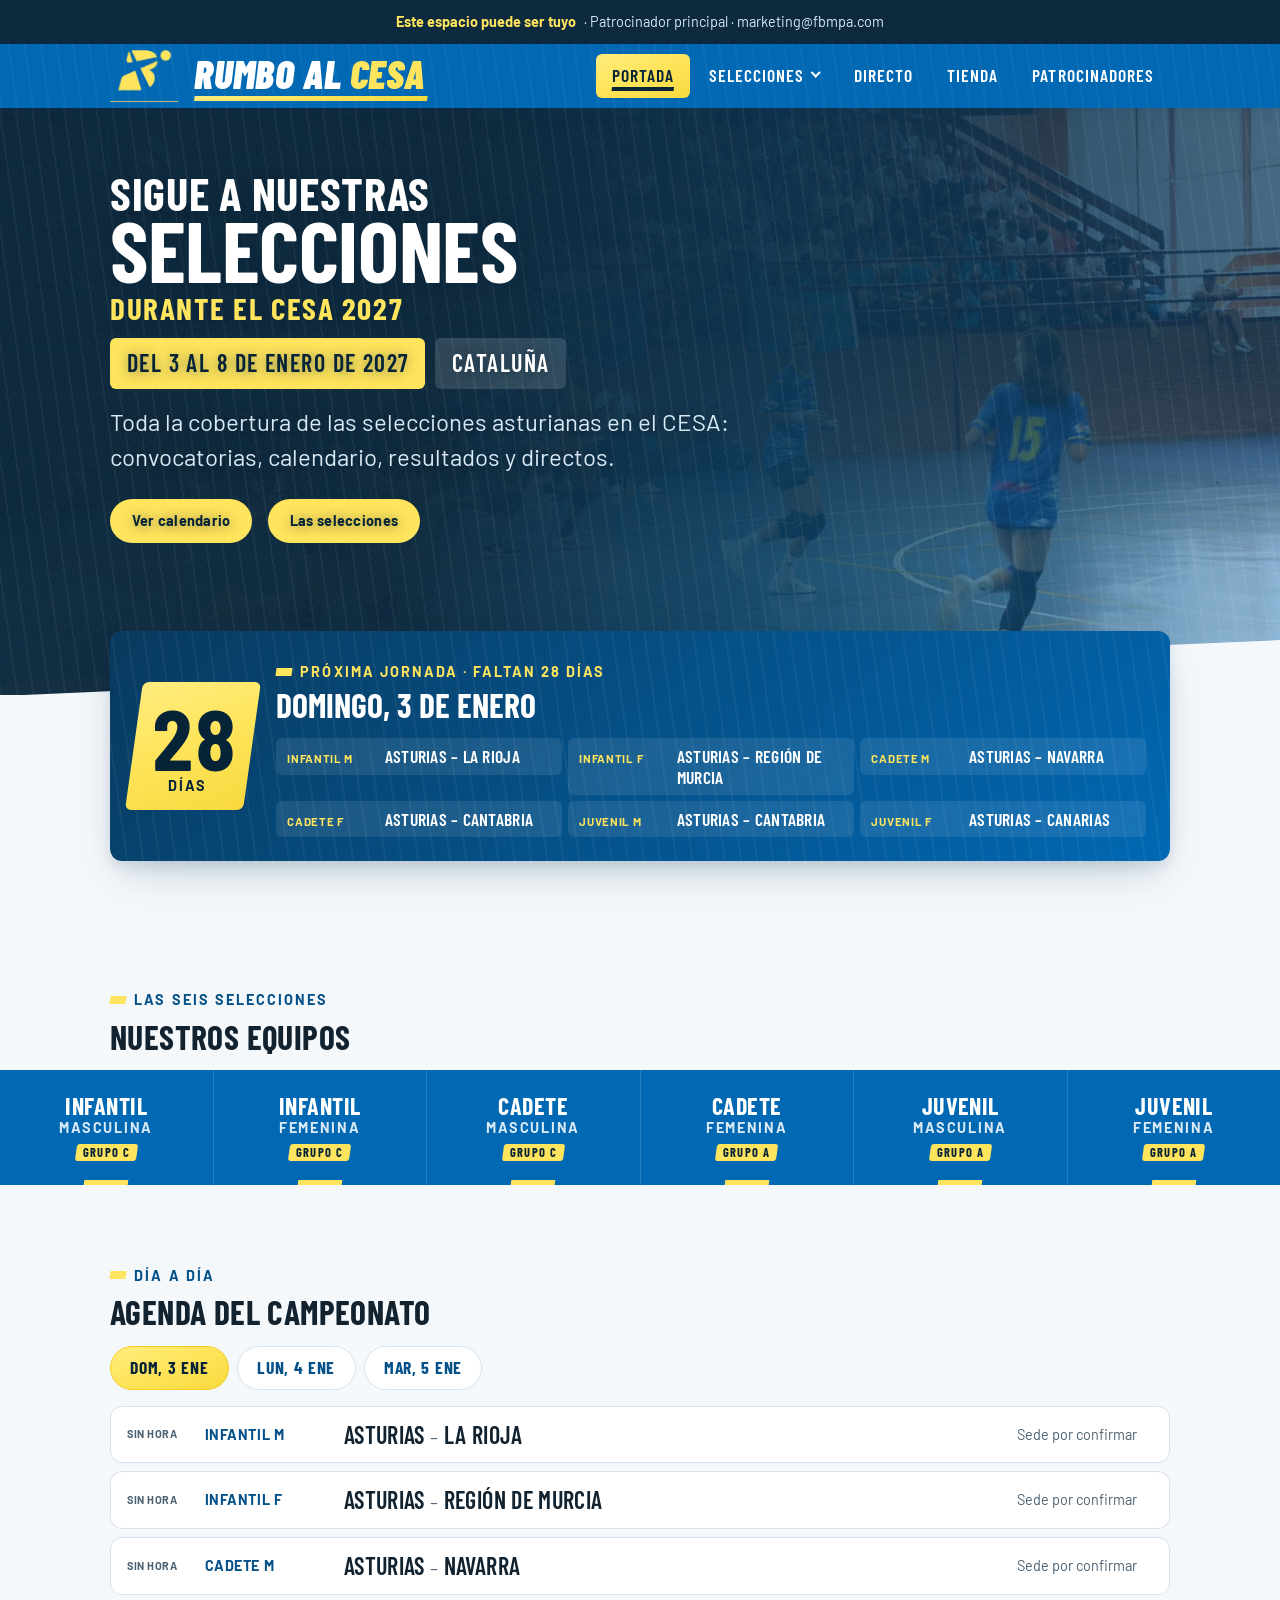
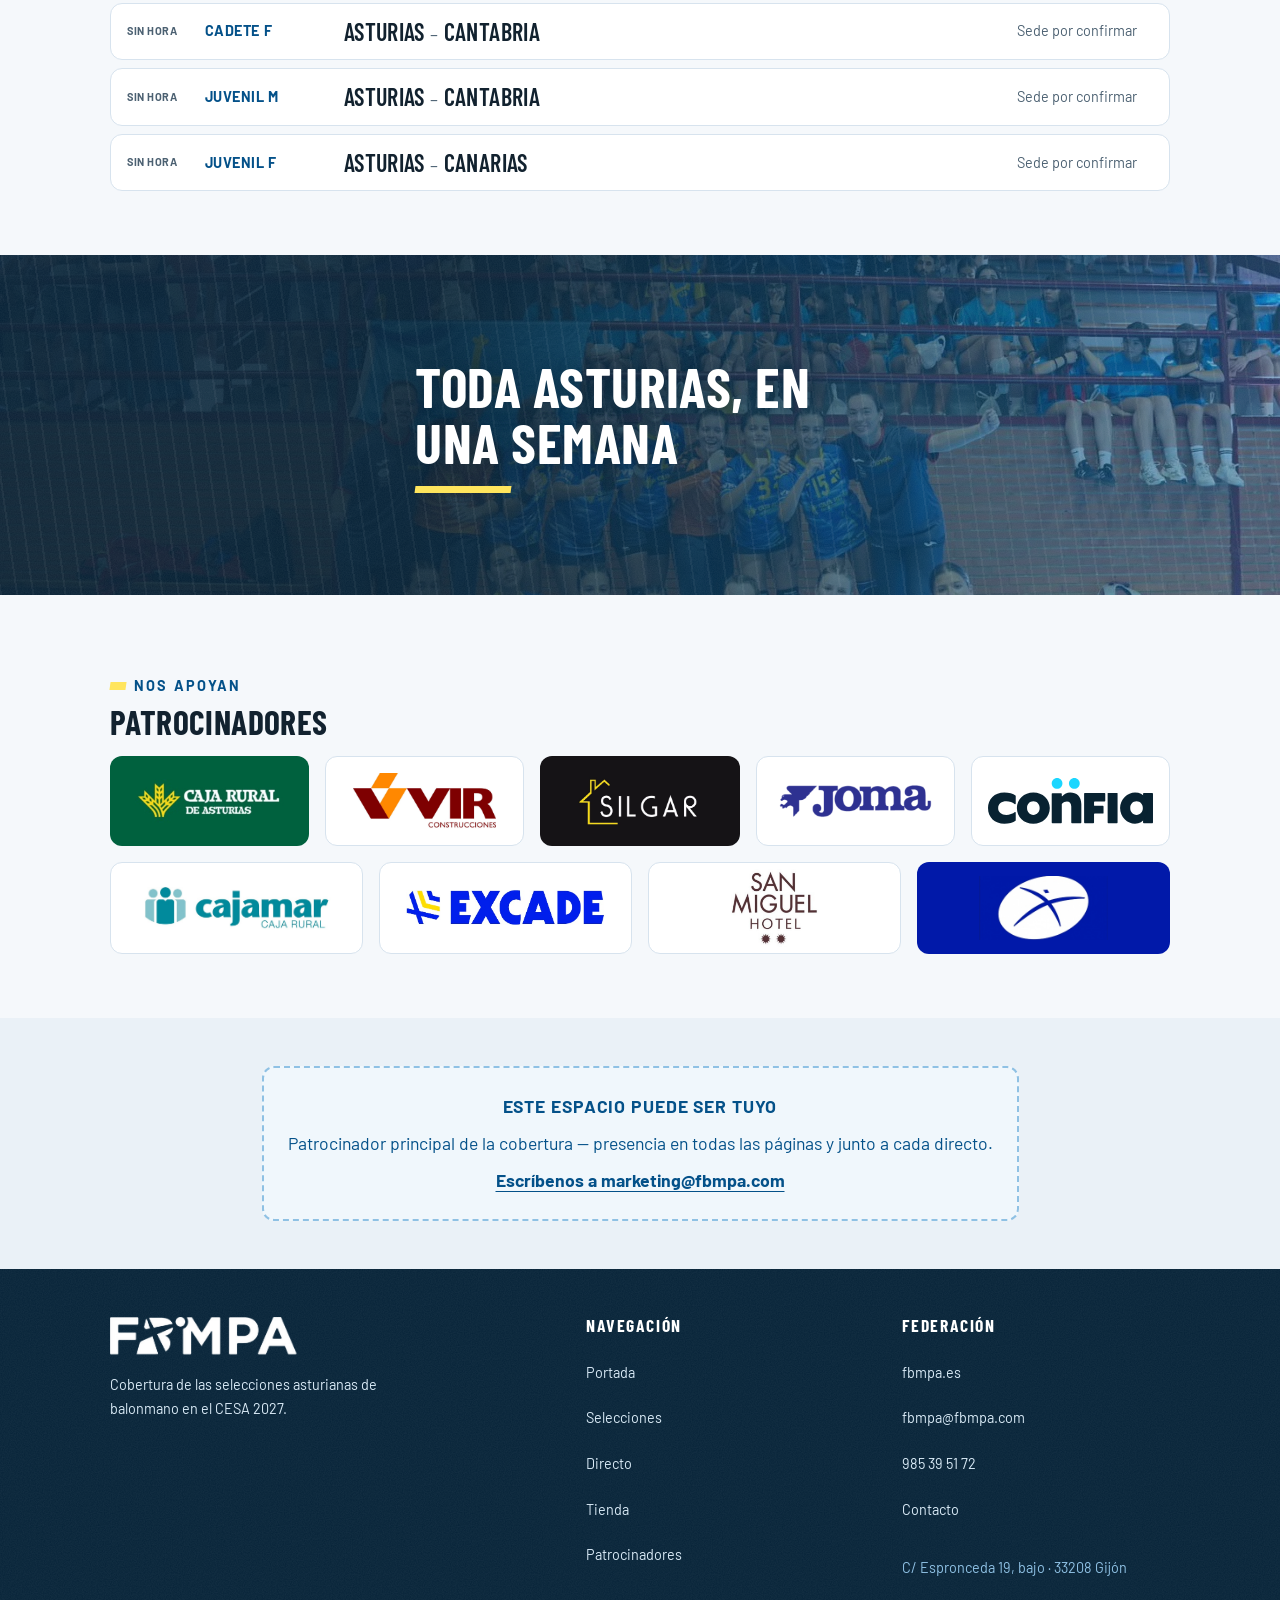
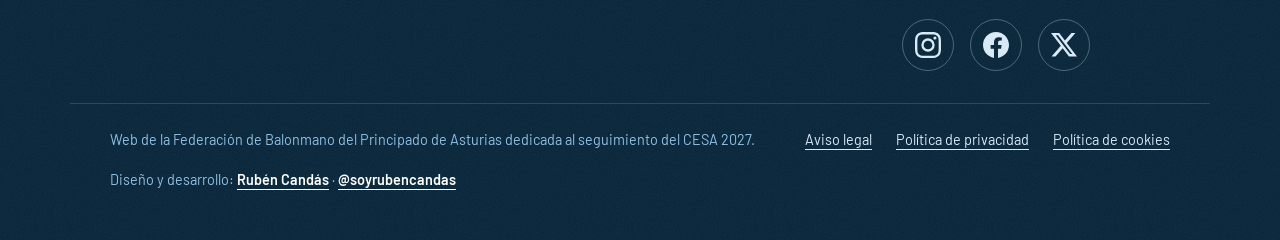
==== commit 5f0b7df2: "Lanzamiento: la web real pasa a la raíz de rumboalcesa.es - El workflow publica la web en la raíz; d" ====
--- a/index.html
+++ b/index.html
@@ -13,6 +13,7 @@
   <meta property="og:type" content="website">
   <meta property="og:title" content="Asturias, rumbo al CESA — Selecciones asturianas de balonmano">
   <meta property="og:description" content="Toda la cobertura de las selecciones asturianas en el CESA 2027: convocatorias, calendario, resultados y directos.">
+  <link rel="canonical" href="https://rumboalcesa.es/">
   <meta property="og:url" content="https://rumboalcesa.es/">
   <meta property="og:image" content="https://rumboalcesa.es/img/marca/og-default.jpg">
   <meta property="og:image:width" content="1200">
--- a/css/estilo.css
+++ b/css/estilo.css
@@ -1553,6 +1553,10 @@
 .pie__legales { display: flex; flex-wrap: wrap; gap: .4rem var(--sp-3); }
 .pie__legales a { color: var(--azul-100); text-underline-offset: .25em; }
 .pie__legales a:hover { color: var(--amarillo); }
+/* Firma de quien hizo la web */
+.pie__firma { margin: var(--sp-2) auto 0; font-size: var(--step--1); color: var(--azul-300); }
+.pie__firma a { color: #fff; font-weight: 600; text-underline-offset: .25em; }
+.pie__firma a:hover { color: var(--amarillo); }
 .pie__redes { flex-wrap: wrap; }
 .patro-placeholder__contacto { font-weight: 700; color: var(--azul-800); text-underline-offset: .25em; }
 .patro-placeholder__contacto:hover { color: var(--azul-700); }
